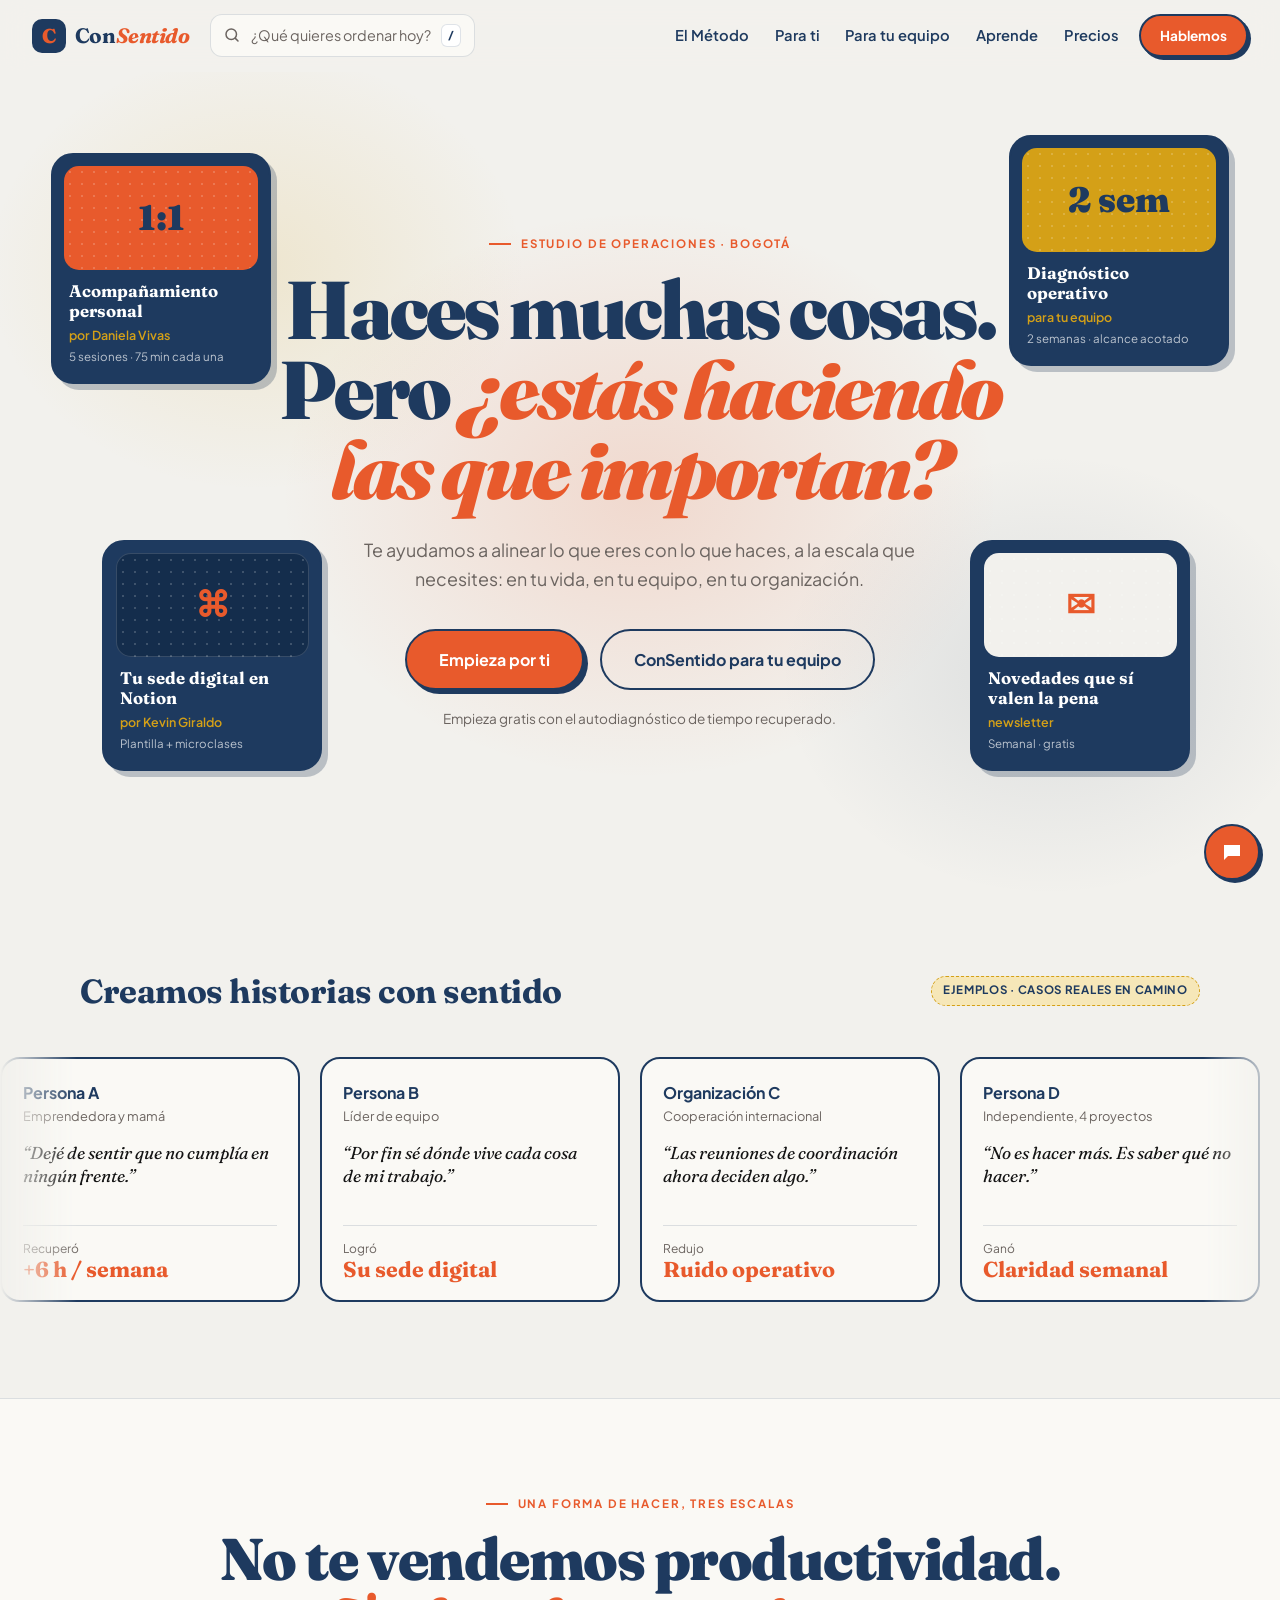
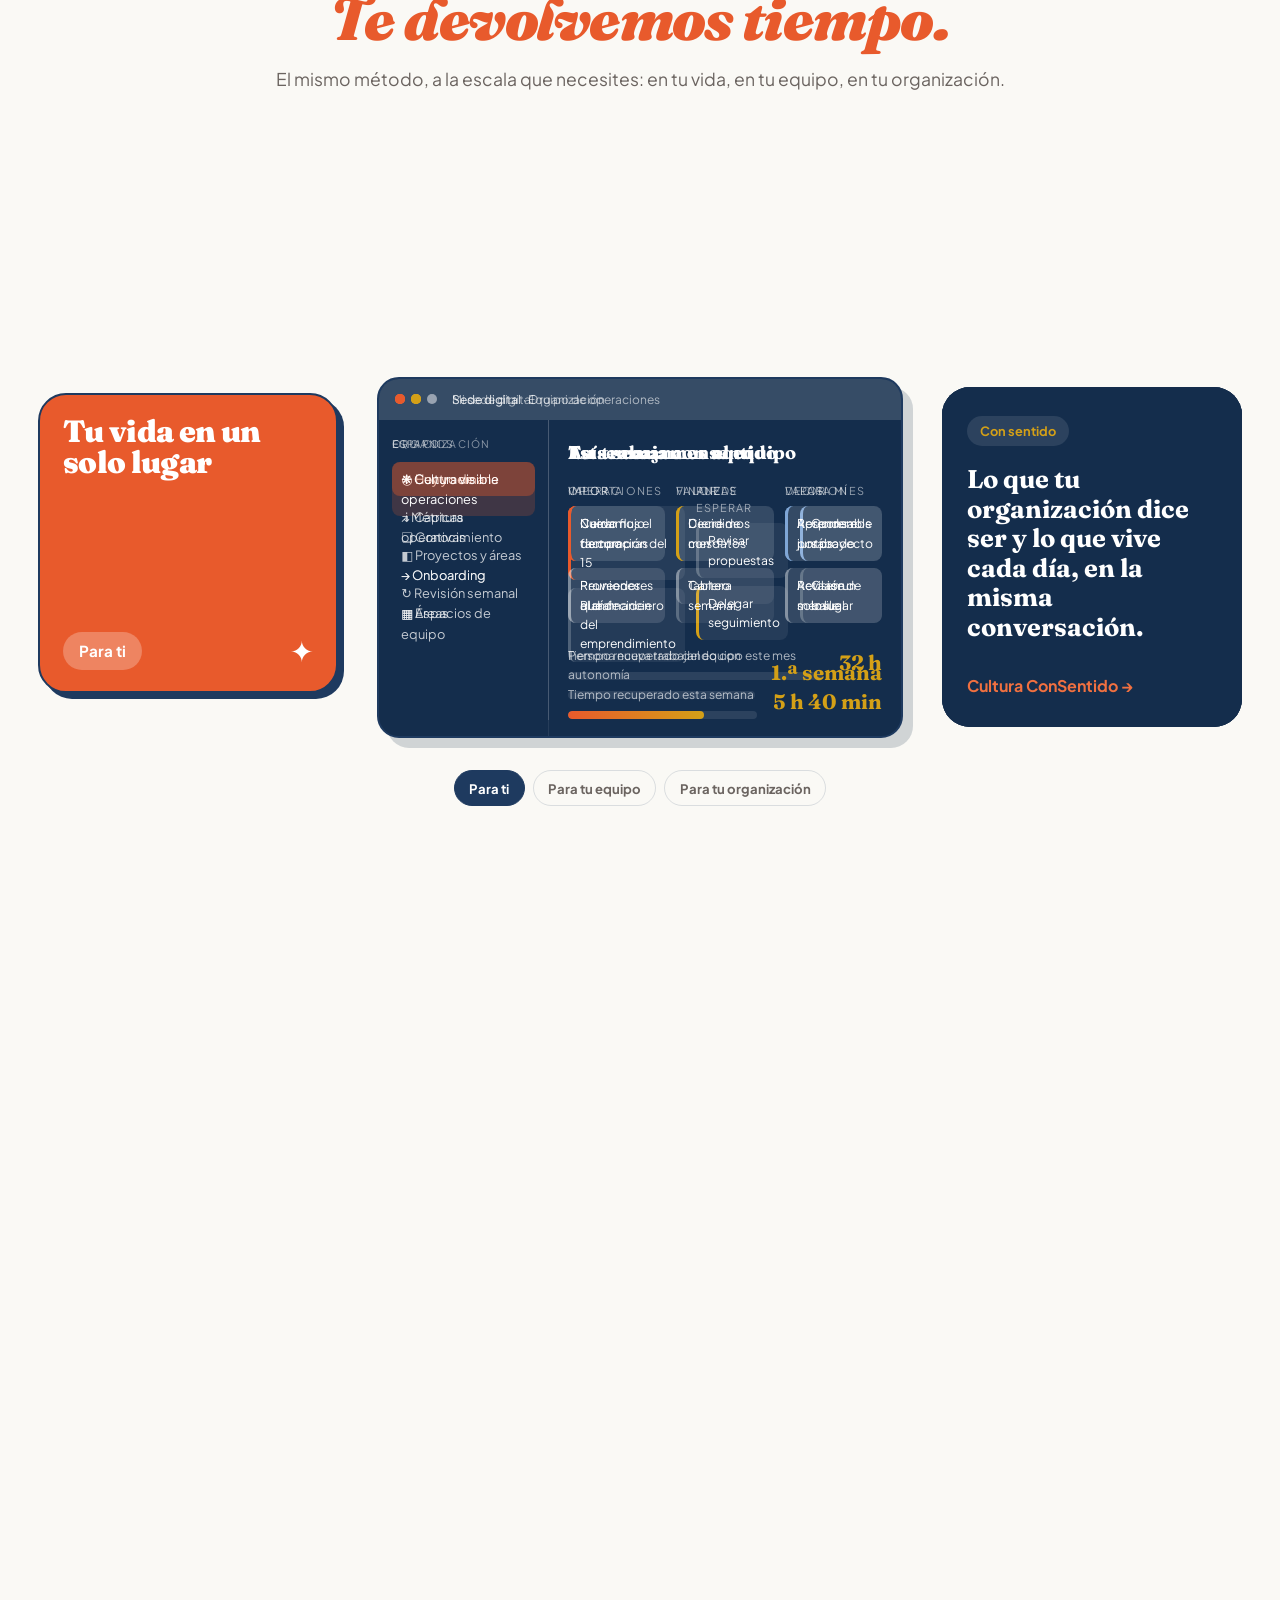
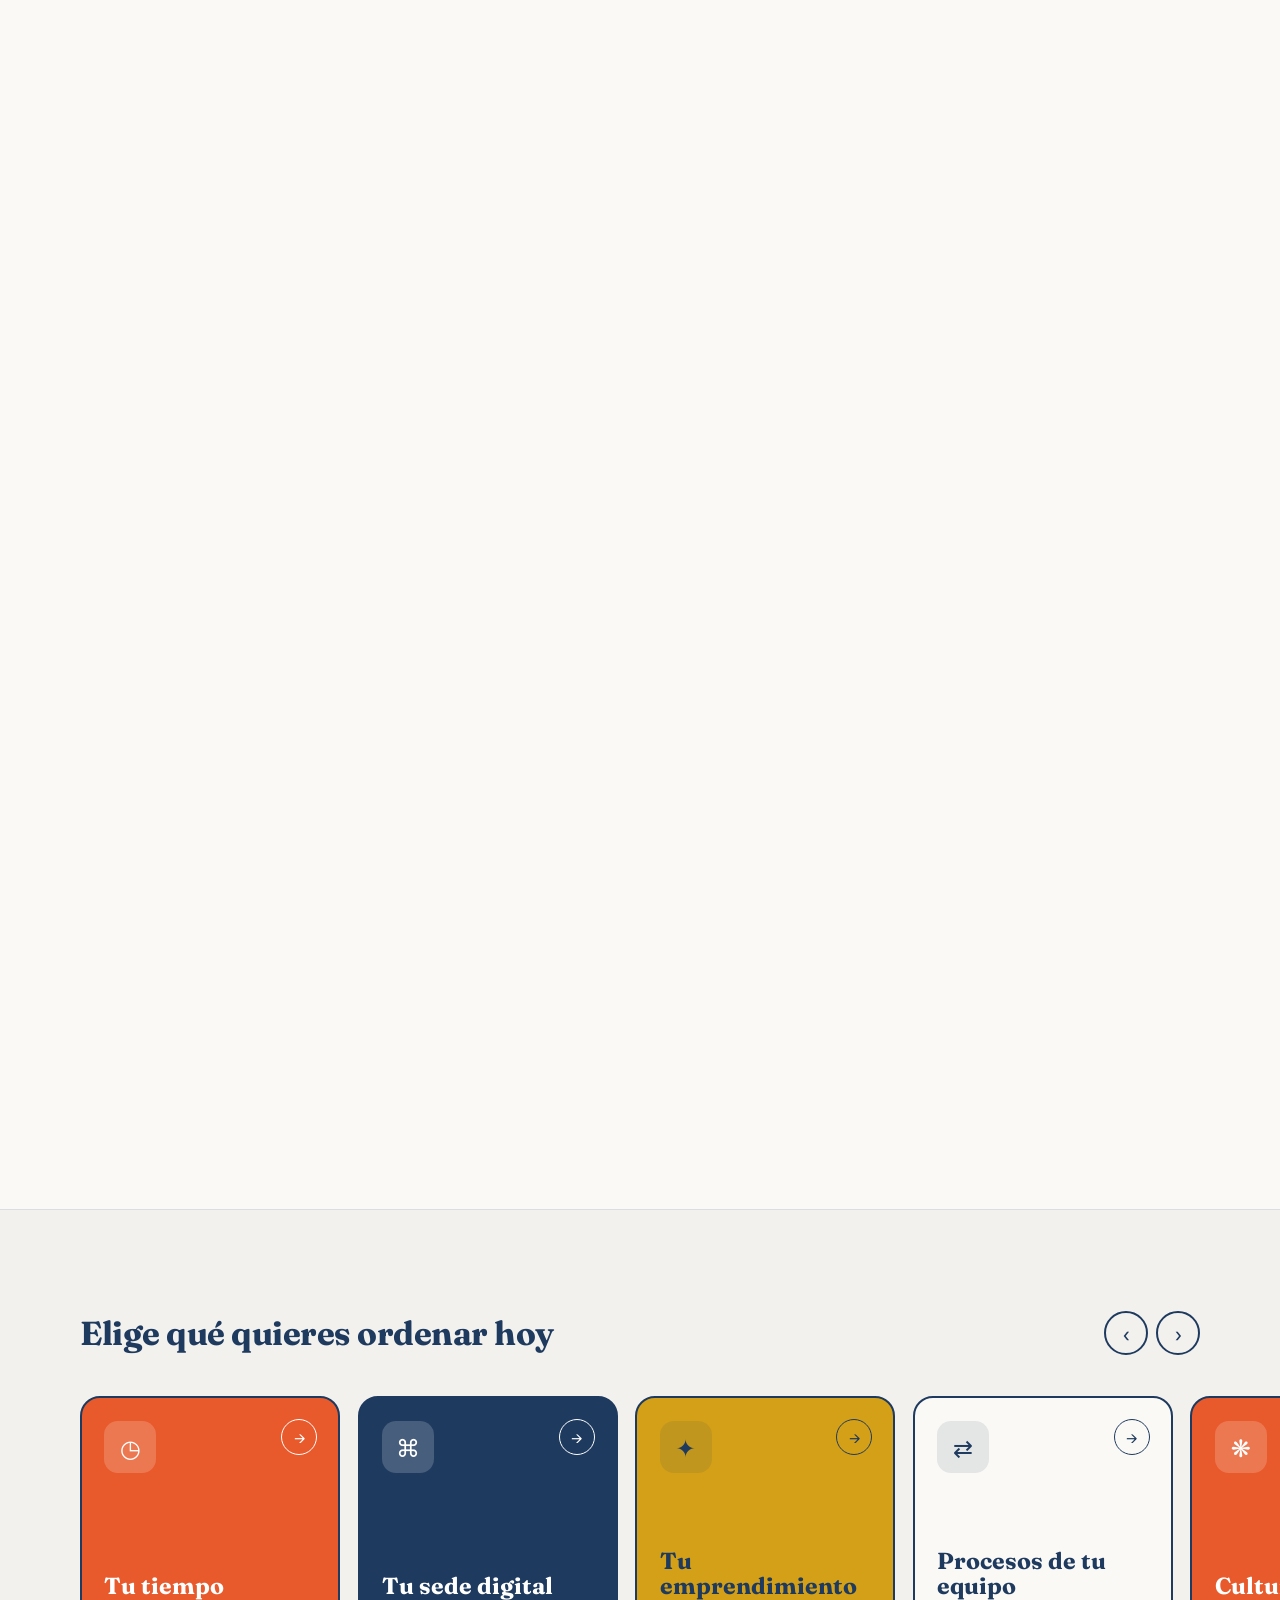
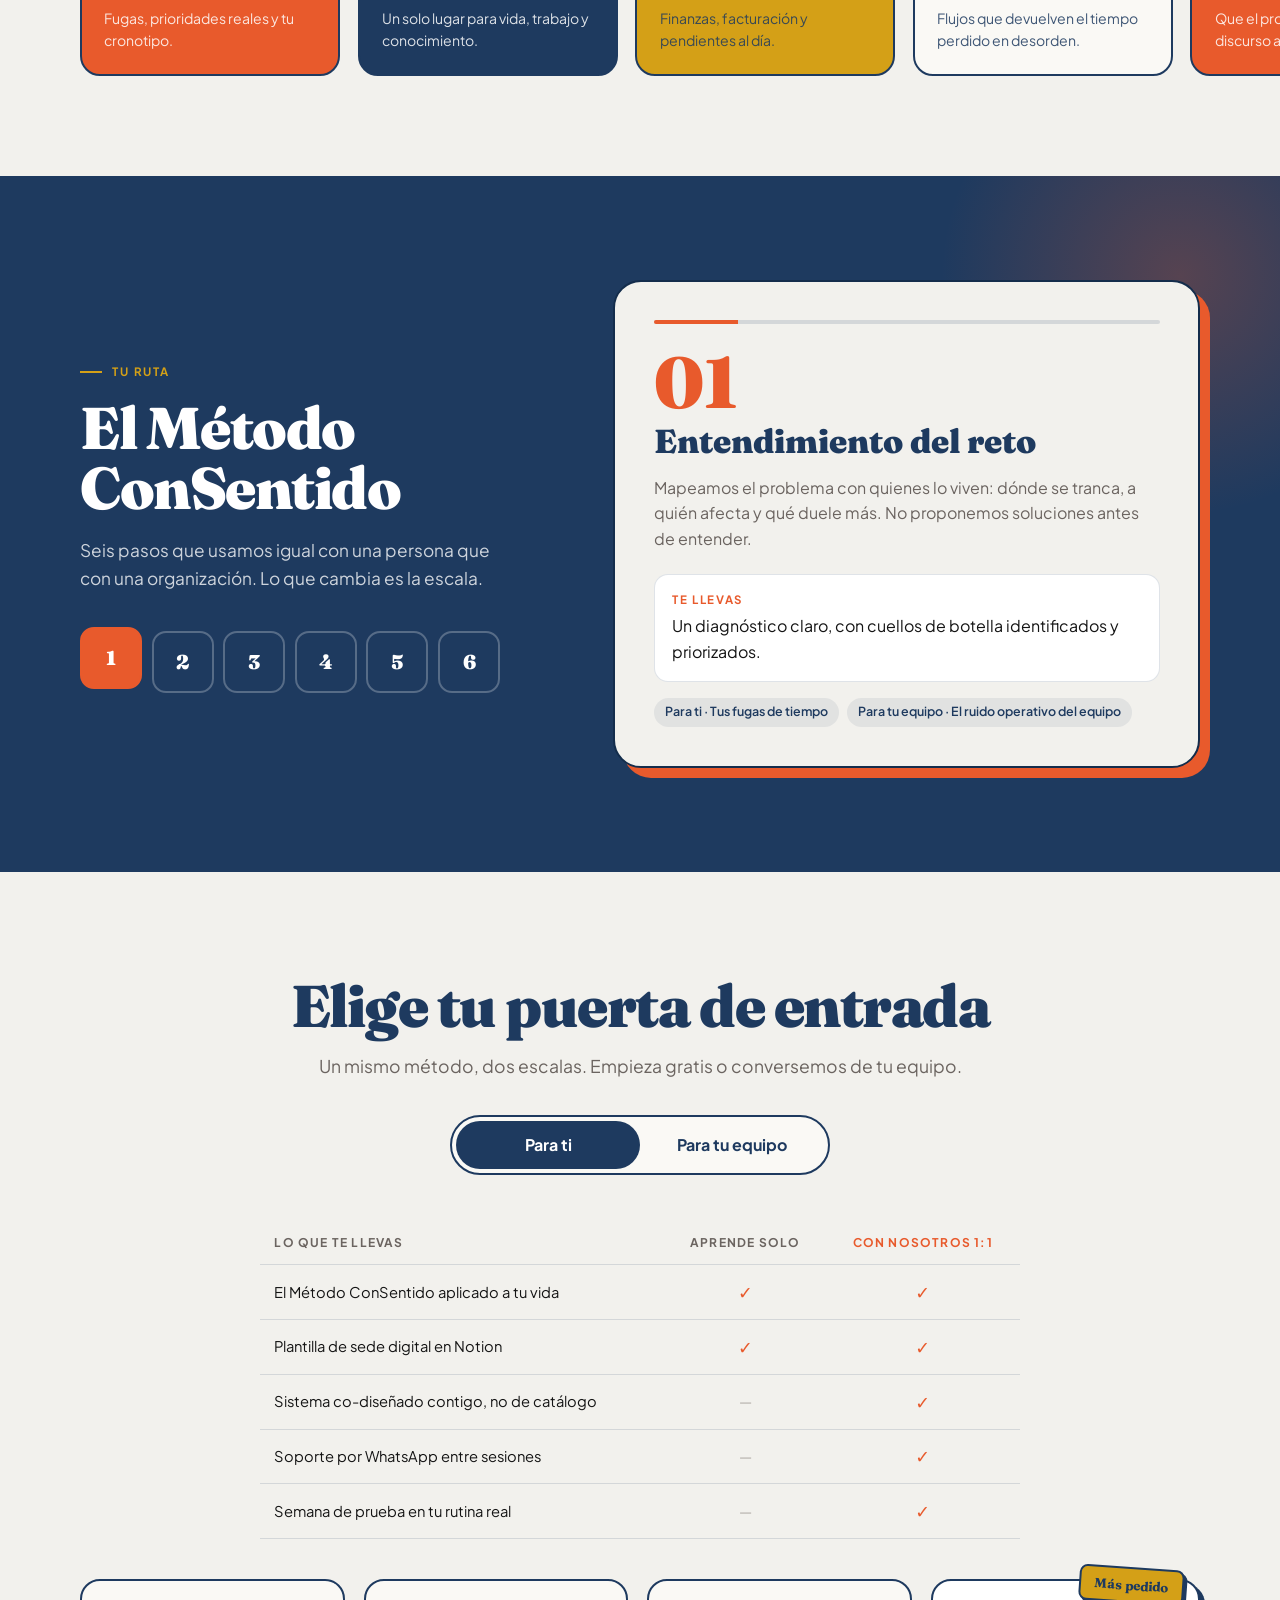
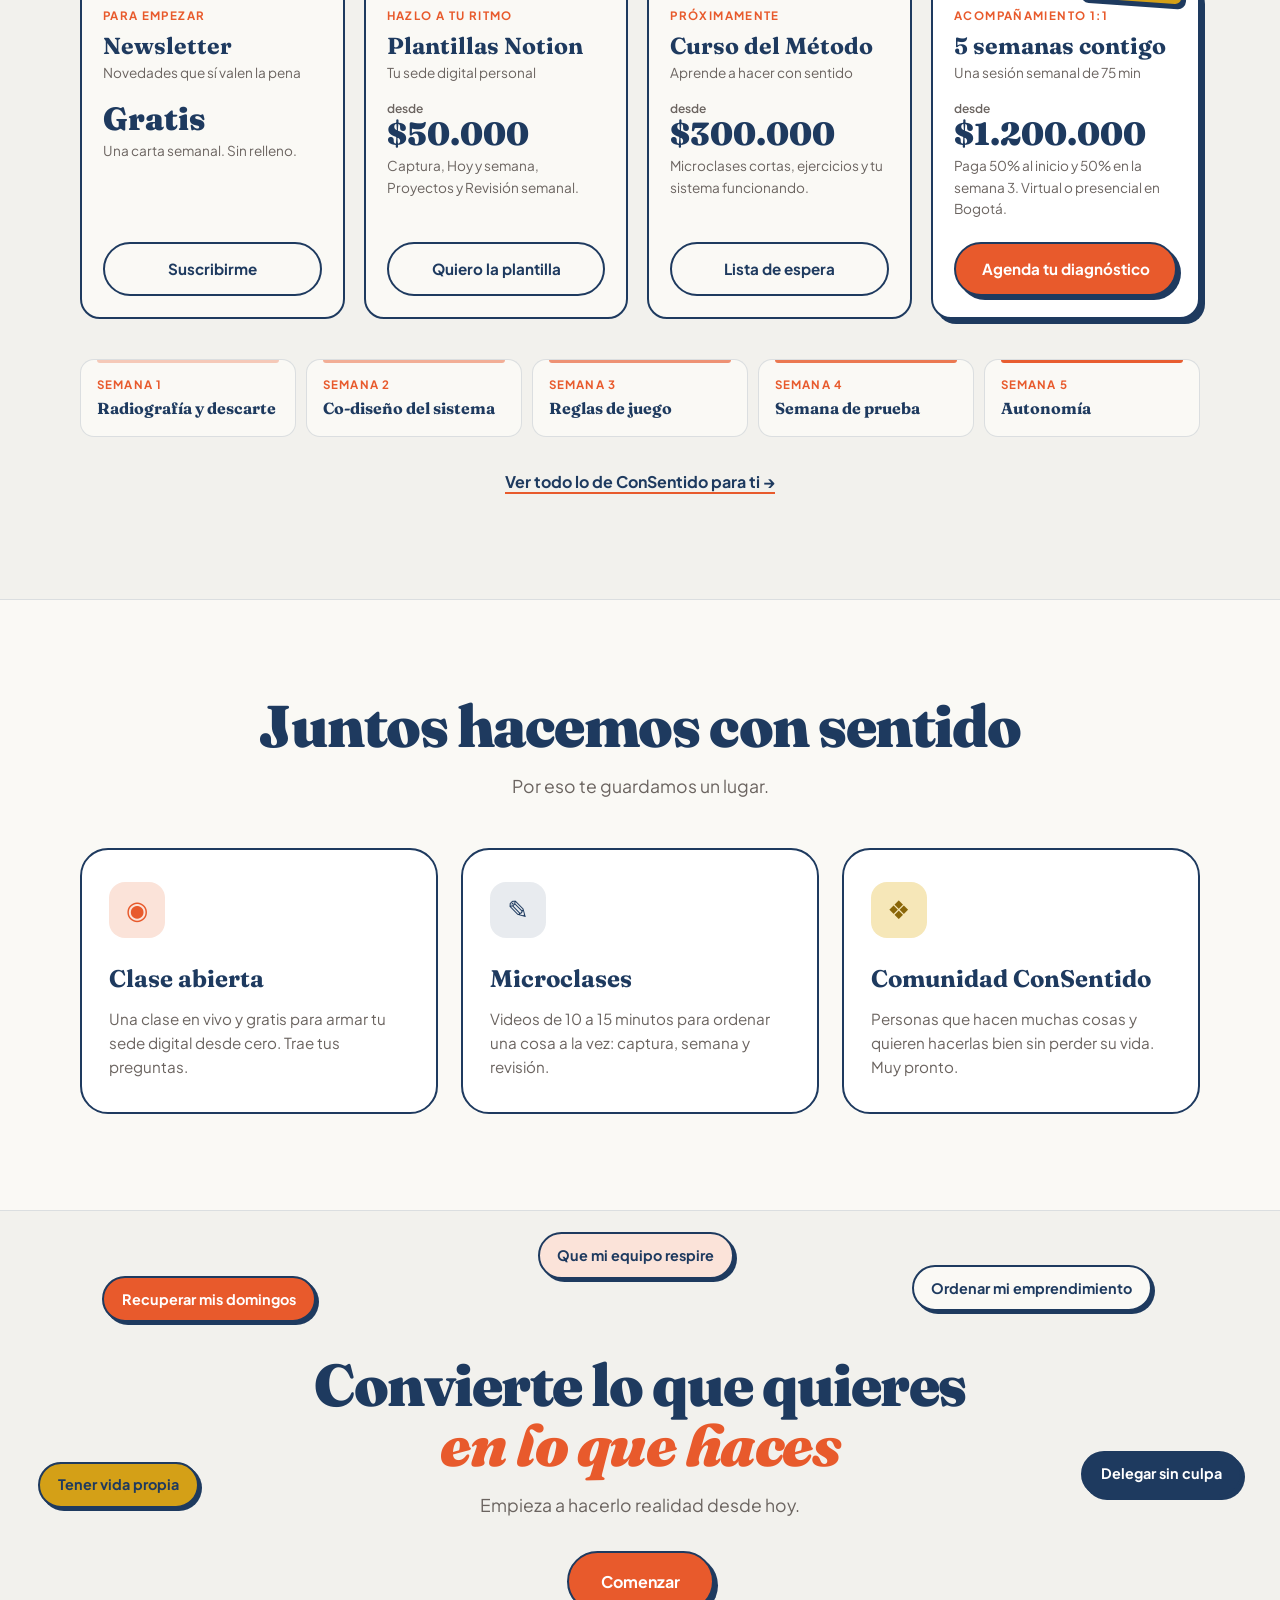
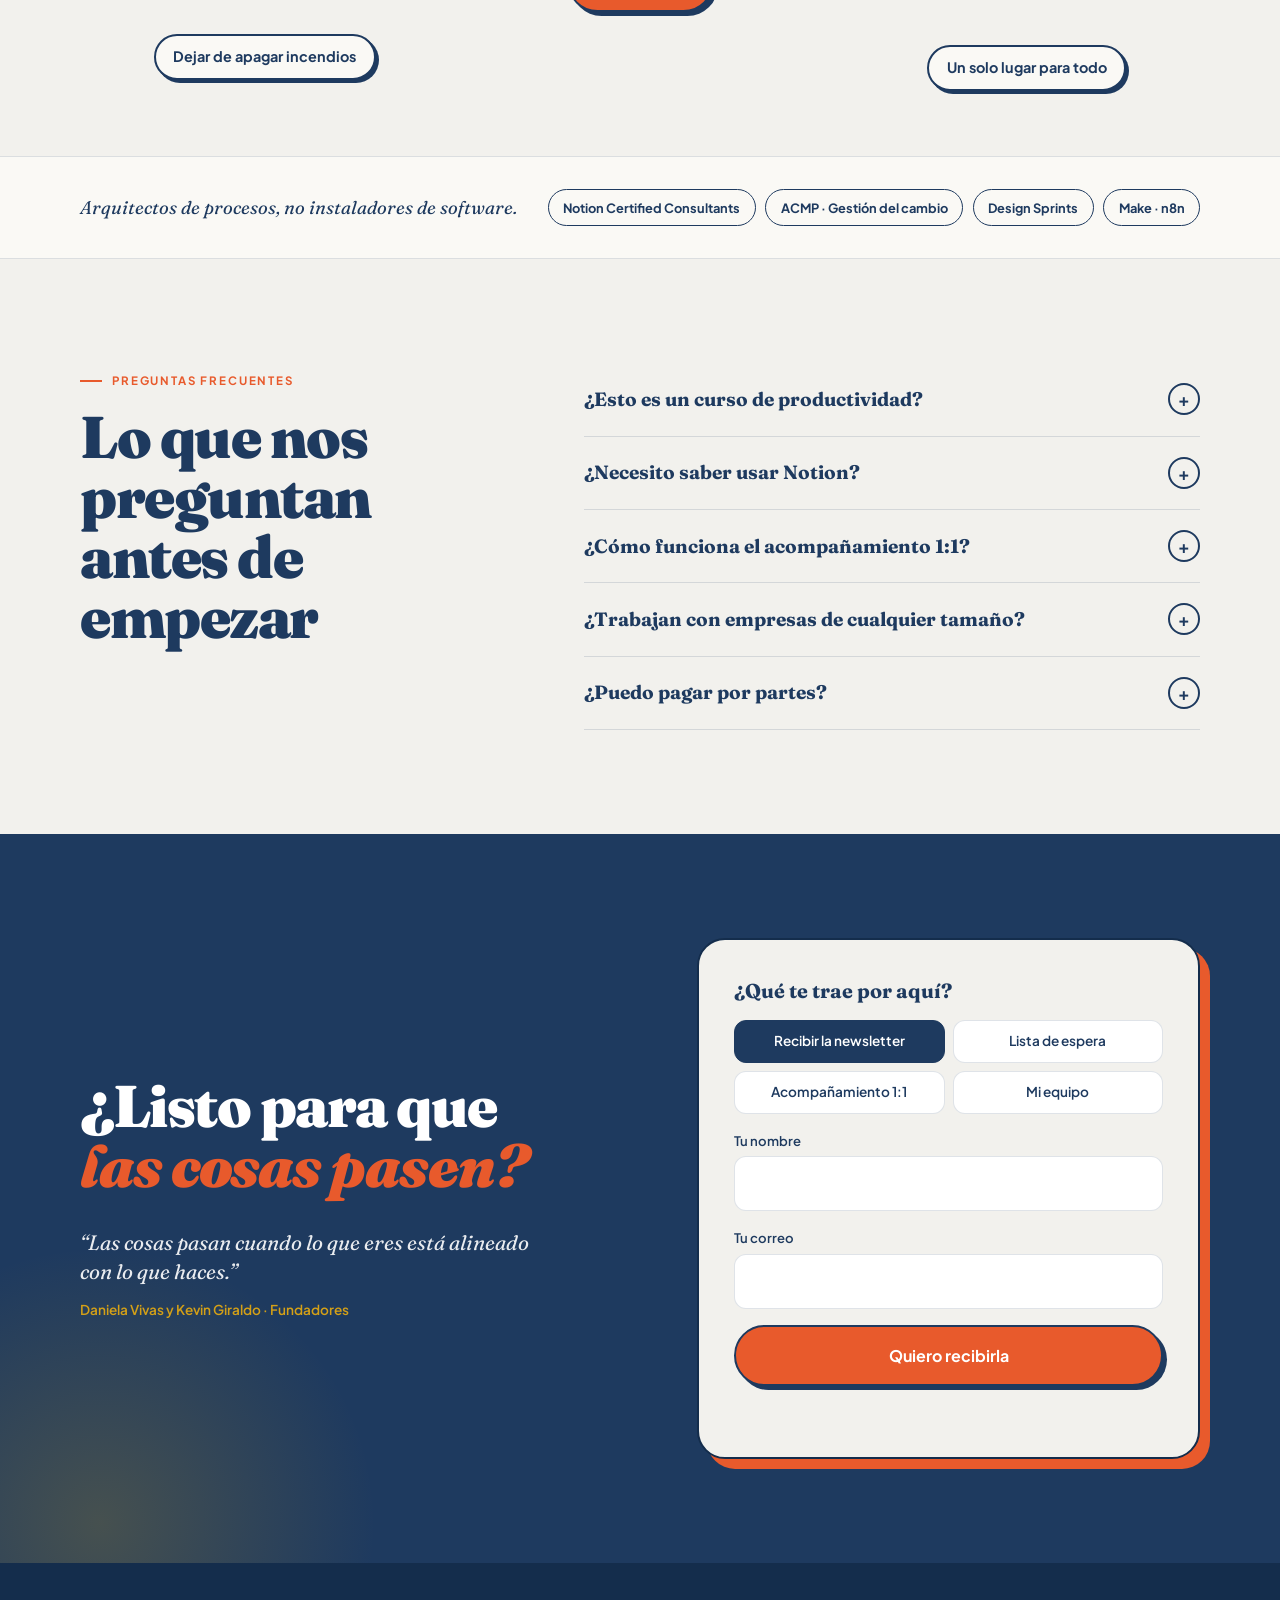
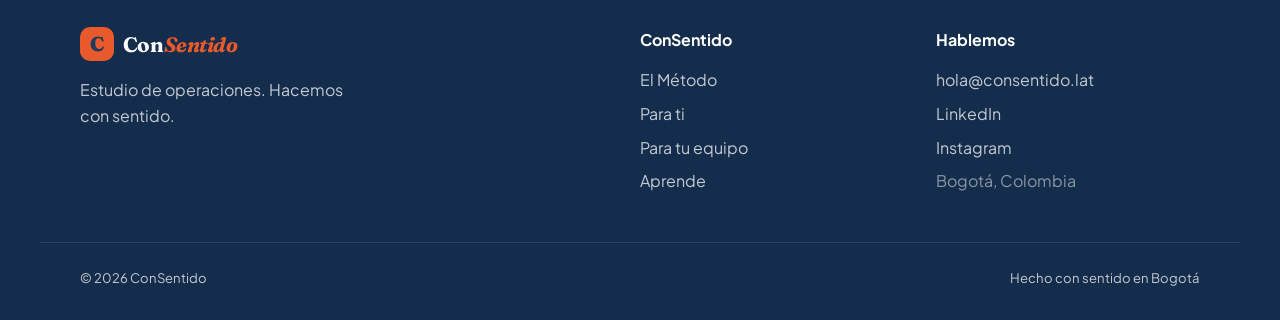
==== index.html @ 368f3dcd "Web de ConSentido: home, para ti y para equipos Co-Authored-By: Claude Opus 5.5 <noreply@anthropic.c" ====
<!DOCTYPE html>
<html lang="es">
<head>
  <meta charset="UTF-8" />
  <meta name="viewport" content="width=device-width, initial-scale=1.0" />
  <title>ConSentido · Estudio de operaciones</title>
  <meta name="description" content="Te ayudamos a alinear lo que eres con lo que haces, a la escala que necesites: en tu vida, en tu equipo, en tu organización." />
  <meta name="theme-color" content="#F2F1ED" />
  <link rel="icon" href="data:image/svg+xml,%3Csvg xmlns='http://www.w3.org/2000/svg' viewBox='0 0 64 64'%3E%3Crect width='64' height='64' rx='16' fill='%231E3A5F'/%3E%3Ctext x='50%25' y='56%25' text-anchor='middle' dominant-baseline='middle' font-family='Georgia,serif' font-weight='900' font-size='38' fill='%23E85A2C'%3EC%3C/text%3E%3C/svg%3E" />
  <link rel="preconnect" href="https://fonts.googleapis.com">
  <link rel="preconnect" href="https://fonts.gstatic.com" crossorigin>
  <link href="https://fonts.googleapis.com/css2?family=Fraunces:ital,opsz,wght@0,9..144,300;0,9..144,600;0,9..144,700;0,9..144,900;1,9..144,400;1,9..144,700;1,9..144,900&family=Plus+Jakarta+Sans:wght@400;500;600;700;800&display=swap" rel="stylesheet">
  <link rel="stylesheet" href="styles.css" />
</head>
<body>

<a class="skip" href="#main">Saltar al contenido</a>

<!-- ═════════ NAV ═════════ -->
<header class="nav" id="nav">
  <div class="nav__inner">
    <a href="#top" class="logo" aria-label="ConSentido, inicio">
      <span class="logo__mark" aria-hidden="true">C</span>
      <span class="logo__word">Con<em>Sentido</em></span>
    </a>

    <button class="search-pill" id="openSearch" type="button" aria-haspopup="dialog">
      <svg viewBox="0 0 24 24" aria-hidden="true"><circle cx="11" cy="11" r="7"/><path d="m20 20-3.5-3.5"/></svg>
      <span>¿Qué quieres ordenar hoy?</span>
      <kbd>/</kbd>
    </button>

    <nav class="nav__links" aria-label="Principal">
      <a href="#metodo">El Método</a>
      <a href="para-ti/">Para ti</a>
      <a href="para-equipos/">Para tu equipo</a>
      <a href="para-ti/#aprende">Aprende</a>
      <a href="#planes">Precios</a>
    </nav>

    <a href="#hablemos" class="btn btn--primary btn--sm nav__cta">Hablemos</a>

    <button class="burger" id="burger" type="button" aria-label="Abrir menú" aria-expanded="false" aria-controls="mobileMenu">
      <span></span><span></span>
    </button>
  </div>

  <div class="mobile-menu" id="mobileMenu" hidden>
    <a href="#metodo">El Método</a>
    <a href="para-ti/">Para ti</a>
    <a href="para-equipos/">Para tu equipo</a>
    <a href="para-ti/#aprende">Aprende</a>
    <a href="#planes">Precios</a>
    <a href="#hablemos" class="btn btn--primary">Hablemos</a>
  </div>
</header>

<main id="main">

<!-- ═════════ HERO ═════════ -->
<section class="hero" id="top">
  <div class="hero__glow" aria-hidden="true"></div>

  <!-- Tarjetas flotantes: como las de cursos de Platzi, pero con la oferta de ConSentido -->
  <div class="float-cards" aria-hidden="true">
    <article class="fcard fcard--a">
      <div class="fcard__cover fcard__cover--orange"><span>1:1</span></div>
      <h3>Acompañamiento personal</h3>
      <p class="fcard__by">por Daniela Vivas</p>
      <p class="fcard__meta">5 sesiones · 75 min cada una</p>
    </article>
    <article class="fcard fcard--b">
      <div class="fcard__cover fcard__cover--navy"><span>⌘</span></div>
      <h3>Tu sede digital en Notion</h3>
      <p class="fcard__by">por Kevin Giraldo</p>
      <p class="fcard__meta">Plantilla + microclases</p>
    </article>
    <article class="fcard fcard--c">
      <div class="fcard__cover fcard__cover--mustard"><span>2 sem</span></div>
      <h3>Diagnóstico operativo</h3>
      <p class="fcard__by">para tu equipo</p>
      <p class="fcard__meta">2 semanas · alcance acotado</p>
    </article>
    <article class="fcard fcard--d">
      <div class="fcard__cover fcard__cover--cream"><span>✉</span></div>
      <h3>Novedades que sí valen la pena</h3>
      <p class="fcard__by">newsletter</p>
      <p class="fcard__meta">Semanal · gratis</p>
    </article>
  </div>

  <div class="hero__content">
    <p class="eyebrow">Estudio de operaciones · Bogotá</p>
    <h1 class="hero__title">
      Haces muchas cosas.<br />
      Pero <span class="accent">¿estás haciendo<br class="br-desk" /> las que importan?</span>
    </h1>
    <p class="hero__sub">
      Te ayudamos a alinear lo que eres con lo que haces, a la escala que necesites:
      en tu vida, en tu equipo, en tu organización.
    </p>
    <div class="hero__ctas">
      <a href="para-ti/" class="btn btn--primary btn--lg">Empieza por ti</a>
      <a href="para-equipos/" class="btn btn--ghost btn--lg">ConSentido para tu equipo</a>
    </div>
    <p class="hero__note">Empieza gratis con el autodiagnóstico de tiempo recuperado.</p>
  </div>
</section>

<!-- ═════════ HISTORIAS ═════════ -->
<section class="stories" aria-labelledby="stories-title">
  <div class="wrap stories__head">
    <h2 id="stories-title" class="h-sub">Creamos historias con sentido</h2>
    <span class="placeholder-tag" title="Reemplazar por casos reales con permiso de cada persona">Ejemplos · casos reales en camino</span>
  </div>

  <div class="marquee" data-marquee>
    <div class="marquee__track">
      <!-- PLACEHOLDER: reemplazar por casos reales con permiso -->
      <article class="story">
        <header><strong>Persona A</strong><span>Emprendedora y mamá</span></header>
        <blockquote>“Dejé de sentir que no cumplía en ningún frente.”</blockquote>
        <footer><span>Recuperó</span><b>+6 h / semana</b></footer>
      </article>
      <article class="story">
        <header><strong>Persona B</strong><span>Líder de equipo</span></header>
        <blockquote>“Por fin sé dónde vive cada cosa de mi trabajo.”</blockquote>
        <footer><span>Logró</span><b>Su sede digital</b></footer>
      </article>
      <article class="story">
        <header><strong>Organización C</strong><span>Cooperación internacional</span></header>
        <blockquote>“Las reuniones de coordinación ahora deciden algo.”</blockquote>
        <footer><span>Redujo</span><b>Ruido operativo</b></footer>
      </article>
      <article class="story">
        <header><strong>Persona D</strong><span>Independiente, 4 proyectos</span></header>
        <blockquote>“No es hacer más. Es saber qué no hacer.”</blockquote>
        <footer><span>Ganó</span><b>Claridad semanal</b></footer>
      </article>
      <article class="story">
        <header><strong>Empresa E</strong><span>Empresa familiar en transición</span></header>
        <blockquote>“La información dejó de vivir en cinco lugares.”</blockquote>
        <footer><span>Unificó</span><b>Sus islas de información</b></footer>
      </article>
      <article class="story">
        <header><strong>Directora F</strong><span>Directora financiera</span></header>
        <blockquote>“Mi trabajo ya no invade mis fines de semana.”</blockquote>
        <footer><span>Recuperó</span><b>Sus domingos</b></footer>
      </article>
    </div>
  </div>
</section>

<!-- ═════════ TRES ESCALAS (scroll fijo, como el showcase de Platzi) ═════════ -->
<section class="scales" id="escalas" aria-labelledby="scales-title">
  <div class="wrap scales__intro">
    <p class="eyebrow center">Una forma de hacer, tres escalas</p>
    <h2 id="scales-title" class="h-display center">No te vendemos productividad.<br /><span class="accent">Te devolvemos tiempo.</span></h2>
    <p class="center lead">El mismo método, a la escala que necesites: en tu vida, en tu equipo, en tu organización.</p>
  </div>

  <div class="scales__track" data-scales>
    <div class="scales__sticky">
      <div class="scales__grid">

        <!-- Izquierda: tarjetas de color que se apilan -->
        <div class="scales__stack">
          <article class="vcard vcard--orange" data-step="0">
            <h3 class="vcard__title">Tu vida en un solo lugar</h3>
            <div class="vcard__foot"><span class="vcard__chip">Para ti</span><span class="vcard__ico" aria-hidden="true">✦</span></div>
          </article>
          <article class="vcard vcard--mustard" data-step="1">
            <h3 class="vcard__title">Tu equipo deja de apagar incendios</h3>
            <div class="vcard__foot"><span class="vcard__chip">Para tu equipo</span><span class="vcard__ico" aria-hidden="true">⇄</span></div>
          </article>
          <article class="vcard vcard--navy" data-step="2">
            <h3 class="vcard__title">Tu cultura vive en cómo se trabaja</h3>
            <div class="vcard__foot"><span class="vcard__chip">Para tu organización</span><span class="vcard__ico" aria-hidden="true">❋</span></div>
          </article>
        </div>

        <!-- Centro: la sede digital cambia de escala -->
        <div class="scales__stage">
          <div class="mock" role="img" aria-label="Ejemplo de sede digital que cambia de escala: personal, de equipo y de organización">
            <div class="screen" data-screen="0">
              <div class="mock__bar"><i></i><i></i><i></i><span>Mi sede digital</span></div>
              <div class="mock__body">
                <aside class="mock__side">
                  <p class="mock__label">Espacios</p>
                  <span class="is-on">☀︎ Hoy y semana</span><span>⇣ Captura</span><span>◧ Proyectos y áreas</span><span>↻ Revisión semanal</span>
                </aside>
                <div class="mock__main">
                  <p class="mock__h">Tu semana con sentido</p>
                  <div class="mock__cols">
                    <div class="mock__col"><p>Importa</p><div class="task task--o">Cerrar facturación del 15</div><div class="task">Plan financiero del emprendimiento</div></div>
                    <div class="mock__col"><p>Puede esperar</p><div class="task">Revisar propuestas</div><div class="task task--m">Delegar seguimiento</div></div>
                    <div class="mock__col"><p>Para mí</p><div class="task task--n">Correr el sábado</div><div class="task">Clase de baile</div></div>
                  </div>
                  <div class="mock__meter"><span>Tiempo recuperado esta semana</span><div class="meter"><i style="--w:72%"></i></div><b>5 h 40 min</b></div>
                </div>
              </div>
            </div>
            <div class="screen" data-screen="1">
              <div class="mock__bar"><i></i><i></i><i></i><span>Sede digital · Equipo de operaciones</span></div>
              <div class="mock__body">
                <aside class="mock__side">
                  <p class="mock__label">Equipo</p>
                  <span class="is-on">◎ Centro de operaciones</span><span>❏ Conocimiento</span><span>→ Onboarding</span><span>▦ Espacios de equipo</span>
                </aside>
                <div class="mock__main">
                  <p class="mock__h">Esta semana en el equipo</p>
                  <div class="mock__cols">
                    <div class="mock__col"><p>Operaciones</p><div class="task task--o">Nuevo flujo de compras</div><div class="task">Proveedores al día</div></div>
                    <div class="mock__col"><p>Finanzas</p><div class="task task--m">Cierre de mes</div><div class="task">Cartera</div></div>
                    <div class="mock__col"><p>Decisiones</p><div class="task task--n">Responsable por proyecto</div><div class="task">Acta en un solo lugar</div></div>
                  </div>
                  <div class="mock__meter"><span>Tiempo recuperado del equipo este mes</span><div class="meter"><i style="--w:64%"></i></div><b>32 h</b></div>
                </div>
              </div>
            </div>
            <div class="screen" data-screen="2">
              <div class="mock__bar"><i></i><i></i><i></i><span>Sede digital · Organización</span></div>
              <div class="mock__body">
                <aside class="mock__side">
                  <p class="mock__label">Organización</p>
                  <span class="is-on">❋ Cultura visible</span><span>↗ Métricas operativas</span><span>→ Onboarding</span><span>▦ Áreas</span>
                </aside>
                <div class="mock__main">
                  <p class="mock__h">Así trabajamos aquí</p>
                  <div class="mock__cols">
                    <div class="mock__col"><p>Valor</p><div class="task task--o">Cuidamos el tiempo</div><div class="task">Reuniones que deciden</div></div>
                    <div class="mock__col"><p>Valor</p><div class="task task--m">Decidimos con datos</div><div class="task">Tablero semanal</div></div>
                    <div class="mock__col"><p>Valor</p><div class="task task--n">Aprendemos juntos</div><div class="task">Revisión mensual</div></div>
                  </div>
                  <div class="mock__meter"><span>Persona nueva trabajando con autonomía</span><div class="meter"><i style="--w:86%"></i></div><b>1.ª semana</b></div>
                </div>
              </div>
            </div>
          </div>
        </div>

        <!-- Derecha: la historia de cada escala -->
        <div class="scales__stories">
          <article class="story-card" data-step="0">
            <span class="story-card__chip">Adaptable</span>
            <p class="story-card__text">Un sistema que se adapta a tu ritmo, no una receta única.</p>
            <a href="para-ti/" class="story-card__link">ConSentido para ti →</a>
          </article>
          <article class="story-card" data-step="1">
            <span class="story-card__chip">Co-creado</span>
            <p class="story-card__text">Diseñamos contigo, no para ti. Por eso el cambio se queda cuando nos vamos.</p>
            <a href="para-equipos/#procesos" class="story-card__link">Procesos ConSentido →</a>
          </article>
          <article class="story-card" data-step="2">
            <span class="story-card__chip">Con sentido</span>
            <p class="story-card__text">Lo que tu organización dice ser y lo que vive cada día, en la misma conversación.</p>
            <a href="para-equipos/#cultura" class="story-card__link">Cultura ConSentido →</a>
          </article>
        </div>
      </div>

      <ol class="scales__progress" aria-label="Escalas">
        <li data-step="0">Para ti</li>
        <li data-step="1">Para tu equipo</li>
        <li data-step="2">Para tu organización</li>
      </ol>
    </div>
  </div>
</section>

<!-- ═════════ ELIGE QUÉ ORDENAR (carrusel de categorías) ═════════ -->
<section class="cats" id="aprende" aria-labelledby="cats-title">
  <div class="wrap cats__head">
    <h2 id="cats-title" class="h-sub">Elige qué quieres ordenar hoy</h2>
    <div class="carousel-ctrl">
      <button type="button" class="round-btn" data-scroll="-1" aria-label="Anterior" aria-controls="catsTrack">‹</button>
      <button type="button" class="round-btn" data-scroll="1" aria-label="Siguiente" aria-controls="catsTrack">›</button>
    </div>
  </div>
  <div class="cats__track" id="catsTrack" tabindex="0">
    <a class="cat cat--orange" href="para-ti/"><span class="cat__ico">◷</span><h3>Tu tiempo</h3><p>Fugas, prioridades reales y tu cronotipo.</p><span class="cat__go">→</span></a>
    <a class="cat cat--navy" href="para-ti/#sede"><span class="cat__ico">⌘</span><h3>Tu sede digital</h3><p>Un solo lugar para vida, trabajo y conocimiento.</p><span class="cat__go">→</span></a>
    <a class="cat cat--mustard" href="para-ti/#sede"><span class="cat__ico">✦</span><h3>Tu emprendimiento</h3><p>Finanzas, facturación y pendientes al día.</p><span class="cat__go">→</span></a>
    <a class="cat cat--cream" href="para-equipos/#procesos"><span class="cat__ico">⇄</span><h3>Procesos de tu equipo</h3><p>Flujos que devuelven el tiempo perdido en desorden.</p><span class="cat__go">→</span></a>
    <a class="cat cat--orange" href="para-equipos/#cultura"><span class="cat__ico">❋</span><h3>Cultura</h3><p>Que el propósito pase del discurso al día a día.</p><span class="cat__go">→</span></a>
    <a class="cat cat--navy" href="para-equipos/#sede"><span class="cat__ico">⚡</span><h3>Automatización e IA</h3><p>Make, n8n y Notion al servicio de las personas.</p><span class="cat__go">→</span></a>
    <a class="cat cat--mustard" href="para-equipos/#cultura"><span class="cat__ico">↗</span><h3>Gestión del cambio</h3><p>Metodología ACMP para que el cambio se quede.</p><span class="cat__go">→</span></a>
  </div>
</section>

<!-- ═════════ EL MÉTODO ═════════ -->
<section class="method" id="metodo" aria-labelledby="method-title">
  <div class="wrap method__grid">
    <div class="method__intro">
      <p class="eyebrow light">Tu ruta</p>
      <h2 id="method-title" class="h-display light"><strong>El Método ConSentido</strong></h2>
      <p class="method__lead">Seis pasos que usamos igual con una persona que con una organización. Lo que cambia es la escala.</p>
      <div class="method__dots" role="tablist" aria-label="Pasos del Método">
        <!-- generados por app.js -->
      </div>
    </div>

    <div class="method__panel" id="methodPanel" role="tabpanel" aria-live="polite">
      <!-- generado por app.js -->
    </div>
  </div>
</section>

<!-- ═════════ PLANES (Para ti / Para tu equipo) ═════════ -->
<section class="plans" id="planes" aria-labelledby="plans-title">
  <div class="wrap">
    <h2 id="plans-title" class="h-display center">Elige tu puerta de entrada</h2>
    <p class="center lead">Un mismo método, dos escalas. Empieza gratis o conversemos de tu equipo.</p>

    <div class="toggle" role="tablist" aria-label="Escala">
      <button role="tab" id="tab-ti" aria-controls="panel-ti" aria-selected="true" data-tab="ti">Para ti</button>
      <button role="tab" id="tab-equipo" aria-controls="panel-equipo" aria-selected="false" data-tab="equipo">Para tu equipo</button>
      <span class="toggle__pill" aria-hidden="true"></span>
    </div>

    <!-- PARA TI -->
    <div class="plan-panel" id="panel-ti" role="tabpanel" aria-labelledby="tab-ti">
      <div class="compare">
        <table>
          <thead><tr><th>Lo que te llevas</th><th>Aprende solo</th><th>Con nosotros 1:1</th></tr></thead>
          <tbody>
            <tr><td>El Método ConSentido aplicado a tu vida</td><td class="y">✓</td><td class="y">✓</td></tr>
            <tr><td>Plantilla de sede digital en Notion</td><td class="y">✓</td><td class="y">✓</td></tr>
            <tr><td>Sistema co-diseñado contigo, no de catálogo</td><td class="n">—</td><td class="y">✓</td></tr>
            <tr><td>Soporte por WhatsApp entre sesiones</td><td class="n">—</td><td class="y">✓</td></tr>
            <tr><td>Semana de prueba en tu rutina real</td><td class="n">—</td><td class="y">✓</td></tr>
          </tbody>
        </table>
      </div>

      <div class="plan-grid">
        <article class="plan">
          <p class="plan__tag">Para empezar</p>
          <h3>Newsletter</h3>
          <p class="plan__who">Novedades que sí valen la pena</p>
          <p class="plan__price">Gratis</p>
          <p class="plan__note">Una carta semanal. Sin relleno.</p>
          <a href="#hablemos" class="btn btn--ghost btn--block" data-intent="newsletter">Suscribirme</a>
        </article>
        <article class="plan">
          <p class="plan__tag">Hazlo a tu ritmo</p>
          <h3>Plantillas Notion</h3>
          <p class="plan__who">Tu sede digital personal</p>
          <p class="plan__price"><small>desde</small> $50.000</p>
          <p class="plan__note">Captura, Hoy y semana, Proyectos y Revisión semanal.</p>
          <a href="#hablemos" class="btn btn--ghost btn--block" data-intent="lista">Quiero la plantilla</a>
        </article>
        <article class="plan">
          <p class="plan__tag">Próximamente</p>
          <h3>Curso del Método</h3>
          <p class="plan__who">Aprende a hacer con sentido</p>
          <p class="plan__price"><small>desde</small> $300.000</p>
          <p class="plan__note">Microclases cortas, ejercicios y tu sistema funcionando.</p>
          <a href="#hablemos" class="btn btn--ghost btn--block" data-intent="lista">Lista de espera</a>
        </article>
        <article class="plan plan--star">
          <span class="sticker plan__sticker">Más pedido</span>
          <p class="plan__tag">Acompañamiento 1:1</p>
          <h3>5 semanas contigo</h3>
          <p class="plan__who">Una sesión semanal de 75 min</p>
          <p class="plan__price"><small>desde</small> $1.200.000</p>
          <p class="plan__note">Paga 50% al inicio y 50% en la semana 3. Virtual o presencial en Bogotá.</p>
          <a href="#hablemos" class="btn btn--primary btn--block" data-intent="1a1">Agenda tu diagnóstico</a>
        </article>
      </div>

      <ol class="weeks" aria-label="Las 5 semanas del acompañamiento">
        <li><b>Semana 1</b><span>Radiografía y descarte</span></li>
        <li><b>Semana 2</b><span>Co-diseño del sistema</span></li>
        <li><b>Semana 3</b><span>Reglas de juego</span></li>
        <li><b>Semana 4</b><span>Semana de prueba</span></li>
        <li><b>Semana 5</b><span>Autonomía</span></li>
      </ol>
      <p class="panel-more"><a href="para-ti/">Ver todo lo de ConSentido para ti →</a></p>
    </div>

    <!-- PARA TU EQUIPO -->
    <div class="plan-panel" id="panel-equipo" role="tabpanel" aria-labelledby="tab-equipo" hidden>
      <div class="compare">
        <table>
          <thead><tr><th>Lo que tu organización recibe</th><th>Diagnóstico</th><th>Proyecto completo</th></tr></thead>
          <tbody>
            <tr><td>Mapa honesto del ruido operativo</td><td class="y">✓</td><td class="y">✓</td></tr>
            <tr><td>Reto priorizado con métrica de éxito</td><td class="y">✓</td><td class="y">✓</td></tr>
            <tr><td>Sede digital del equipo implementada</td><td class="n">—</td><td class="y">✓</td></tr>
            <tr><td>Equipo formado y documentación viva</td><td class="n">—</td><td class="y">✓</td></tr>
            <tr><td>Independencia para sostener el cambio</td><td class="n">—</td><td class="y">✓</td></tr>
          </tbody>
        </table>
      </div>

      <div class="plan-grid">
        <article class="plan">
          <p class="plan__tag">Sin compromiso</p>
          <h3>Conversación</h3>
          <p class="plan__who">30 minutos sobre tu operación</p>
          <p class="plan__price">Gratis</p>
          <p class="plan__note">Te decimos con honestidad por dónde empezar.</p>
          <a href="#hablemos" class="btn btn--ghost btn--block" data-intent="equipo">Hablemos</a>
        </article>
        <article class="plan plan--star">
          <span class="sticker plan__sticker">Puerta de entrada</span>
          <p class="plan__tag">2 semanas</p>
          <h3>Diagnóstico operativo</h3>
          <p class="plan__who">Alcance acotado, resultado claro</p>
          <p class="plan__price plan__price--sm">Precio cerrado</p>
          <p class="plan__note">Sales con el mapa del problema y el primer paso definido.</p>
          <a href="#hablemos" class="btn btn--primary btn--block" data-intent="equipo">Pide tu diagnóstico</a>
        </article>
        <article class="plan">
          <p class="plan__tag">Metodología propia</p>
          <h3>Procesos ConSentido</h3>
          <p class="plan__who">Cuando la operación ahoga al equipo</p>
          <p class="plan__price plan__price--sm">Según alcance</p>
          <p class="plan__note">Los 6 pasos del Método y tu sede digital funcionando.</p>
          <a href="#hablemos" class="btn btn--ghost btn--block" data-intent="equipo">Cotizar</a>
        </article>
        <article class="plan">
          <p class="plan__tag">Metodología propia</p>
          <h3>Cultura ConSentido</h3>
          <p class="plan__who">Cuando el discurso y el día a día no coinciden</p>
          <p class="plan__price plan__price--sm">Según alcance</p>
          <p class="plan__note">Cuatro fases para que el propósito llegue a la operación.</p>
          <a href="#hablemos" class="btn btn--ghost btn--block" data-intent="equipo">Cotizar</a>
        </article>
      </div>
      <p class="center small muted">También formación in-company y acompañamiento de gestión del cambio. Proyectos de 2 a 6 meses.</p>
      <p class="panel-more"><a href="para-equipos/">Ver Procesos, Cultura y la sede digital de tu equipo →</a></p>
    </div>
  </div>
</section>

<!-- ═════════ COMUNIDAD ═════════ -->
<section class="community" aria-labelledby="comm-title">
  <div class="wrap">
    <h2 id="comm-title" class="h-display center">Juntos hacemos con sentido</h2>
    <p class="center lead">Por eso te guardamos un lugar.</p>
    <div class="comm-grid">
      <article class="comm reveal">
        <span class="comm__ico comm__ico--o">◉</span>
        <h3>Clase abierta</h3>
        <p>Una clase en vivo y gratis para armar tu sede digital desde cero. Trae tus preguntas.</p>
      </article>
      <article class="comm reveal">
        <span class="comm__ico comm__ico--n">✎</span>
        <h3>Microclases</h3>
        <p>Videos de 10 a 15 minutos para ordenar una cosa a la vez: captura, semana y revisión.</p>
      </article>
      <article class="comm reveal">
        <span class="comm__ico comm__ico--m">❖</span>
        <h3>Comunidad ConSentido</h3>
        <p>Personas que hacen muchas cosas y quieren hacerlas bien sin perder su vida. Muy pronto.</p>
      </article>
    </div>
  </div>
</section>

<!-- ═════════ METAS ═════════ -->
<section class="goals" aria-labelledby="goals-title">
  <div class="goals__cloud" aria-hidden="true">
    <span class="g g--1">Recuperar mis domingos</span>
    <span class="g g--2">Ordenar mi emprendimiento</span>
    <span class="g g--3">Tener vida propia</span>
    <span class="g g--4">Dejar de apagar incendios</span>
    <span class="g g--5">Delegar sin culpa</span>
    <span class="g g--6">Un solo lugar para todo</span>
    <span class="g g--7">Que mi equipo respire</span>
  </div>
  <div class="goals__content">
    <h2 id="goals-title" class="h-display">Convierte lo que quieres<br /><span class="accent">en lo que haces</span></h2>
    <p class="lead">Empieza a hacerlo realidad desde hoy.</p>
    <a href="#planes" class="btn btn--primary btn--lg">Comenzar</a>
  </div>
</section>

<!-- ═════════ CREDENCIALES ═════════ -->
<section class="creds" aria-label="Credenciales">
  <div class="wrap creds__row">
    <p>Arquitectos de procesos, no instaladores de software.</p>
    <div class="creds__seals">
      <span class="seal">Notion Certified Consultants</span>
      <span class="seal">ACMP · Gestión del cambio</span>
      <span class="seal">Design Sprints</span>
      <span class="seal">Make · n8n</span>
    </div>
  </div>
</section>

<!-- ═════════ FAQ ═════════ -->
<section class="faq" aria-labelledby="faq-title">
  <div class="wrap faq__grid">
    <div>
      <p class="eyebrow">Preguntas frecuentes</p>
      <h2 id="faq-title" class="h-display">Lo que nos preguntan antes de empezar</h2>
    </div>
    <div class="faq__list">
      <details>
        <summary>¿Esto es un curso de productividad?</summary>
        <p>No. La productividad te pide hacer más. Nosotros medimos el tiempo recuperado: horas que vuelven a ti o a tu equipo porque el desorden dejó de cobrarlas.</p>
      </details>
      <details>
        <summary>¿Necesito saber usar Notion?</summary>
        <p>No. Te enseñamos lo justo con microclases cortas. Y si tu equipo usa otra herramienta, trabajamos con ella: lo importante es el proceso que vive dentro.</p>
      </details>
      <details>
        <summary>¿Cómo funciona el acompañamiento 1:1?</summary>
        <p>Son 5 semanas, una sesión semanal de 75 minutos y soporte por WhatsApp. Puede ser virtual o presencial en Bogotá. Al final tienes un sistema que funciona sin nosotros.</p>
      </details>
      <details>
        <summary>¿Trabajan con empresas de cualquier tamaño?</summary>
        <p>Nuestro punto fuerte son organizaciones de 20 a 200 personas que crecieron rápido: cooperación internacional, gobierno, empresas familiares, servicios y organizaciones de impacto.</p>
      </details>
      <details>
        <summary>¿Puedo pagar por partes?</summary>
        <p>Sí. En el 1:1 pagas 50% al inicio y 50% en la semana 3. Para empresas acordamos los pagos según el alcance del proyecto.</p>
      </details>
    </div>
  </div>
</section>

<!-- ═════════ CTA FINAL / CONTACTO ═════════ -->
<section class="final" id="hablemos" aria-labelledby="final-title">
  <div class="wrap final__grid">
    <div>
      <h2 id="final-title" class="h-display light">¿Listo para que<br /><span class="accent">las cosas pasen?</span></h2>
      <p class="final__quote">“Las cosas pasan cuando lo que eres está alineado con lo que haces.”</p>
      <p class="final__sign">Daniela Vivas y Kevin Giraldo · Fundadores</p>
    </div>

    <form class="form" id="contactForm" novalidate>
      <fieldset class="form__intents">
        <legend>¿Qué te trae por aquí?</legend>
        <label><input type="radio" name="intent" value="newsletter" data-btn="Quiero recibirla" checked /> <span>Recibir la newsletter</span></label>
        <label><input type="radio" name="intent" value="lista" data-btn="Anótame en la lista" /> <span>Lista de espera</span></label>
        <label><input type="radio" name="intent" value="1a1" data-btn="Agendar mi diagnóstico" /> <span>Acompañamiento 1:1</span></label>
        <label><input type="radio" name="intent" value="equipo" data-btn="Hablemos de mi equipo" data-org /> <span>Mi equipo</span></label>
      </fieldset>
      <label class="field">
        <span>Tu nombre</span>
        <input type="text" name="nombre" autocomplete="name" required />
      </label>
      <label class="field">
        <span>Tu correo</span>
        <input type="email" name="email" autocomplete="email" required />
      </label>
      <label class="field field--org" hidden>
        <span>Organización y cargo</span>
        <input type="text" name="org" autocomplete="organization" />
      </label>
      <button type="submit" class="btn btn--primary btn--block btn--lg" id="formBtn">Quiero recibirla</button>
      <p class="form__msg" id="formMsg" role="status"></p>
    </form>
  </div>
</section>

</main>

<!-- ═════════ FOOTER ═════════ -->
<footer class="footer">
  <div class="wrap footer__grid">
    <div>
      <a href="#top" class="logo logo--light"><span class="logo__mark" aria-hidden="true">C</span><span class="logo__word">Con<em>Sentido</em></span></a>
      <p class="footer__claim">Estudio de operaciones. Hacemos con sentido.</p>
    </div>
    <nav aria-label="ConSentido">
      <p class="footer__h">ConSentido</p>
      <a href="#metodo">El Método</a>
      <a href="para-ti/">Para ti</a>
      <a href="para-equipos/">Para tu equipo</a>
      <a href="para-ti/#aprende">Aprende</a>
    </nav>
    <nav aria-label="Contacto">
      <p class="footer__h">Hablemos</p>
      <!-- PLACEHOLDER: confirmar correo, LinkedIn e Instagram reales -->
      <a href="mailto:hola@consentido.lat">hola@consentido.lat</a>
      <a href="#">LinkedIn</a>
      <a href="#">Instagram</a>
      <span class="muted">Bogotá, Colombia</span>
    </nav>
  </div>
  <div class="wrap footer__bottom">
    <span>© 2026 ConSentido</span>
    <span>Hecho con sentido en Bogotá</span>
  </div>
</footer>

<!-- Botón flotante (en Platzi es WhatsApp). PLACEHOLDER: poner el número real en href="https://wa.me/57XXXXXXXXXX" -->
<a class="fab" href="#hablemos" aria-label="Escríbenos">
  <svg viewBox="0 0 24 24" aria-hidden="true"><path d="M4 5h16v11H8l-4 4z"/></svg>
</a>

<!-- ═════════ BUSCADOR (paleta tipo Platzi) ═════════ -->
<div class="search" id="search" role="dialog" aria-modal="true" aria-labelledby="searchLabel" hidden>
  <div class="search__backdrop" data-close></div>
  <div class="search__box">
    <label id="searchLabel" class="search__field">
      <svg viewBox="0 0 24 24" aria-hidden="true"><circle cx="11" cy="11" r="7"/><path d="m20 20-3.5-3.5"/></svg>
      <input type="search" id="searchInput" placeholder="Ej: tiempo, Notion, mi equipo, cultura…" autocomplete="off" />
      <kbd>Esc</kbd>
    </label>
    <ul class="search__results" id="searchResults" role="listbox"></ul>
  </div>
</div>

<script src="app.js"></script>
</body>
</html>
---- styles.css ----
/* ══════════════════════════════════════════════
   CONSENTIDO · WEB
   Estructura UX inspirada en Platzi, identidad ConSentido
══════════════════════════════════════════════ */

:root {
  --orange:       #E85A2C;
  --orange-light: #F07040;
  --orange-soft:  #FBE3D9;
  --navy:         #1E3A5F;
  --navy-deep:    #142D4C;
  --mustard:      #D4A017;
  --mustard-soft: #F6E7B8;
  --cream:        #F2F1ED;
  --warm:         #FAF9F5;
  --ink:          #141414;
  --muted:        #6B6460;
  --line:         rgba(30,58,95,.14);

  --serif: 'Fraunces', Georgia, serif;
  --sans:  'Plus Jakarta Sans', system-ui, sans-serif;

  --ease: cubic-bezier(.22,1,.36,1);
  --spring: cubic-bezier(.34,1.56,.64,1);
  --r-lg: 28px;
  --r-md: 20px;
  --shadow: 5px 5px 0 var(--navy);
  --shadow-hover: 8px 8px 0 var(--navy);
  --nav-h: 72px;
}

*, *::before, *::after { box-sizing: border-box; margin: 0; padding: 0; }
[hidden] { display: none !important; }
html { scroll-behavior: smooth; scroll-padding-top: calc(var(--nav-h) + 12px); }
body {
  background: var(--cream);
  color: var(--ink);
  font-family: var(--sans);
  font-size: 16px;
  line-height: 1.6;
  overflow-x: hidden;
  -webkit-font-smoothing: antialiased;
}
img, svg { display: block; max-width: 100%; }
a { color: inherit; }
button { font: inherit; color: inherit; cursor: pointer; background: none; border: 0; }
input { font: inherit; }
:focus-visible { outline: 3px solid var(--orange); outline-offset: 3px; border-radius: 8px; }

.skip { position: absolute; left: -999px; top: 8px; background: var(--navy); color: #fff; padding: .6rem 1rem; border-radius: 8px; z-index: 999; }
.skip:focus { left: 8px; }

.wrap { max-width: 1200px; margin: 0 auto; padding: 0 clamp(16px, 4vw, 40px); }
.center { text-align: center; }
.small { font-size: .875rem; }
.muted { color: var(--muted); }

/* ── Tipografía ── */
.eyebrow {
  font-size: .72rem; font-weight: 700; letter-spacing: .16em; text-transform: uppercase;
  color: var(--orange); margin-bottom: 1rem;
  display: inline-flex; align-items: center; gap: 10px;
}
.eyebrow::before { content: ''; width: 22px; height: 2px; background: currentColor; }
.eyebrow.center { display: flex; justify-content: center; }
.eyebrow.light { color: var(--mustard); }

.h-display {
  font-family: var(--serif); font-weight: 900;
  font-size: clamp(2.2rem, 4.6vw, 3.8rem);
  line-height: 1.02; letter-spacing: -.025em; color: var(--navy);
}
.h-display.light { color: #fff; }
.h-display strong { font-weight: 900; }
.h-sub {
  font-family: var(--serif); font-weight: 700;
  font-size: clamp(1.5rem, 2.6vw, 2.1rem); letter-spacing: -.015em; color: var(--navy);
}
.accent { color: var(--orange); font-style: italic; }
.lead { font-size: 1.1rem; color: var(--muted); margin-top: 1rem; }

/* ── Botones ── */
.btn {
  display: inline-flex; align-items: center; justify-content: center; gap: .5rem;
  font-weight: 700; border-radius: 999px; text-decoration: none; white-space: nowrap;
  padding: .8rem 1.6rem; font-size: .95rem; border: 2px solid var(--navy);
  transition: transform .22s var(--ease), box-shadow .22s var(--ease), background .18s, color .18s;
}
.btn--primary { background: var(--orange); color: #fff; box-shadow: 4px 4px 0 var(--navy); }
.btn--primary:hover { transform: translate(-2px,-2px); box-shadow: 6px 6px 0 var(--navy); }
.btn--primary:active { transform: translate(2px,2px); box-shadow: 1px 1px 0 var(--navy); }
.btn--ghost { background: transparent; color: var(--navy); }
.btn--ghost:hover { background: var(--navy); color: #fff; }
.btn--lg { padding: 1rem 2rem; font-size: 1rem; }
.btn--sm { padding: .55rem 1.2rem; font-size: .85rem; box-shadow: 3px 3px 0 var(--navy); }
.btn--block { width: 100%; }

.sticker {
  display: inline-block; background: var(--mustard); color: var(--navy);
  font-family: var(--serif); font-weight: 700; font-size: .82rem;
  padding: .35rem .85rem; border-radius: 8px; border: 2px solid var(--navy);
  box-shadow: 3px 3px 0 var(--navy); white-space: nowrap;
}

/* ══════════ NAV ══════════ */
.nav {
  position: fixed; inset: 0 0 auto 0; z-index: 50; height: var(--nav-h);
  background: rgba(242,241,237,.78);
  backdrop-filter: blur(14px) saturate(1.4); -webkit-backdrop-filter: blur(14px) saturate(1.4);
  border-bottom: 1px solid transparent;
  transition: border-color .25s, background .25s;
}
.nav.is-scrolled { border-color: var(--line); background: rgba(242,241,237,.92); }
.nav__inner {
  height: 100%; max-width: 1320px; margin: 0 auto; padding: 0 clamp(16px, 3vw, 32px);
  display: flex; align-items: center; gap: 1.25rem;
}
.logo { display: inline-flex; align-items: center; gap: .55rem; text-decoration: none; flex-shrink: 0; }
.logo__mark {
  width: 34px; height: 34px; border-radius: 10px; background: var(--navy); color: var(--orange);
  display: grid; place-items: center; font-family: var(--serif); font-weight: 900; font-size: 1.25rem;
}
.logo__word { font-family: var(--serif); font-weight: 700; font-size: 1.3rem; color: var(--navy); letter-spacing: -.02em; }
.logo__word em { color: var(--orange); }
.logo--light .logo__word { color: #fff; }
.logo--light .logo__mark { background: var(--orange); color: var(--navy); }

.search-pill {
  display: flex; align-items: center; gap: .6rem;
  background: var(--warm); border: 1.5px solid var(--line); border-radius: 12px;
  padding: .55rem .8rem; min-width: 260px; color: var(--muted); font-size: .9rem;
  transition: border-color .2s, box-shadow .2s;
}
.search-pill:hover { border-color: var(--navy); box-shadow: 3px 3px 0 var(--navy); }
.search-pill svg, .search__field svg { width: 18px; height: 18px; fill: none; stroke: currentColor; stroke-width: 2; stroke-linecap: round; }
.search-pill span { flex: 1; text-align: left; }
kbd {
  font-family: var(--sans); font-size: .72rem; font-weight: 700; color: var(--navy);
  border: 1.5px solid var(--line); border-radius: 6px; padding: .05rem .4rem; background: #fff;
}
.nav__links { display: flex; gap: 1.6rem; margin-left: auto; }
.nav__links a { text-decoration: none; font-weight: 600; font-size: .92rem; color: var(--navy); position: relative; }
.nav__links a::after {
  content: ''; position: absolute; left: 0; right: 0; bottom: -4px; height: 2px; background: var(--orange);
  transform: scaleX(0); transform-origin: left; transition: transform .25s var(--ease);
}
.nav__links a:hover::after { transform: scaleX(1); }
.burger { display: none; width: 42px; height: 42px; border-radius: 12px; border: 1.5px solid var(--navy); margin-left: auto; position: relative; }
.burger span { position: absolute; left: 10px; right: 10px; height: 2px; background: var(--navy); transition: transform .25s var(--ease); }
.burger span:first-child { top: 15px; } .burger span:last-child { bottom: 15px; }
.burger[aria-expanded="true"] span:first-child { transform: translateY(4px) rotate(45deg); }
.burger[aria-expanded="true"] span:last-child { transform: translateY(-4px) rotate(-45deg); }
.mobile-menu {
  position: absolute; top: var(--nav-h); left: 0; right: 0; background: var(--cream);
  border-bottom: 1px solid var(--line); padding: 1rem 16px 1.5rem; display: grid; gap: .25rem;
}
.mobile-menu a:not(.btn) { padding: .8rem 0; text-decoration: none; font-weight: 600; color: var(--navy); border-bottom: 1px solid var(--line); }
.mobile-menu .btn { margin-top: 1rem; }

/* ══════════ HERO ══════════ */
.hero {
  position: relative; min-height: 100vh; min-height: 100svh;
  display: grid; place-items: center; text-align: center;
  padding: calc(var(--nav-h) + 4rem) clamp(16px, 4vw, 40px) 5rem; overflow: hidden;
}
.hero__glow {
  position: absolute; inset: 0; pointer-events: none;
  background:
    radial-gradient(40% 45% at 50% 55%, rgba(232,90,44,.16), transparent 70%),
    radial-gradient(30% 35% at 20% 30%, rgba(212,160,23,.14), transparent 70%),
    radial-gradient(30% 35% at 82% 75%, rgba(30,58,95,.10), transparent 70%);
}
.hero__content { position: relative; z-index: 2; max-width: 820px; }
.hero__title {
  font-family: var(--serif); font-weight: 900; color: var(--navy);
  font-size: clamp(2.6rem, 6.4vw, 5.6rem); line-height: .98; letter-spacing: -.035em;
}
.hero__title .accent { font-weight: 900; }
.hero__sub { max-width: 600px; margin: 1.6rem auto 0; font-size: clamp(1rem, 1.4vw, 1.15rem); color: var(--muted); }
.hero__ctas { display: flex; gap: 1rem; justify-content: center; flex-wrap: wrap; margin-top: 2.2rem; }
.hero__note { margin-top: 1.1rem; font-size: .85rem; color: var(--muted); }

.float-cards { position: absolute; inset: 0; pointer-events: none; z-index: 1; }
.fcard {
  position: absolute; width: 220px; padding: .7rem .7rem 1rem; border-radius: 22px;
  background: var(--navy); color: #fff; text-align: left;
  border: 2px solid var(--navy); box-shadow: 6px 6px 0 rgba(20,45,76,.25);
  animation: drift 9s ease-in-out infinite;
}
.fcard h3 { font-family: var(--serif); font-size: 1.05rem; line-height: 1.15; margin: .75rem .3rem .3rem; }
.fcard__by { font-size: .78rem; font-weight: 600; color: var(--mustard); margin: 0 .3rem; }
.fcard__meta { font-size: .72rem; opacity: .7; margin: .15rem .3rem 0; }
.fcard__cover {
  height: 104px; border-radius: 15px; display: grid; place-items: center;
  font-family: var(--serif); font-weight: 900; font-size: 2.2rem;
  background-image: radial-gradient(rgba(255,255,255,.18) 1px, transparent 1.5px); background-size: 12px 12px;
}
.fcard__cover--orange  { background-color: var(--orange); color: var(--navy); }
.fcard__cover--navy    { background-color: var(--navy-deep); color: var(--orange); border: 1px solid rgba(255,255,255,.15); }
.fcard__cover--mustard { background-color: var(--mustard); color: var(--navy); }
.fcard__cover--cream   { background-color: var(--cream); color: var(--orange); }
.fcard--a { top: 17%; left: 4%;  --rot: -8deg; }
.fcard--b { top: 60%; left: 8%;  --rot: 5deg;  animation-delay: -3s; }
.fcard--c { top: 15%; right: 4%; --rot: 7deg;  animation-delay: -5s; }
.fcard--d { top: 60%; right: 7%; --rot: -5deg; animation-delay: -2s; }
@keyframes drift {
  0%, 100% { transform: rotate(var(--rot)) translateY(0); }
  50%      { transform: rotate(calc(var(--rot) * .6)) translateY(-14px); }
}

/* ══════════ HISTORIAS ══════════ */
.stories { padding: 4rem 0 5rem; }
.stories__head { display: flex; align-items: center; justify-content: space-between; gap: 1rem; flex-wrap: wrap; margin-bottom: 2rem; }
.placeholder-tag {
  font-size: .72rem; font-weight: 700; letter-spacing: .06em; text-transform: uppercase;
  color: var(--navy); background: var(--mustard-soft); border: 1.5px dashed var(--mustard);
  padding: .3rem .7rem; border-radius: 999px;
}
.marquee { overflow: hidden; mask-image: linear-gradient(90deg, transparent, #000 6%, #000 94%, transparent); }
.marquee__track { display: flex; gap: 1.25rem; width: max-content; animation: marquee 48s linear infinite; padding: .5rem 0 1rem; }
.marquee:hover .marquee__track { animation-play-state: paused; }
@keyframes marquee { to { transform: translateX(-50%); } }
.story {
  width: 300px; flex-shrink: 0; background: var(--warm); border: 2px solid var(--navy);
  border-radius: var(--r-md); padding: 1.3rem 1.3rem 1.1rem; display: flex; flex-direction: column; gap: .9rem;
  transition: transform .25s var(--ease), box-shadow .25s var(--ease);
}
.story:hover { transform: translate(-3px,-3px); box-shadow: var(--shadow); }
.story header { display: flex; flex-direction: column; }
.story header strong { color: var(--navy); }
.story header span { font-size: .8rem; color: var(--muted); }
.story blockquote { font-family: var(--serif); font-style: italic; font-size: 1.08rem; line-height: 1.35; color: var(--ink); flex: 1; }
.story footer { border-top: 1px solid var(--line); padding-top: .8rem; display: flex; flex-direction: column; }
.story footer span { font-size: .75rem; color: var(--muted); }
.story footer b { font-family: var(--serif); font-size: 1.35rem; color: var(--orange); line-height: 1.1; }

/* ══════════ POR QUÉ ══════════ */
.mock { background: var(--navy-deep); border-radius: 22px; border: 2px solid var(--navy); box-shadow: 10px 10px 0 rgba(20,45,76,.18); overflow: hidden; color: #fff; }
.mock__bar { display: flex; align-items: center; gap: 6px; padding: .7rem 1rem; background: rgba(255,255,255,.05); font-size: .75rem; }
.mock__bar i { width: 10px; height: 10px; border-radius: 50%; background: rgba(255,255,255,.2); }
.mock__bar i:first-child { background: var(--orange); } .mock__bar i:nth-child(2) { background: var(--mustard); }
.mock__bar span { margin-left: .6rem; opacity: .6; }
.mock__body { display: grid; grid-template-columns: 170px 1fr; min-height: 300px; }
.mock__side { border-right: 1px solid rgba(255,255,255,.08); padding: 1rem .8rem; display: flex; flex-direction: column; gap: .3rem; font-size: .8rem; }
.mock__label { font-size: .65rem; text-transform: uppercase; letter-spacing: .12em; opacity: .5; margin-bottom: .3rem; }
.mock__side span { padding: .4rem .6rem; border-radius: 8px; opacity: .75; }
.mock__side .is-on { background: rgba(232,90,44,.2); color: #fff; opacity: 1; }
.mock__main { padding: 1.1rem 1.2rem; }
.mock__h { font-family: var(--serif); font-size: 1.15rem; font-weight: 700; margin-bottom: .9rem; }
.mock__cols { display: grid; grid-template-columns: repeat(3, 1fr); gap: .7rem; }
.mock__col p { font-size: .68rem; text-transform: uppercase; letter-spacing: .1em; opacity: .55; margin-bottom: .45rem; }
.task { font-size: .76rem; background: rgba(255,255,255,.07); border-radius: 8px; padding: .5rem .55rem; margin-bottom: .45rem; border-left: 3px solid rgba(255,255,255,.2); }
.task--o { border-left-color: var(--orange); } .task--m { border-left-color: var(--mustard); } .task--n { border-left-color: #7FA6D6; }
.mock__meter { margin-top: 1rem; display: grid; grid-template-columns: 1fr auto; gap: .4rem 1rem; align-items: center; font-size: .75rem; }
.mock__meter span { opacity: .65; }
.mock__meter b { grid-row: 1 / span 2; grid-column: 2; font-family: var(--serif); font-size: 1.3rem; color: var(--mustard); }
.meter { height: 8px; border-radius: 99px; background: rgba(255,255,255,.1); overflow: hidden; }
.meter i { display: block; height: 100%; width: 0; background: linear-gradient(90deg, var(--orange), var(--mustard)); border-radius: inherit; transition: width 1.4s var(--ease) .3s; }
.screen.is-on .meter i { width: var(--w); }

/* ══════════ CATEGORÍAS ══════════ */
.cats { padding: 6rem 0 5rem; }
.cats__head { display: flex; align-items: center; justify-content: space-between; margin-bottom: 1.8rem; }
.carousel-ctrl { display: flex; gap: .5rem; }
.round-btn {
  width: 44px; height: 44px; border-radius: 50%; border: 2px solid var(--navy); font-size: 1.4rem; line-height: 1; color: var(--navy);
  display: grid; place-items: center; transition: background .2s, color .2s;
}
.round-btn:hover { background: var(--navy); color: #fff; }
.cats__track {
  display: grid; grid-auto-flow: column; grid-auto-columns: 260px; gap: 1.1rem;
  overflow-x: auto; scroll-snap-type: x mandatory; scrollbar-width: none;
  padding: .5rem max(clamp(16px, 4vw, 40px), calc((100vw - 1200px) / 2 + 40px)) 1.2rem;
  scroll-padding-inline: max(clamp(16px, 4vw, 40px), calc((100vw - 1200px) / 2 + 40px));
}
.cats__track::-webkit-scrollbar { display: none; }
.cat {
  scroll-snap-align: start; position: relative; min-height: 280px; border-radius: var(--r-md); border: 2px solid var(--navy);
  padding: 1.4rem; text-decoration: none; display: flex; flex-direction: column; gap: .5rem;
  transition: transform .25s var(--ease), box-shadow .25s var(--ease);
}
.cat:hover { transform: translate(-3px,-3px); box-shadow: var(--shadow); }
.cat h3 { font-family: var(--serif); font-size: 1.45rem; line-height: 1.1; margin-top: auto; }
.cat p { font-size: .88rem; opacity: .85; }
.cat__ico { width: 52px; height: 52px; border-radius: 14px; display: grid; place-items: center; font-size: 1.5rem; background: rgba(255,255,255,.18); }
.cat__go { position: absolute; top: 1.3rem; right: 1.3rem; width: 36px; height: 36px; border-radius: 50%; display: grid; place-items: center; border: 1.5px solid currentColor; transition: transform .25s var(--ease); }
.cat:hover .cat__go { transform: rotate(-45deg); }
.cat--orange  { background: var(--orange); color: #fff; }
.cat--navy    { background: var(--navy); color: #fff; }
.cat--mustard { background: var(--mustard); color: var(--navy); }
.cat--cream   { background: var(--warm); color: var(--navy); }
.cat--cream .cat__ico, .cat--mustard .cat__ico { background: rgba(30,58,95,.1); }

/* ══════════ MÉTODO ══════════ */
.method { background: var(--navy); color: #fff; padding: 6.5rem 0; position: relative; overflow: hidden; }
.method::before {
  content: ''; position: absolute; width: 520px; height: 520px; right: -160px; top: -160px; border-radius: 50%;
  background: radial-gradient(circle, rgba(232,90,44,.28), transparent 65%);
}
.method__grid { display: grid; grid-template-columns: 1fr 1.25fr; gap: 4rem; align-items: center; position: relative; }
.method__lead { margin-top: 1.2rem; opacity: .78; font-size: 1.08rem; max-width: 420px; }
.method__dots { display: grid; grid-template-columns: repeat(6, 1fr); gap: .6rem; margin-top: 2.4rem; max-width: 420px; }
.mdot {
  aspect-ratio: 1; border-radius: 14px; border: 2px solid rgba(255,255,255,.25); font-family: var(--serif); font-weight: 900; font-size: 1.25rem; color: #fff;
  transition: background .2s, border-color .2s, transform .2s var(--spring), color .2s;
}
.mdot:hover { border-color: #fff; }
.mdot[aria-selected="true"] { background: var(--orange); border-color: var(--orange); transform: translateY(-4px); }
.mdot.is-done { border-color: var(--mustard); color: var(--mustard); }
.method__panel {
  background: var(--cream); color: var(--ink); border-radius: var(--r-lg); padding: clamp(1.6rem, 3vw, 2.6rem);
  border: 2px solid var(--navy-deep); box-shadow: 10px 10px 0 var(--orange); min-height: 360px;
}
.mp__num { font-family: var(--serif); font-weight: 900; font-size: 4.5rem; line-height: .9; color: var(--orange); }
.mp__title { font-family: var(--serif); font-weight: 900; font-size: clamp(1.6rem, 2.6vw, 2.2rem); color: var(--navy); line-height: 1.05; margin: .6rem 0 1rem; }
.mp__text { color: var(--muted); }
.mp__take { margin-top: 1.4rem; background: #fff; border: 1.5px solid var(--line); border-radius: 14px; padding: 1rem 1.1rem; }
.mp__take b { display: block; font-size: .72rem; letter-spacing: .14em; text-transform: uppercase; color: var(--orange); margin-bottom: .25rem; }
.mp__scale { display: flex; gap: .5rem; margin-top: 1rem; flex-wrap: wrap; }
.mp__scale span { font-size: .78rem; font-weight: 600; padding: .3rem .7rem; border-radius: 999px; background: rgba(30,58,95,.08); color: var(--navy); }
.mp__progress { height: 4px; background: var(--line); border-radius: 99px; margin-bottom: 1.6rem; overflow: hidden; }
.mp__progress i { display: block; height: 100%; background: var(--orange); transition: width .5s var(--ease); }
.mp-anim { animation: mpIn .45s var(--ease); }
@keyframes mpIn { from { opacity: 0; transform: translateY(10px); } }

/* ══════════ PLANES ══════════ */
.plans { padding: 6.5rem 0; }
.toggle {
  position: relative; display: grid; grid-template-columns: 1fr 1fr; width: min(380px, 100%); margin: 2.2rem auto 2.8rem;
  background: var(--warm); border: 2px solid var(--navy); border-radius: 999px; padding: 4px;
}
.toggle button { position: relative; z-index: 1; padding: .7rem 1rem; font-weight: 700; border-radius: 999px; color: var(--navy); transition: color .25s; }
.toggle button[aria-selected="true"] { color: #fff; }
.toggle__pill { position: absolute; top: 4px; bottom: 4px; left: 4px; width: calc(50% - 4px); border-radius: 999px; background: var(--navy); transition: transform .35s var(--ease); }
.toggle[data-active="equipo"] .toggle__pill { transform: translateX(100%); }

.compare { max-width: 760px; margin: 0 auto 2.5rem; overflow-x: auto; }
.compare table { width: 100%; border-collapse: collapse; font-size: .92rem; }
.compare th, .compare td { padding: .8rem .9rem; text-align: center; border-bottom: 1px solid var(--line); }
.compare th:first-child, .compare td:first-child { text-align: left; }
.compare th { font-size: .75rem; letter-spacing: .1em; text-transform: uppercase; color: var(--muted); font-weight: 700; }
.compare th:last-child { color: var(--orange); }
.compare td.y { color: var(--orange); font-weight: 800; font-size: 1.1rem; }
.compare td.n { color: rgba(107,100,96,.5); }

.plan-grid { display: grid; grid-template-columns: repeat(4, 1fr); gap: 1.2rem; align-items: stretch; }
.plan {
  position: relative; background: var(--warm); border: 2px solid var(--navy); border-radius: var(--r-md);
  padding: 1.6rem 1.3rem 1.3rem; display: flex; flex-direction: column;
  transition: transform .25s var(--ease), box-shadow .25s var(--ease);
}
.plan:hover { transform: translate(-3px,-3px); box-shadow: var(--shadow); }
.plan--star { background: #fff; box-shadow: var(--shadow); }
.plan--star:hover { box-shadow: var(--shadow-hover); }
.plan__sticker { position: absolute; top: -14px; right: 14px; transform: rotate(4deg); }
.plan__tag { font-size: .72rem; font-weight: 700; letter-spacing: .12em; text-transform: uppercase; color: var(--orange); }
.plan h3 { font-family: var(--serif); font-size: 1.45rem; color: var(--navy); line-height: 1.1; margin: .5rem 0 .2rem; }
.plan__who { font-size: .85rem; color: var(--muted); }
.plan__price { font-family: var(--serif); font-weight: 900; font-size: 2rem; color: var(--navy); margin: 1.2rem 0 .3rem; line-height: 1; }
.plan__price small { font-family: var(--sans); font-size: .75rem; font-weight: 600; color: var(--muted); display: block; margin-bottom: .2rem; }
.plan__price--sm { font-size: 1.45rem; }
.plan__note { font-size: .85rem; color: var(--muted); margin-bottom: 1.4rem; flex: 1; }

.weeks { list-style: none; display: grid; grid-template-columns: repeat(5, 1fr); gap: .6rem; margin-top: 2.5rem; counter-reset: w; }
.weeks li { position: relative; padding: 1rem; border-radius: 14px; background: var(--warm); border: 1.5px solid var(--line); }
.weeks li::before { content: ''; position: absolute; left: 1rem; right: 1rem; top: 0; height: 3px; border-radius: 0 0 3px 3px; background: var(--orange); opacity: calc(.3 + var(--i, 0) * .17); }
.weeks b { display: block; font-size: .72rem; letter-spacing: .1em; text-transform: uppercase; color: var(--orange); }
.weeks span { font-family: var(--serif); font-weight: 700; color: var(--navy); font-size: 1rem; line-height: 1.2; }
.plan-panel .small { margin-top: 2rem; }

/* ══════════ COMUNIDAD ══════════ */
.community { padding: 6rem 0; background: var(--warm); border-block: 1px solid var(--line); }
.comm-grid { display: grid; grid-template-columns: repeat(3, 1fr); gap: 1.4rem; margin-top: 3rem; }
.comm { background: #fff; border: 2px solid var(--navy); border-radius: var(--r-lg); padding: 2rem 1.7rem; transition: transform .25s var(--ease), box-shadow .25s var(--ease); }
.comm:hover { transform: translate(-3px,-3px); box-shadow: var(--shadow); }
.comm__ico { width: 56px; height: 56px; border-radius: 16px; display: grid; place-items: center; font-size: 1.6rem; margin-bottom: 1.4rem; }
.comm__ico--o { background: var(--orange-soft); color: var(--orange); }
.comm__ico--n { background: rgba(30,58,95,.1); color: var(--navy); }
.comm__ico--m { background: var(--mustard-soft); color: #8a6608; }
.comm h3 { font-family: var(--serif); font-size: 1.5rem; color: var(--navy); margin-bottom: .5rem; }
.comm p { color: var(--muted); font-size: .95rem; }

/* ══════════ METAS ══════════ */
.goals { position: relative; padding: 9rem clamp(16px, 4vw, 40px); text-align: center; overflow: hidden; }
.goals__content { position: relative; z-index: 2; max-width: 780px; margin: 0 auto; }
.goals__content .btn { margin-top: 2rem; }
.goals__cloud { position: absolute; inset: 0; }
.g {
  position: absolute; font-weight: 700; font-size: .9rem; padding: .6rem 1.1rem; border-radius: 999px;
  border: 2px solid var(--navy); background: var(--warm); color: var(--navy); white-space: nowrap;
  box-shadow: 3px 3px 0 var(--navy); animation: drift 10s ease-in-out infinite;
}
.g--1 { top: 12%; left: 8%;  --rot: -6deg; background: var(--orange); color: #fff; }
.g--2 { top: 10%; right: 10%; --rot: 4deg; animation-delay: -2s; }
.g--3 { top: 46%; left: 3%;  --rot: 3deg; animation-delay: -4s; background: var(--mustard); }
.g--4 { bottom: 14%; left: 12%; --rot: -3deg; animation-delay: -6s; }
.g--5 { top: 44%; right: 3%; --rot: -5deg; animation-delay: -1s; background: var(--navy); color: #fff; }
.g--6 { bottom: 12%; right: 12%; --rot: 5deg; animation-delay: -3s; }
.g--7 { top: 4%; left: 42%; --rot: -2deg; animation-delay: -5s; background: var(--orange-soft); }

/* ══════════ CREDENCIALES ══════════ */
.creds { border-block: 1px solid var(--line); padding: 2rem 0; background: var(--warm); }
.creds__row { display: flex; align-items: center; justify-content: space-between; gap: 1.5rem; flex-wrap: wrap; }
.creds__row > p { font-family: var(--serif); font-style: italic; font-size: 1.15rem; color: var(--navy); }
.creds__seals { display: flex; gap: .6rem; flex-wrap: wrap; }
.seal { font-size: .8rem; font-weight: 700; color: var(--navy); border: 1.5px solid var(--navy); padding: .45rem .9rem; border-radius: 999px; }

/* ══════════ FAQ ══════════ */
.faq { padding: 6.5rem 0; }
.faq__grid { display: grid; grid-template-columns: 1fr 1.4fr; gap: 4rem; align-items: start; }
.faq__list details { border-bottom: 1.5px solid var(--line); }
.faq__list summary {
  list-style: none; cursor: pointer; padding: 1.3rem 2.5rem 1.3rem 0; position: relative;
  font-family: var(--serif); font-weight: 700; font-size: 1.2rem; color: var(--navy);
}
.faq__list summary::-webkit-details-marker { display: none; }
.faq__list summary::after {
  content: '+'; position: absolute; right: 0; top: 50%; transform: translateY(-50%);
  width: 32px; height: 32px; border-radius: 50%; border: 2px solid var(--navy); display: grid; place-items: center;
  font-family: var(--sans); font-size: 1.1rem; transition: transform .3s var(--ease), background .2s, color .2s;
}
.faq__list details[open] summary::after { transform: translateY(-50%) rotate(45deg); background: var(--orange); border-color: var(--orange); color: #fff; }
.faq__list details p { padding: 0 2.5rem 1.4rem 0; color: var(--muted); }

/* ══════════ CTA FINAL ══════════ */
.final { background: var(--navy); color: #fff; padding: 6.5rem 0; position: relative; overflow: hidden; }
.final::after { content: ''; position: absolute; left: -200px; bottom: -260px; width: 600px; height: 600px; border-radius: 50%; background: radial-gradient(circle, rgba(212,160,23,.22), transparent 65%); }
.final__grid { display: grid; grid-template-columns: 1.1fr 1fr; gap: 4rem; align-items: center; position: relative; z-index: 1; }
.final__quote { font-family: var(--serif); font-style: italic; font-size: 1.3rem; line-height: 1.4; margin-top: 2rem; opacity: .9; max-width: 460px; }
.final__sign { margin-top: .8rem; font-size: .85rem; color: var(--mustard); font-weight: 600; }
.form { background: var(--cream); color: var(--ink); border-radius: var(--r-lg); padding: clamp(1.5rem, 3vw, 2.2rem); border: 2px solid var(--navy-deep); box-shadow: 10px 10px 0 var(--orange); display: grid; gap: 1rem; }
.form__intents { border: 0; display: grid; grid-template-columns: 1fr 1fr; gap: .5rem; }
.form__intents legend { font-family: var(--serif); font-weight: 700; font-size: 1.25rem; color: var(--navy); margin-bottom: .8rem; }
.form__intents label { position: relative; }
.form__intents input { position: absolute; opacity: 0; }
.form__intents span {
  display: block; text-align: center; padding: .6rem .5rem; border-radius: 12px; border: 1.5px solid var(--line);
  font-size: .85rem; font-weight: 600; color: var(--navy); background: #fff; cursor: pointer; transition: all .2s;
}
.form__intents input:checked + span { background: var(--navy); color: #fff; border-color: var(--navy); }
.form__intents input:focus-visible + span { outline: 3px solid var(--orange); outline-offset: 2px; }
.field { display: grid; gap: .35rem; }
.field span { font-size: .82rem; font-weight: 600; color: var(--navy); }
.field input { padding: .85rem 1rem; border-radius: 12px; border: 1.5px solid var(--line); background: #fff; transition: border-color .2s, box-shadow .2s; }
.field input:focus { outline: none; border-color: var(--navy); box-shadow: 3px 3px 0 var(--navy); }
.field input[aria-invalid="true"] { border-color: var(--orange); }
.form__msg { font-size: .9rem; min-height: 1.4em; color: var(--navy); font-weight: 600; }

/* ══════════ FOOTER ══════════ */
.footer { background: var(--navy-deep); color: rgba(255,255,255,.75); padding: 4rem 0 2rem; }
.footer__grid { display: grid; grid-template-columns: 2fr 1fr 1fr; gap: 2rem; }
.footer__claim { margin-top: 1rem; max-width: 280px; }
.footer nav { display: flex; flex-direction: column; gap: .5rem; }
.footer nav a { text-decoration: none; } .footer nav a:hover { color: var(--orange); }
.footer__h { color: #fff; font-weight: 700; margin-bottom: .4rem; }
.footer .muted { color: rgba(255,255,255,.5); }
.footer__bottom { display: flex; justify-content: space-between; gap: 1rem; flex-wrap: wrap; margin-top: 3rem; padding-top: 1.5rem; border-top: 1px solid rgba(255,255,255,.1); font-size: .82rem; }

/* ══════════ FAB ══════════ */
.fab {
  position: fixed; right: 20px; bottom: 20px; z-index: 40; width: 56px; height: 56px; border-radius: 50%;
  background: var(--orange); border: 2px solid var(--navy); box-shadow: 3px 3px 0 var(--navy);
  display: grid; place-items: center; transition: transform .25s var(--spring);
}
.fab:hover { transform: scale(1.08); }
.fab svg { width: 24px; height: 24px; fill: #fff; }

/* ══════════ BUSCADOR ══════════ */
.search { position: fixed; inset: 0; z-index: 100; display: grid; justify-items: center; align-items: start; padding: 12vh 16px 0; }
.search[hidden] { display: none; }
.search__backdrop { position: absolute; inset: 0; background: rgba(20,45,76,.45); backdrop-filter: blur(4px); }
.search__box { position: relative; width: min(620px, 100%); background: var(--cream); border: 2px solid var(--navy); border-radius: var(--r-md); box-shadow: 8px 8px 0 var(--navy); overflow: hidden; animation: mpIn .3s var(--ease); }
.search__field { display: flex; align-items: center; gap: .7rem; padding: 1rem 1.2rem; border-bottom: 1.5px solid var(--line); color: var(--muted); }
.search__field input { flex: 1; border: 0; background: transparent; font-size: 1.05rem; color: var(--ink); outline: none; }
.search__results { list-style: none; max-height: 50vh; overflow-y: auto; padding: .5rem; }
.search__results a { display: flex; justify-content: space-between; gap: 1rem; align-items: center; padding: .8rem 1rem; border-radius: 12px; text-decoration: none; }
.search__results a:hover, .search__results a.is-active { background: var(--navy); color: #fff; }
.search__results a b { font-weight: 700; }
.search__results a small { font-size: .75rem; opacity: .7; }
.search__results .empty { padding: 1rem; color: var(--muted); }

/* ══════════ REVEAL ══════════ */
.reveal { opacity: 0; transform: translateY(24px); transition: opacity .7s var(--ease), transform .7s var(--ease); }
.reveal.is-in { opacity: 1; transform: none; }

/* ══════════ RESPONSIVE ══════════ */
@media (max-width: 1180px) {
  .search-pill { min-width: 0; }
  .search-pill span, .search-pill kbd { display: none; }
  .fcard { width: 180px; }
  .fcard__cover { height: 80px; font-size: 1.8rem; }
}
@media (max-width: 1024px) {
  .nav__links, .nav__cta { display: none; }
  .burger { display: block; }
  .search-pill { margin-left: auto; }
  .burger { margin-left: 0; }
  .fcard--b, .fcard--d { display: none; }
  .fcard--a { top: auto; bottom: 4%; left: 3%; }
  .fcard--c { top: auto; bottom: 5%; right: 3%; }
  .hero { padding-bottom: 16rem; }
  .method__grid, .final__grid, .faq__grid { grid-template-columns: 1fr; gap: 2.5rem; }
  .plan-grid { grid-template-columns: repeat(2, 1fr); }
  .plan__sticker { right: 10px; }
}
@media (max-width: 720px) {
  :root { --nav-h: 64px; }
  .br-desk { display: none; }
  .hero { padding-top: calc(var(--nav-h) + 2.5rem); padding-bottom: 14rem; min-height: auto; }
  .fcard { width: 150px; padding: .5rem .5rem .8rem; border-radius: 18px; }
  .fcard__cover { height: 60px; font-size: 1.4rem; border-radius: 12px; }
  .fcard h3 { font-size: .88rem; margin-top: .5rem; }
  .fcard__meta { display: none; }
  .hero__ctas .btn { width: 100%; }
  .mock__body { grid-template-columns: 1fr; }
  .mock__side { flex-direction: row; overflow-x: auto; border-right: 0; border-bottom: 1px solid rgba(255,255,255,.08); }
  .mock__label { display: none; }
  .mock__side span { white-space: nowrap; }
  .mock__cols { grid-template-columns: 1fr 1fr; }
  .mock__col:last-child { display: none; }
  .cats__track { grid-auto-columns: 78%; }
  .carousel-ctrl { display: none; }
  .plan-grid { grid-template-columns: 1fr; gap: 1.6rem; }
  .weeks { grid-template-columns: 1fr; }
  .comm-grid { grid-template-columns: 1fr; }
  .goals { padding: 5rem 16px; }
  .goals__cloud { position: static; display: flex; flex-wrap: wrap; justify-content: center; gap: .6rem; margin-bottom: 2.5rem; }
  .g { position: static; font-size: .8rem; padding: .45rem .85rem; }
  .g:nth-child(n+6) { display: none; }
  .compare { font-size: .85rem; }
  .compare th, .compare td { padding: .65rem .4rem; }
  .form__intents { grid-template-columns: 1fr 1fr; }
  .footer__grid { grid-template-columns: 1fr 1fr; }
  .footer__grid > div:first-child { grid-column: 1 / -1; }
  .method__panel, .form { box-shadow: 6px 6px 0 var(--orange); margin-right: 6px; }
}

@media (prefers-reduced-motion: reduce) {
  *, *::before, *::after { animation: none !important; transition: none !important; scroll-behavior: auto !important; }
  .reveal { opacity: 1; transform: none; }
  .meter i { width: var(--w); }
}

/* ══════════════════════════════════════════════
   PÁGINAS INTERNAS · /para-ti y /para-equipos
══════════════════════════════════════════════ */
.nav__links a[aria-current="page"] { color: var(--orange); }
.nav__links a[aria-current="page"]::after { transform: scaleX(1); }
.mobile-menu a[aria-current="page"] { color: var(--orange); }

.hero--page { min-height: 92vh; min-height: 92svh; }
.hero--page .hero__content { max-width: 680px; }
.hero--page .hero__title { font-size: clamp(2.3rem, 4.6vw, 4.1rem); line-height: 1.02; }
.hero--page .fcard { width: 190px; }
.hero--page .fcard__cover { height: 84px; }
.hero__sticker { position: absolute; z-index: 3; top: 2.2rem; right: -1.5rem; transform: rotate(6deg); }
.crumbs { font-size: .82rem; color: var(--muted); margin-bottom: 1.2rem; }
.crumbs a { color: var(--navy); font-weight: 600; text-decoration: none; }
.crumbs a:hover { color: var(--orange); }

/* Reconocimiento / diagnóstico honesto */
.honest { padding: 6rem 0; }
.honest__grid { display: grid; grid-template-columns: 1.25fr 1fr; gap: 4rem; align-items: center; }
.honest__prose p { font-size: 1.08rem; color: #3c3835; margin-bottom: 1.1rem; }
.honest__prose strong { color: var(--navy); }
.pull {
  position: relative; background: var(--navy); color: #fff; border-radius: var(--r-lg); padding: 3rem 2.2rem 2.2rem;
  border: 2px solid var(--navy); box-shadow: 10px 10px 0 var(--orange);
}
.pull::before { content: '“'; position: absolute; top: -.6rem; left: 1.4rem; font-family: var(--serif); font-weight: 900; font-size: 7rem; line-height: 1; color: var(--orange); }
.pull p { font-family: var(--serif); font-style: italic; font-weight: 600; font-size: clamp(1.35rem, 2.2vw, 1.75rem); line-height: 1.3; }
.pain-chips { display: flex; flex-wrap: wrap; gap: .5rem; margin-top: 1.6rem; }
.pain-chips span { font-size: .8rem; font-weight: 600; padding: .4rem .8rem; border-radius: 999px; background: var(--orange-soft); color: #a8401d; }

/* La pregunta de fondo (mismo tratamiento en ambas páginas) */
.question { background: var(--warm); border-block: 1px solid var(--line); padding: 7rem 0; }
.question__text {
  font-family: var(--serif); font-weight: 700; color: var(--navy); text-align: center;
  font-size: clamp(1.9rem, 4vw, 3.4rem); line-height: 1.12; letter-spacing: -.02em; max-width: 1000px; margin: 0 auto;
}
.question__text em { color: var(--orange); font-weight: 900; }
.question__body { display: grid; grid-template-columns: 1fr 1fr; gap: 2.5rem; max-width: 960px; margin: 3.5rem auto 0; color: #3c3835; }
.question__body strong { color: var(--navy); }

/* Dos caminos */
.paths { padding: 6.5rem 0 3rem; }
.paths__grid { display: grid; grid-template-columns: 1.12fr 1fr; gap: 1.6rem; margin-top: 3rem; align-items: stretch; }
.path { position: relative; border: 2px solid var(--navy); border-radius: var(--r-lg); padding: 2.2rem; display: flex; flex-direction: column; gap: .9rem; background: var(--warm); transition: transform .25s var(--ease), box-shadow .25s var(--ease); }
.path:hover { transform: translate(-3px,-3px); box-shadow: var(--shadow-hover); }
.path--star { background: var(--navy); color: #fff; box-shadow: var(--shadow); }
.path--star:hover { box-shadow: 8px 8px 0 var(--orange); }
.path__sticker { position: absolute; top: -16px; right: 22px; transform: rotate(3deg); }
.path h3 { font-family: var(--serif); font-weight: 900; font-size: 2rem; line-height: 1.05; }
.path h3 { color: var(--navy); } .path--star h3 { color: #fff; }
.path__hook { font-family: var(--serif); font-style: italic; font-size: 1.15rem; color: var(--orange); }
.path--star .path__hook { color: var(--mustard); }
.path p { opacity: .85; }
.path__foot { margin-top: auto; padding-top: 1rem; display: flex; justify-content: space-between; align-items: center; gap: 1rem; flex-wrap: wrap; }
.path__foot small { font-size: .8rem; font-weight: 700; opacity: .75; }
.path--star .btn--ghost { color: #fff; border-color: #fff; }
.path--star .btn--ghost:hover { background: #fff; color: var(--navy); }

/* Metodologías expandibles */
.methods { padding: 1rem 0 6rem; display: grid; gap: 1.4rem; }
.xp { border: 2px solid var(--navy); border-radius: var(--r-lg); background: #fff; overflow: hidden; }
.xp > summary {
  list-style: none; cursor: pointer; display: grid; grid-template-columns: auto 1fr auto; gap: 1.4rem; align-items: center;
  padding: 1.6rem 1.8rem; transition: background .2s;
}
.xp > summary::-webkit-details-marker { display: none; }
.xp > summary:hover { background: var(--warm); }
.xp__badge { width: 64px; height: 64px; border-radius: 18px; display: grid; place-items: center; font-family: var(--serif); font-weight: 900; font-size: 1.6rem; background: var(--orange); color: #fff; }
.xp__badge--n { background: var(--mustard); color: var(--navy); }
.xp__head small { font-size: .72rem; font-weight: 700; letter-spacing: .14em; text-transform: uppercase; color: var(--orange); }
.xp__head h3 { font-family: var(--serif); font-weight: 900; font-size: clamp(1.4rem, 2.4vw, 1.9rem); color: var(--navy); line-height: 1.1; }
.xp__head p { color: var(--muted); font-size: .95rem; margin-top: .2rem; }
.xp__toggle { width: 44px; height: 44px; border-radius: 50%; border: 2px solid var(--navy); display: grid; place-items: center; font-size: 1.4rem; color: var(--navy); transition: transform .3s var(--ease), background .2s, color .2s; }
.xp[open] .xp__toggle { transform: rotate(45deg); background: var(--orange); border-color: var(--orange); color: #fff; }
.xp__body { padding: 0 1.8rem 2.2rem; border-top: 1.5px solid var(--line); animation: mpIn .4s var(--ease); }
.xp__intro { max-width: 760px; color: #3c3835; margin: 1.6rem 0 2rem; font-size: 1.02rem; }

.steps6 { list-style: none; display: grid; grid-template-columns: repeat(3, 1fr); gap: 1rem; }
.steps6 li { background: var(--warm); border: 1.5px solid var(--line); border-radius: var(--r-md); padding: 1.3rem; display: flex; flex-direction: column; gap: .5rem; }
.steps6 .n { font-family: var(--serif); font-weight: 900; font-size: 2.2rem; line-height: 1; color: var(--orange); }
.steps6 h4 { font-family: var(--serif); font-size: 1.2rem; color: var(--navy); line-height: 1.15; }
.steps6 p { font-size: .88rem; color: var(--muted); }
.steps6 .take { margin-top: auto; padding-top: .7rem; border-top: 1px dashed var(--line); font-size: .85rem; color: var(--ink); }
.steps6 .take b { display: block; font-size: .68rem; letter-spacing: .14em; text-transform: uppercase; color: var(--orange); }

.phases4 { display: grid; gap: .8rem; }
.phases4 details { border: 1.5px solid var(--line); border-radius: var(--r-md); background: var(--warm); }
.phases4 summary { list-style: none; cursor: pointer; display: grid; grid-template-columns: auto 1fr auto; gap: 1rem; align-items: center; padding: 1.1rem 1.3rem; }
.phases4 summary::-webkit-details-marker { display: none; }
.phases4 summary .n { font-family: var(--serif); font-weight: 900; font-size: 1.6rem; color: var(--mustard); }
.phases4 summary h4 { font-family: var(--serif); font-size: 1.2rem; color: var(--navy); line-height: 1.15; }
.phases4 summary p { font-size: .88rem; color: var(--muted); font-style: italic; }
.phases4 summary::after { content: '+'; font-size: 1.3rem; font-weight: 700; color: var(--navy); transition: transform .3s var(--ease); }
.phases4 details[open] summary::after { transform: rotate(45deg); }
.phases4 .ph-body { padding: 0 1.3rem 1.3rem 4.1rem; color: #3c3835; font-size: .95rem; }
.phases4 .take { margin-top: .8rem; background: #fff; border-radius: 12px; padding: .8rem 1rem; border: 1px solid var(--line); }
.phases4 .take b { display: block; font-size: .68rem; letter-spacing: .14em; text-transform: uppercase; color: var(--orange); }

.diffs { display: grid; grid-template-columns: repeat(3, 1fr); gap: 1rem; margin-top: 2rem; }
.diffs--2 { grid-template-columns: repeat(3, 1fr); }
.diff { border-left: 3px solid var(--orange); padding: .3rem 0 .3rem 1.1rem; }
.diff h4 { font-family: var(--serif); color: var(--navy); font-size: 1.15rem; margin-bottom: .3rem; }
.diff p { font-size: .9rem; color: var(--muted); }
.xp__label { font-size: .72rem; font-weight: 700; letter-spacing: .14em; text-transform: uppercase; color: var(--navy); margin: 2.4rem 0 .2rem; }

/* Sede digital: 6 componentes */
.sede { background: var(--navy); color: #fff; padding: 6.5rem 0; position: relative; overflow: hidden; }
.sede::before { content: ''; position: absolute; width: 560px; height: 560px; left: -180px; top: -200px; border-radius: 50%; background: radial-gradient(circle, rgba(212,160,23,.22), transparent 65%); }
.sede .wrap { position: relative; }
.sede__head { display: grid; grid-template-columns: 1fr 1fr; gap: 3rem; align-items: end; }
.sede__head p { opacity: .82; font-size: 1.05rem; }
.sede__head p + p { margin-top: 1rem; }
.comps { display: grid; grid-template-columns: repeat(3, 1fr); gap: 1.1rem; margin-top: 3.2rem; }
.comp {
  background: rgba(255,255,255,.06); border: 1.5px solid rgba(255,255,255,.16); border-radius: var(--r-md); padding: 1.5rem;
  transition: background .25s, color .25s, transform .25s var(--ease), border-color .25s;
}
.comp:hover { background: var(--cream); color: var(--ink); border-color: var(--cream); transform: translateY(-4px); }
.comp__ico { width: 46px; height: 46px; border-radius: 14px; display: grid; place-items: center; font-size: 1.3rem; background: var(--orange); color: #fff; margin-bottom: 1.1rem; }
.comp h3 { font-family: var(--serif); font-size: 1.3rem; line-height: 1.15; margin-bottom: .4rem; }
.comp:hover h3 { color: var(--navy); }
.comp p { font-size: .9rem; opacity: .78; }
.callout { margin-top: 2.5rem; display: grid; grid-template-columns: auto 1fr; gap: 1.4rem; align-items: center; background: var(--orange); color: #fff; border-radius: var(--r-lg); padding: 1.6rem 1.8rem; border: 2px solid var(--navy-deep); }
.callout b { font-family: var(--serif); font-weight: 900; font-size: 1.35rem; line-height: 1.1; max-width: 220px; }
.callout p { font-size: .98rem; }

/* Línea de tiempo de fases */
.journey { padding: 6.5rem 0; }
.timeline { list-style: none; display: grid; grid-template-columns: repeat(3, 1fr); gap: 1.4rem; margin-top: 3.4rem; position: relative; }
.timeline::before { content: ''; position: absolute; top: 27px; left: 8%; right: 8%; height: 3px; background: repeating-linear-gradient(90deg, var(--navy) 0 10px, transparent 10px 18px); }
.timeline li { position: relative; display: flex; flex-direction: column; gap: .6rem; }
.timeline .dot { width: 56px; height: 56px; border-radius: 50%; background: var(--orange); color: #fff; border: 2px solid var(--navy); display: grid; place-items: center; font-family: var(--serif); font-weight: 900; font-size: 1.3rem; box-shadow: 3px 3px 0 var(--navy); position: relative; }
.timeline li:nth-child(2) .dot { background: var(--mustard); color: var(--navy); }
.timeline li:nth-child(3) .dot { background: var(--navy); }
.timeline .dur { align-self: flex-start; font-size: .75rem; font-weight: 700; padding: .25rem .7rem; border-radius: 999px; background: var(--orange-soft); color: #a8401d; margin-top: .6rem; }
.timeline h3 { font-family: var(--serif); font-size: 1.45rem; color: var(--navy); line-height: 1.1; }
.timeline p { color: var(--muted); font-size: .94rem; }

/* Credibilidad */
.trust { padding: 0 0 6rem; }
.trust__box { border: 2px dashed var(--navy); border-radius: var(--r-lg); padding: 2.4rem; display: grid; grid-template-columns: 1.3fr 1fr; gap: 2rem; align-items: center; background: var(--warm); }
.trust__box p { color: #3c3835; }
.trust__box .creds__seals { justify-content: flex-end; }

/* Niveles de entrada en el CTA final */
.levels { list-style: none; display: grid; gap: .8rem; margin-top: 2rem; }
.levels li { display: grid; grid-template-columns: auto 1fr; gap: 1rem; align-items: start; padding: 1rem 1.1rem; border-radius: var(--r-md); background: rgba(255,255,255,.07); border: 1.5px solid rgba(255,255,255,.14); }
.levels .lv { width: 40px; height: 40px; border-radius: 12px; background: var(--orange); color: #fff; display: grid; place-items: center; font-family: var(--serif); font-weight: 900; }
.levels li:nth-child(2) .lv { background: var(--mustard); color: var(--navy); }
.levels li:nth-child(3) .lv { background: #fff; color: var(--navy); }
.levels b { display: block; color: #fff; }
.levels span { font-size: .88rem; opacity: .75; }
.levels small { font-size: .68rem; letter-spacing: .14em; text-transform: uppercase; color: var(--mustard); font-weight: 700; }
.final__text { opacity: .82; margin-top: 1.2rem; max-width: 480px; }
.form__intents--3 { grid-template-columns: repeat(3, 1fr); }

/* Formación / recursos */
.learn { padding: 6.5rem 0; }
.learn__grid { display: grid; grid-template-columns: 1.15fr 1fr 1fr 1fr; gap: 1.1rem; margin-top: 3rem; }
.res { position: relative; border: 2px solid var(--navy); border-radius: var(--r-md); padding: 1.5rem 1.3rem; background: var(--warm); display: flex; flex-direction: column; gap: .6rem; transition: transform .25s var(--ease), box-shadow .25s var(--ease); }
.res:hover { transform: translate(-3px,-3px); box-shadow: var(--shadow); }
.res--live { background: var(--orange); color: #fff; }
.res h3 { font-family: var(--serif); font-size: 1.3rem; line-height: 1.12; }
.res:not(.res--live) h3 { color: var(--navy); }
.res p { font-size: .9rem; opacity: .85; flex: 1; }
.res .by { font-size: .78rem; font-weight: 700; opacity: .8; }
.badge { align-self: flex-start; font-size: .7rem; font-weight: 800; letter-spacing: .1em; text-transform: uppercase; padding: .25rem .65rem; border-radius: 999px; }
.badge--live { background: #fff; color: var(--orange); }
.badge--live::before { content: ''; display: inline-block; width: 7px; height: 7px; border-radius: 50%; background: currentColor; margin-right: .4rem; animation: pulse 1.6s ease-in-out infinite; vertical-align: 1px; }
.badge--soon { background: var(--mustard-soft); color: #8a6608; }
@keyframes pulse { 50% { opacity: .3; } }
.res--live .btn { background: var(--navy); border-color: var(--navy); color: #fff; box-shadow: 3px 3px 0 var(--navy-deep); }
.learn__cta { text-align: center; margin-top: 2.2rem; }

/* Filosofía */
.philo { background: var(--navy); color: #fff; padding: 7rem 0; text-align: center; position: relative; overflow: hidden; }
.philo::after { content: ''; position: absolute; right: -200px; bottom: -240px; width: 600px; height: 600px; border-radius: 50%; background: radial-gradient(circle, rgba(232,90,44,.28), transparent 65%); }
.philo .wrap { position: relative; z-index: 1; }
.philo__title { font-family: var(--serif); font-weight: 900; font-size: clamp(2.3rem, 5vw, 4.2rem); line-height: 1.02; letter-spacing: -.025em; max-width: 900px; margin: 0 auto; }
.philo__title em { color: var(--orange); }
.philo__cols { display: grid; grid-template-columns: repeat(3, 1fr); gap: 2rem; text-align: left; margin-top: 3.5rem; }
.philo__cols p { opacity: .82; }
.philo__cols p:first-child::first-line { color: var(--mustard); font-weight: 700; }

/* Para quién sí / no */
.fit { padding: 6.5rem 0; }
.fit__grid { display: grid; grid-template-columns: 1.1fr 1fr; gap: 1.4rem; margin-top: 3rem; }
.fit__col { border: 2px solid var(--navy); border-radius: var(--r-lg); padding: 2rem; background: #fff; }
.fit__col--no { background: transparent; border-style: dashed; }
.fit__col h3 { font-family: var(--serif); font-size: 1.4rem; color: var(--navy); margin-bottom: 1.2rem; }
.fit__col ul { list-style: none; display: grid; gap: .9rem; }
.fit__col li { display: grid; grid-template-columns: 28px 1fr; gap: .7rem; align-items: start; font-size: .96rem; }
.fit__col li::before { content: '✓'; width: 26px; height: 26px; border-radius: 50%; display: grid; place-items: center; font-weight: 800; font-size: .8rem; background: var(--orange); color: #fff; }
.fit__col--no li { color: var(--muted); }
.fit__col--no li::before { content: '✕'; background: rgba(30,58,95,.1); color: var(--navy); }

/* Formas de tenerla (3 planes) */
.plan-grid--3 { grid-template-columns: repeat(3, 1fr); margin-top: 3rem; }
.ways-title { font-family: var(--serif); font-weight: 700; font-size: 1.6rem; color: #fff; margin-top: 4rem; }

/* Enlaces "ver página" en la home */
.panel-more { text-align: center; margin-top: 2rem; }
.panel-more a { font-weight: 700; color: var(--navy); text-decoration-color: var(--orange); text-underline-offset: 4px; text-decoration-thickness: 2px; }

@media (max-width: 1024px) {
  .honest__grid, .sede__head, .trust__box { grid-template-columns: 1fr; gap: 2.5rem; }
  .trust__box .creds__seals { justify-content: flex-start; }
  .paths__grid { grid-template-columns: 1fr; gap: 2rem; }
  .steps6, .comps { grid-template-columns: repeat(2, 1fr); }
  .learn__grid { grid-template-columns: repeat(2, 1fr); }
  .philo__cols { grid-template-columns: 1fr; gap: 1.2rem; }
  .plan-grid--3 { grid-template-columns: 1fr 1fr; }
}
@media (max-width: 720px) {
  .hero--page { min-height: auto; padding-bottom: 15rem; }
  .hero__sticker { display: none; }
  .question { padding: 4.5rem 0; }
  .question__body { grid-template-columns: 1fr; gap: 1rem; margin-top: 2.2rem; }
  .path { padding: 1.6rem; }
  .path h3 { font-size: 1.6rem; }
  .xp > summary { grid-template-columns: 1fr auto; padding: 1.3rem; gap: 1rem; }
  .xp__badge { display: none; }
  .xp__body { padding: 0 1.2rem 1.6rem; }
  .steps6, .comps, .diffs, .timeline, .learn__grid, .fit__grid, .plan-grid--3 { grid-template-columns: 1fr; }
  .phases4 .ph-body { padding-left: 1.3rem; }
  .timeline::before { top: 0; bottom: 0; left: 27px; right: auto; width: 3px; height: auto; background: repeating-linear-gradient(180deg, var(--navy) 0 10px, transparent 10px 18px); }
  .timeline li { padding-left: 76px; }
  .timeline .dot { position: absolute; left: 0; top: 0; }
  .timeline .dur { margin-top: .9rem; }
  .callout { grid-template-columns: 1fr; gap: .6rem; }
  .pull { box-shadow: 6px 6px 0 var(--orange); margin-right: 6px; }
  .form__intents--3 { grid-template-columns: 1fr; }
  .fit__col { padding: 1.5rem; }
}

/* ══════════════════════════════════════════════
   TRES ESCALAS · escenario fijo con scroll (patrón del showcase de Platzi)
   La pista mide 3 pantallas; el escenario queda fijo y cada tercio activa una escala.
══════════════════════════════════════════════ */
.scales { background: var(--warm); border-block: 1px solid var(--line); padding-top: 6rem; }
.scales__intro { margin-bottom: 1rem; }
.scales__track { height: 300vh; position: relative; }
.scales__sticky { position: sticky; top: 0; height: 100vh; height: 100svh; display: flex; flex-direction: column; justify-content: center; padding: calc(var(--nav-h) + 1rem) clamp(16px, 3vw, 48px) 1.5rem; }
.scales__grid { display: grid; grid-template-columns: minmax(0, 300px) minmax(0, 1fr) minmax(0, 300px); gap: clamp(1.2rem, 3vw, 3rem); align-items: center; max-width: 1360px; width: 100%; margin: 0 auto; }

.scales__stack { display: flex; flex-direction: column; gap: .9rem; }
.vcard {
  --ease-card: cubic-bezier(.16,1,.3,1);
  border: 2px solid var(--navy); border-radius: var(--r-lg); padding: 1.3rem 1.4rem;
  display: flex; flex-direction: column; justify-content: space-between; overflow: hidden;
  min-height: 0; max-height: 96px;
  transition: max-height .6s var(--ease-card), min-height .6s var(--ease-card), opacity .4s var(--ease-card), transform .8s var(--ease-card), box-shadow .3s;
}
.vcard--orange  { background: var(--orange); color: #fff; }
.vcard--mustard { background: var(--mustard); color: var(--navy); }
.vcard--navy    { background: var(--navy); color: #fff; }
.vcard__title {
  font-family: var(--serif); font-weight: 900; font-size: clamp(1.7rem, 2.4vw, 2.3rem); line-height: 1.02; letter-spacing: -.02em;
  max-height: 0; opacity: 0; transition: max-height .6s cubic-bezier(.16,1,.3,1), opacity .3s;
}
.vcard__foot { display: flex; align-items: center; justify-content: space-between; gap: .8rem; }
.vcard__chip { font-weight: 700; font-size: .95rem; padding: .45rem 1rem; border-radius: 999px; background: rgba(255,255,255,.25); white-space: nowrap; }
.vcard--mustard .vcard__chip { background: rgba(255,255,255,.4); }
.vcard__ico { font-size: 1.8rem; line-height: 1; }
.vcard.is-future { opacity: 0; transform: translateY(24px); max-height: 0; padding-block: 0; border-width: 0; }
.vcard.is-active { min-height: 300px; max-height: 340px; box-shadow: 6px 6px 0 var(--navy); }
.vcard.is-active .vcard__title { max-height: 200px; opacity: 1; transition-delay: .1s; }

.scales__stage { position: relative; }
.scales__stage .mock { position: relative; display: grid; }
.screen { grid-area: 1 / 1; opacity: 0; transform: scale(.97); transition: opacity .5s cubic-bezier(.16,1,.3,1), transform .8s cubic-bezier(.16,1,.3,1); pointer-events: none; }
.screen.is-on { opacity: 1; transform: none; pointer-events: auto; }

.scales__stories { display: grid; }
.story-card {
  grid-area: 1 / 1; background: var(--navy-deep); color: #fff; border-radius: var(--r-lg); padding: 1.8rem 1.6rem;
  min-height: 340px; display: flex; flex-direction: column; gap: 1.2rem;
  opacity: 0; transform: translateY(24px); pointer-events: none;
  transition: opacity .4s cubic-bezier(.16,1,.3,1), transform .8s cubic-bezier(.16,1,.3,1);
}
.story-card.is-on { opacity: 1; transform: none; pointer-events: auto; transition-delay: .25s; }
.story-card__chip { align-self: flex-start; font-size: .8rem; font-weight: 700; padding: .3rem .8rem; border-radius: 999px; background: rgba(255,255,255,.1); color: var(--mustard); }
.story-card__text { font-family: var(--serif); font-weight: 700; font-size: clamp(1.45rem, 2vw, 1.9rem); line-height: 1.15; flex: 1; }
.story-card__link { font-weight: 700; color: var(--orange-light); text-decoration: none; }
.story-card__link:hover { text-decoration: underline; text-underline-offset: 4px; }

.scales__progress { list-style: none; display: flex; justify-content: center; gap: .5rem; margin-top: 2rem; }
.scales__progress li { font-size: .82rem; font-weight: 700; color: var(--muted); padding: .4rem .9rem; border-radius: 999px; border: 1.5px solid var(--line); transition: all .3s; }
.scales__progress li.is-on { background: var(--navy); color: #fff; border-color: var(--navy); }
.scales__progress li.is-done { color: var(--navy); border-color: var(--navy); }

/* Pantallas bajas o angostas: sin escenario fijo, cada escala en su bloque */
@media (max-width: 1024px), (max-height: 640px) {
  .scales { padding-bottom: 4rem; }
  .scales__track { height: auto; }
  .scales__sticky { position: static; height: auto; padding: 2rem clamp(16px, 4vw, 40px) 0; }
  .scales__grid { grid-template-columns: 1fr; max-width: 680px; }
  .scales__stack, .scales__stories { display: contents; }
  .scales__stage { order: -1; position: sticky; top: calc(var(--nav-h) + .5rem); z-index: 2; }
  .vcard, .vcard.is-future, .vcard.is-active { opacity: 1; transform: none; min-height: 0; max-height: none; padding: 1.4rem; border-width: 2px; box-shadow: none; margin-top: 2rem; }
  .vcard .vcard__title { max-height: none; opacity: 1; margin-bottom: 1rem; font-size: 1.7rem; }
  .story-card, .story-card.is-on { grid-area: auto; opacity: 1; transform: none; min-height: 0; pointer-events: auto; padding: 1.4rem; }
  .vcard[data-step="0"] { order: 1; } .story-card[data-step="0"] { order: 2; }
  .vcard[data-step="1"] { order: 3; } .story-card[data-step="1"] { order: 4; }
  .vcard[data-step="2"] { order: 5; } .story-card[data-step="2"] { order: 6; }
  .scales__progress { display: none; }
}
@media (max-width: 720px) {
  .scales__stage .mock__body { min-height: 0; }
  .scales__stage .mock__main { padding: .8rem; }
  .scales__stage .mock__meter { display: none; }
  .scales__stage .mock__side { display: none; }
}

/* ══════════════════════════════════════════════
   /para-equipos · estructura de Platzi Business, tono sobrio en azul marino
══════════════════════════════════════════════ */
.field, .form > * { min-width: 0; }
.field select {
  width: 100%; min-width: 0; padding: .85rem 2.4rem .85rem 1rem; text-overflow: ellipsis; border-radius: 12px; border: 1.5px solid var(--line); background: #fff; font: inherit; color: var(--ink);
  appearance: none; background-image: linear-gradient(45deg, transparent 50%, var(--navy) 50%), linear-gradient(135deg, var(--navy) 50%, transparent 50%);
  background-position: calc(100% - 18px) 52%, calc(100% - 13px) 52%; background-size: 5px 5px; background-repeat: no-repeat;
}
.field select:focus { outline: none; border-color: var(--navy); box-shadow: 3px 3px 0 var(--navy); }
.field select[aria-invalid="true"] { border-color: var(--orange); }
.btn--light { background: transparent; color: #fff; border-color: rgba(255,255,255,.6); }
.btn--light:hover { background: #fff; color: var(--navy); border-color: #fff; }
.crumbs--light { color: rgba(255,255,255,.55); }
.crumbs--light a { color: #fff; }

.page-biz .nav { background: rgba(20,45,76,.88); }
.page-biz .nav.is-scrolled { background: rgba(20,45,76,.96); border-color: rgba(255,255,255,.08); }
.page-biz .logo__word, .page-biz .nav__links a { color: #fff; }
.page-biz .nav__links a[aria-current="page"] { color: var(--orange-light); }
.page-biz .search-pill { background: rgba(255,255,255,.08); border-color: rgba(255,255,255,.14); color: rgba(255,255,255,.7); }
.page-biz .search-pill kbd { background: transparent; color: #fff; border-color: rgba(255,255,255,.25); }
.page-biz .burger { border-color: #fff; } .page-biz .burger span { background: #fff; }
.page-biz .nav__cta { box-shadow: none; border-color: var(--orange); }

/* Hero + formulario */
.biz-hero { background: var(--navy-deep); color: #fff; padding: calc(var(--nav-h) + 4rem) 0 5rem; position: relative; overflow: hidden; }
.biz-hero::before { content: ''; position: absolute; width: 700px; height: 700px; left: -260px; bottom: -380px; border-radius: 50%; background: radial-gradient(circle, rgba(232,90,44,.25), transparent 65%); }
.biz-hero__grid > *, .why-biz__grid > *, .forms4__show > *, .mirror__grid > * { min-width: 0; }
.biz-hero__grid { position: relative; display: grid; grid-template-columns: 1.15fr .85fr; gap: clamp(2rem, 5vw, 5rem); align-items: center; }
.biz-hero__title { font-family: var(--serif); font-weight: 900; font-size: clamp(2.6rem, 5.4vw, 4.8rem); line-height: .98; letter-spacing: -.03em; }
.biz-hero__sub { font-size: clamp(1.05rem, 1.5vw, 1.25rem); opacity: .82; margin-top: 1.6rem; max-width: 460px; }
.biz-hero__ctas { margin-top: 2rem; }
.biz-hero__proof { list-style: none; margin-top: 2.4rem; display: grid; gap: .5rem; font-size: .9rem; opacity: .75; }
.biz-hero__proof li::before { content: '✓'; color: var(--orange-light); font-weight: 800; margin-right: .6rem; }
.biz-form { box-shadow: 10px 10px 0 var(--orange); }
.biz-form__title { font-family: var(--serif); font-weight: 900; font-size: 1.5rem; color: var(--navy); }
.biz-form__row { display: grid; grid-template-columns: 1fr 1fr; gap: .8rem; }
.biz-form__note { font-size: .8rem; color: var(--muted); text-align: center; }

/* Confianza */
.biz-trust { padding: 4.5rem 0 5rem; }
.biz-trust__head { display: flex; justify-content: space-between; align-items: end; gap: 1rem; flex-wrap: wrap; margin-bottom: 2rem; }
.sector-row { display: grid; grid-template-columns: repeat(5, 1fr); gap: 1rem; }
.sector { border: 2px solid var(--navy); border-radius: var(--r-md); padding: 1.3rem; background: var(--warm); transition: transform .25s var(--ease), box-shadow .25s var(--ease); }
.sector:hover { transform: translate(-3px,-3px); box-shadow: var(--shadow); }
.sector__ico { width: 42px; height: 42px; border-radius: 12px; display: grid; place-items: center; background: var(--navy); color: var(--orange-light); font-size: 1.2rem; margin-bottom: 1rem; }
.sector h3 { font-family: var(--serif); font-size: 1.12rem; color: var(--navy); line-height: 1.15; margin-bottom: .3rem; }
.sector p { font-size: .84rem; color: var(--muted); }
.facts { display: grid; grid-template-columns: repeat(5, 1fr); margin-top: 3rem; border-block: 1.5px solid var(--line); }
.facts div { padding: 1.5rem 1.2rem; border-left: 1.5px solid var(--line); }
.facts div:first-child { border-left: 0; }
.facts dt { font-family: var(--serif); font-weight: 900; font-size: 1.7rem; color: var(--navy); line-height: 1.05; }
.facts dd { font-size: .85rem; color: var(--muted); margin-top: .3rem; }

/* Frases espejo */
.mirror { padding: 6rem 0; background: var(--warm); border-block: 1px solid var(--line); }
.mirror__grid { display: grid; grid-template-columns: 1fr 1fr; gap: 1.4rem; margin-top: 2.6rem; }
.mirror__list { list-style: none; display: grid; gap: .5rem; }
.mirror__list button {
  width: 100%; text-align: left; padding: 1rem 1.2rem; border-radius: 14px; border: 1.5px solid transparent;
  font-family: var(--serif); font-weight: 600; font-size: clamp(1.05rem, 1.5vw, 1.25rem); color: var(--muted);
  transition: background .2s, color .2s, border-color .2s, transform .25s var(--ease);
}
.mirror__list button:hover { color: var(--navy); }
.mirror__list button[aria-selected="true"] { background: #fff; color: var(--navy); border-color: var(--navy); transform: translateX(6px); box-shadow: 4px 4px 0 var(--navy); }
.mirror__answer { position: relative; display: grid; align-content: center; background: var(--navy); color: #fff; border-radius: var(--r-lg); padding: 2.4rem; min-height: 360px; overflow: hidden; }
.mirror__label { position: absolute; top: 2rem; left: 2.4rem; font-size: .72rem; font-weight: 700; letter-spacing: .16em; text-transform: uppercase; color: var(--mustard); }
.mirror__text { grid-area: 1 / 1; font-family: var(--serif); font-weight: 700; font-size: clamp(1.4rem, 2.2vw, 1.9rem); line-height: 1.22; opacity: 0; transform: translateY(14px); transition: opacity .35s var(--ease), transform .6s var(--ease); }
.mirror__text.is-on { opacity: 1; transform: none; }
.mirror__mark { position: absolute; right: 1.8rem; bottom: 1.2rem; font-size: 4rem; color: var(--orange); opacity: .8; }
.cta-bar { margin-top: 2.4rem; display: flex; justify-content: space-between; align-items: center; gap: 1.2rem; flex-wrap: wrap; background: var(--cream); border: 2px solid var(--navy); border-radius: var(--r-md); padding: 1.3rem 1.6rem; }
.cta-bar b { display: block; font-family: var(--serif); font-size: 1.3rem; color: var(--navy); }
.cta-bar span { color: var(--muted); font-size: .92rem; }

/* Por qué no se sostienen */
.why-biz { background: var(--navy); color: #fff; padding: 6.5rem 0; }
.why-biz__grid { display: grid; grid-template-columns: 1.2fr .8fr; gap: 4rem; align-items: center; }
.why-biz__lead { margin-top: 1.8rem; opacity: .8; }
.why-biz__list { list-style: none; margin-top: 1rem; display: grid; gap: .7rem; }
.why-biz__list li { padding-left: 1.6rem; position: relative; opacity: .9; }
.why-biz__list li::before { content: ''; position: absolute; left: 0; top: .6em; width: 10px; height: 10px; border-radius: 3px; background: var(--orange); }
.why-biz__list b { color: var(--mustard); }
.bignum__main, .bignum__alt { font-family: var(--serif); font-weight: 900; line-height: .85; display: flex; align-items: baseline; gap: .6rem; }
.bignum__main span { font-size: clamp(7rem, 14vw, 11rem); color: var(--orange); }
.bignum__main small { font-size: 2rem; opacity: .8; }
.bignum__alt { margin-top: 2.2rem; }
.bignum__alt span { font-size: clamp(3.5rem, 6vw, 5rem); color: var(--mustard); }
.bignum__alt small { font-size: 1.3rem; opacity: .7; }
.bignum__cap { opacity: .75; margin-top: .6rem; max-width: 320px; }

/* Un método, cuatro formas */
.forms4 { padding: 6.5rem 0 3rem; }
.forms4__show { display: grid; grid-template-columns: .8fr 1.2fr; gap: 3rem; align-items: center; margin-top: 3rem; }
.forms4__lead { font-size: 1.15rem; color: #3c3835; }
.forms4__lead b { color: var(--navy); }
.forms4__bullets { list-style: none; margin-top: 1.4rem; display: grid; gap: .7rem; }
.forms4__bullets li { padding-left: 1.6rem; position: relative; color: var(--muted); font-size: .95rem; }
.forms4__bullets li::before { content: '✓'; position: absolute; left: 0; color: var(--orange); font-weight: 800; }
.forms4__show .mock { box-shadow: 10px 10px 0 rgba(20,45,76,.18); }
.forms4__show .screen { opacity: 1; transform: none; }
.forms4__grid { display: grid; grid-template-columns: repeat(4, 1fr); gap: 1.1rem; margin-top: 3rem; }
.fway { position: relative; border: 2px solid var(--navy); border-radius: var(--r-md); padding: 1.5rem 1.3rem; background: var(--warm); display: flex; flex-direction: column; gap: .5rem; transition: transform .25s var(--ease), box-shadow .25s var(--ease); }
.fway:hover { transform: translate(-3px,-3px); box-shadow: var(--shadow); }
.fway--star { background: var(--navy); color: #fff; }
.fway__sticker { position: absolute; top: -14px; right: 12px; transform: rotate(3deg); }
.fway__tag { font-size: .72rem; font-weight: 700; letter-spacing: .1em; text-transform: uppercase; color: var(--orange); }
.fway--star .fway__tag { color: var(--mustard); }
.fway h3 { font-family: var(--serif); font-size: 1.35rem; line-height: 1.12; color: var(--navy); }
.fway--star h3 { color: #fff; }
.fway p:not(.fway__tag) { font-size: .9rem; opacity: .8; flex: 1; }
.fway__link { font-weight: 700; color: var(--orange); text-decoration: none; margin-top: .4rem; }
.fway--star .fway__link { color: var(--orange-light); }
.fway__link:hover { text-decoration: underline; text-underline-offset: 4px; }
.page-biz .methods { padding-top: 2rem; }

/* Resultados */
.results { background: var(--navy-deep); color: #fff; padding: 6.5rem 0; }
.results .placeholder-tag { background: rgba(212,160,23,.15); color: var(--mustard); }
.results__quotes { display: grid; grid-template-columns: 1fr 1fr; gap: 2.4rem; margin-top: 2.2rem; }
.rquote blockquote { font-family: var(--serif); font-weight: 700; font-size: clamp(1.3rem, 2vw, 1.7rem); line-height: 1.25; }
.rquote blockquote::before { content: '❋'; display: block; color: var(--orange); font-size: 1.6rem; margin-bottom: 1rem; }
.rquote figcaption { margin-top: 1.2rem; display: grid; font-size: .88rem; }
.rquote figcaption span { opacity: .6; }
.results__metrics { display: grid; grid-template-columns: repeat(3, 1fr); gap: 1rem; margin-top: 3rem; }
.rmetric { background: rgba(255,255,255,.05); border: 1.5px solid rgba(255,255,255,.12); border-radius: var(--r-md); padding: 1.6rem; }
.rmetric b { display: block; font-family: var(--serif); font-weight: 900; font-size: 2.6rem; color: var(--orange-light); line-height: 1; }
.rmetric span { font-size: .88rem; opacity: .7; }

/* CTA final */
.biz-final { padding: 7rem 0 6rem; text-align: center; }
.biz-final__title { font-family: var(--serif); font-weight: 900; color: var(--navy); font-size: clamp(2.2rem, 4.6vw, 3.8rem); line-height: 1.03; letter-spacing: -.025em; max-width: 900px; margin: 0 auto; }
.biz-final__sub { color: var(--muted); max-width: 620px; margin: 1.4rem auto 2.2rem; font-size: 1.05rem; }

@media (max-width: 1024px) {
  .biz-hero__grid, .why-biz__grid, .forms4__show { grid-template-columns: 1fr; gap: 3rem; }
  .sector-row { grid-template-columns: repeat(3, 1fr); }
  .facts { grid-template-columns: repeat(3, 1fr); }
  .facts div:nth-child(4) { border-left: 0; }
  .facts div:nth-child(n+4) { border-top: 1.5px solid var(--line); }
  .forms4__grid { grid-template-columns: 1fr 1fr; }
  .page-biz .mobile-menu { background: var(--navy-deep); border-color: rgba(255,255,255,.1); }
  .page-biz .mobile-menu a:not(.btn) { color: #fff; border-color: rgba(255,255,255,.1); }
}
@media (max-width: 720px) {
  .biz-hero { padding-top: calc(var(--nav-h) + 2rem); }
  .biz-hero__title { font-size: 2.3rem; }
  .mirror__mark { display: none; }
  .biz-form { box-shadow: 6px 6px 0 var(--orange); margin-right: 6px; }
  .biz-form__row { grid-template-columns: 1fr; }
  .sector-row { grid-template-columns: 1fr 1fr; }
  .sector-row .sector:last-child { grid-column: 1 / -1; }
  .facts { grid-template-columns: 1fr 1fr; }
  .facts div { border-left: 0; border-top: 1.5px solid var(--line); }
  .facts div:nth-child(-n+2) { border-top: 0; }
  .facts div:nth-child(even) { border-left: 1.5px solid var(--line); }
  .mirror__grid { grid-template-columns: 1fr; }
  .mirror__answer { order: -1; min-height: 240px; padding: 3.4rem 1.6rem 2rem; position: sticky; top: calc(var(--nav-h) + .5rem); z-index: 2; }
  .mirror__label { left: 1.6rem; top: 1.4rem; }
  .mirror__list button[aria-selected="true"] { transform: none; }
  .forms4__grid, .results__quotes, .results__metrics { grid-template-columns: 1fr; }
  .bignum__main span { font-size: 7rem; }
}
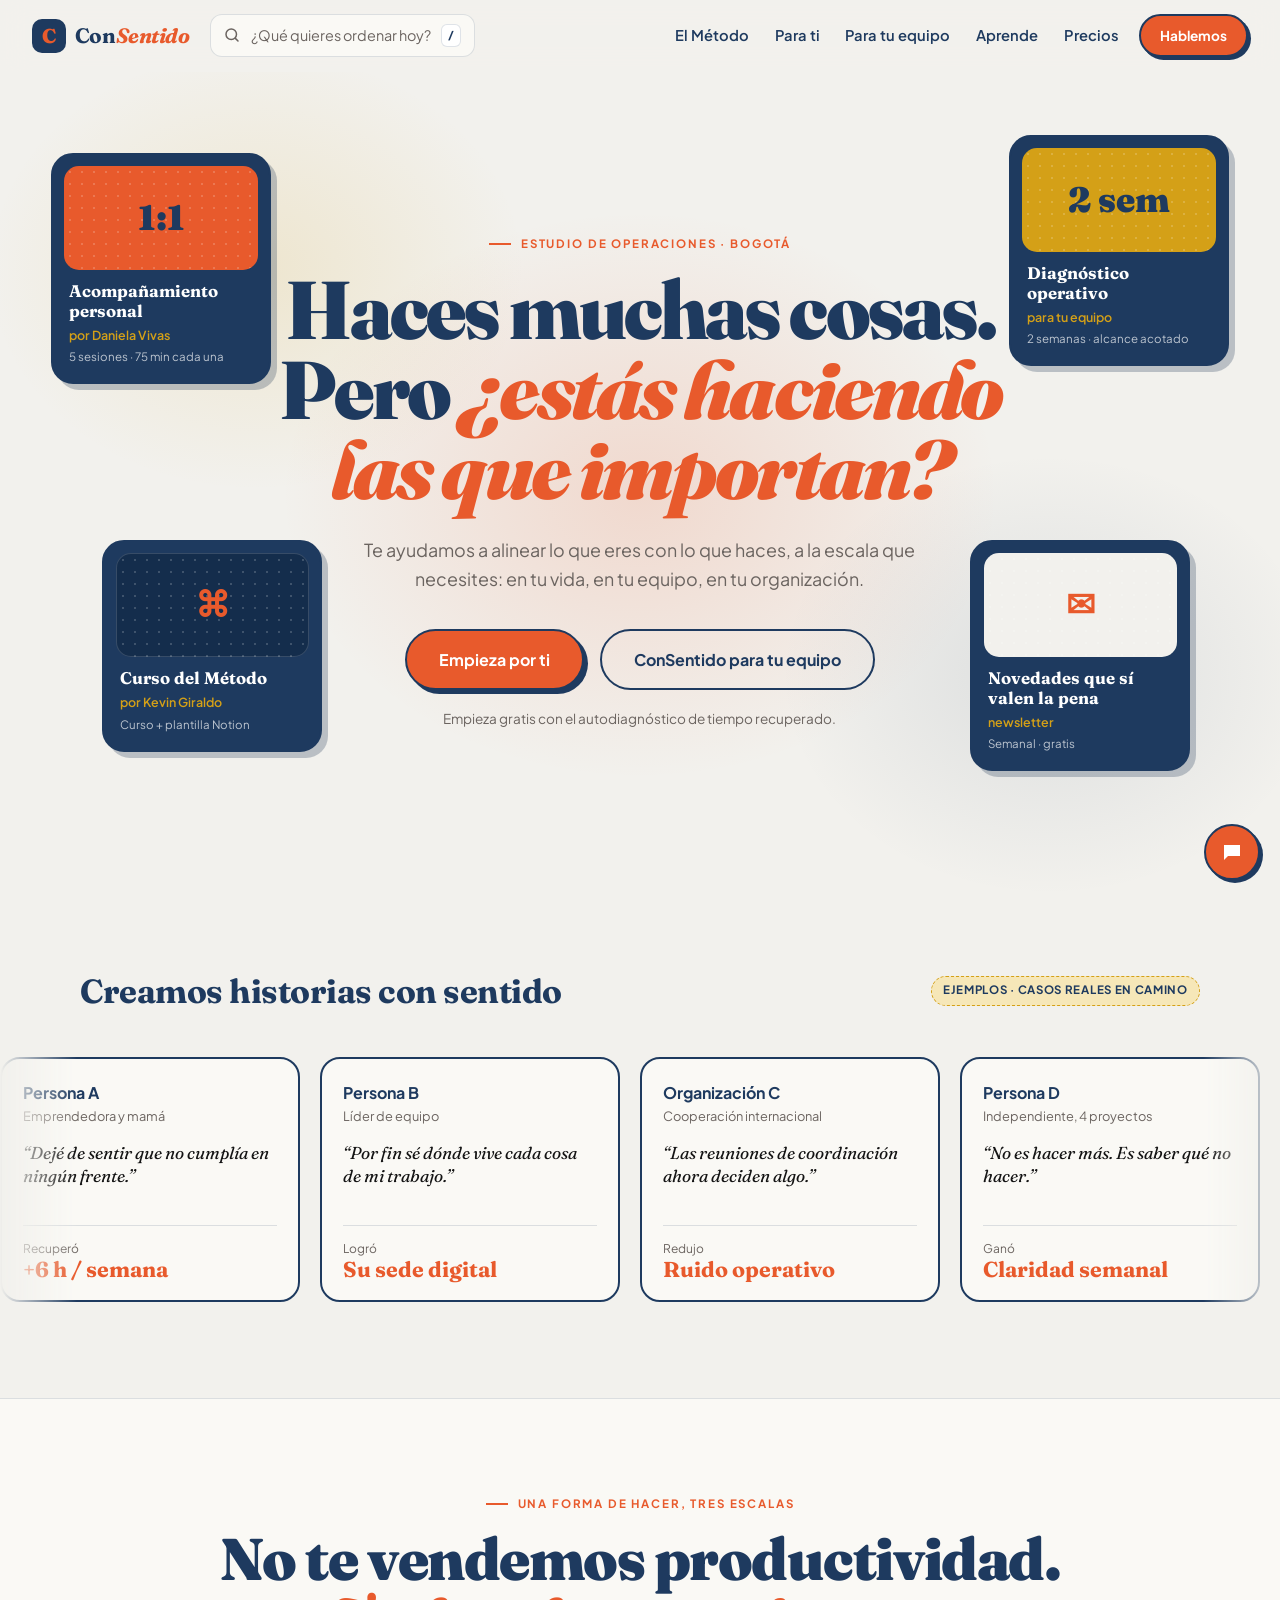
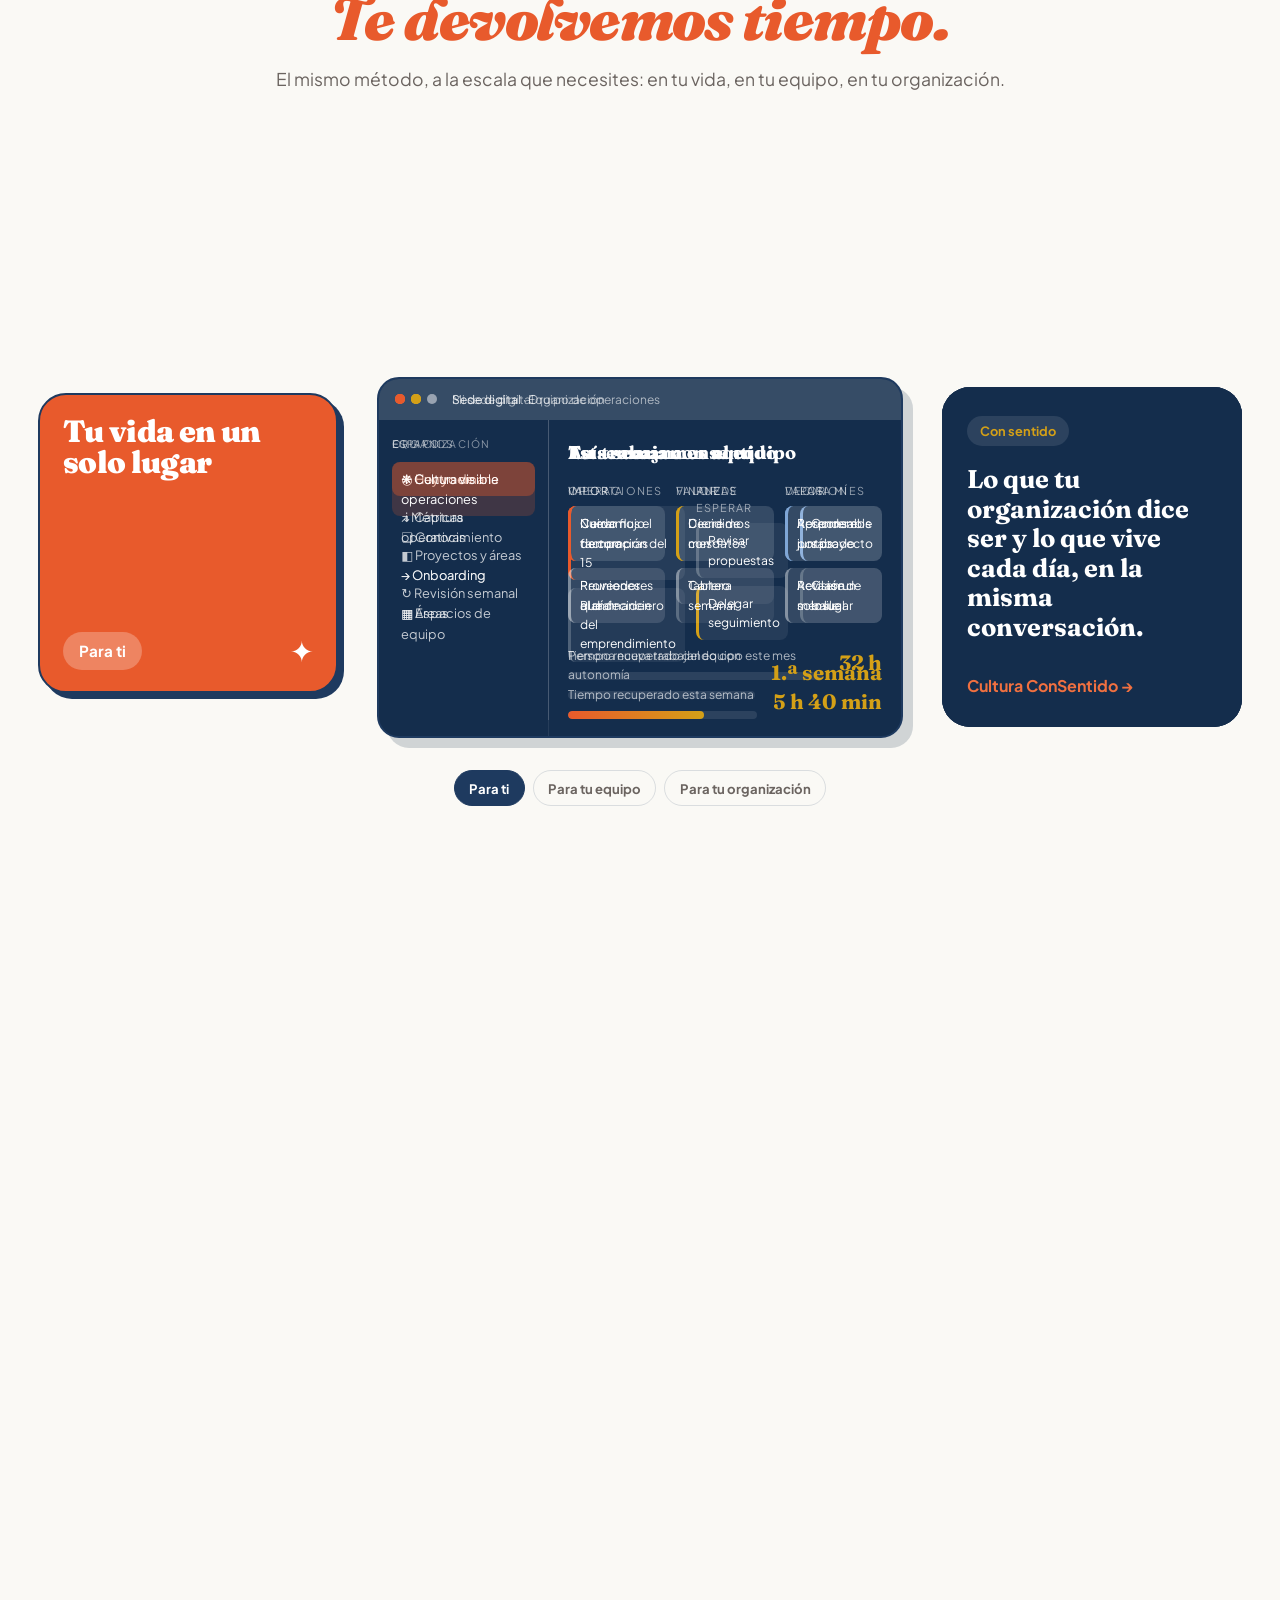
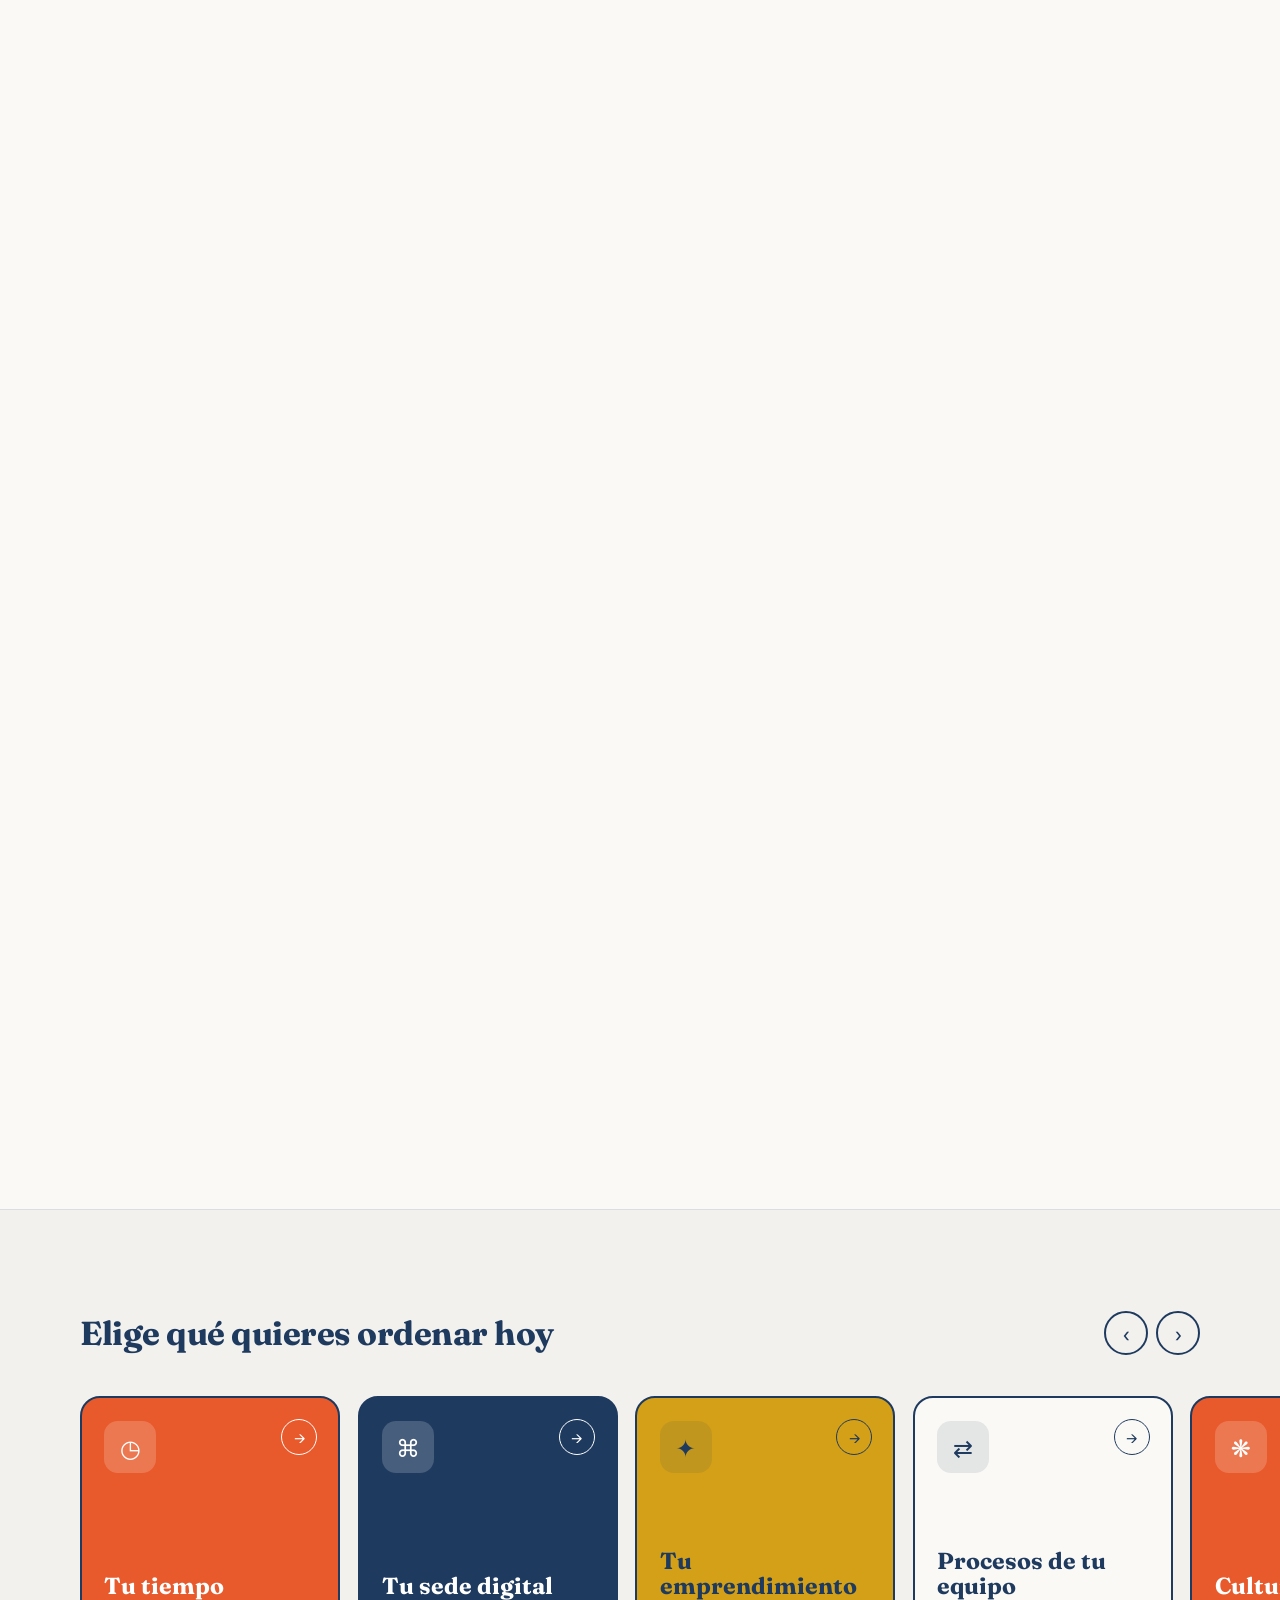
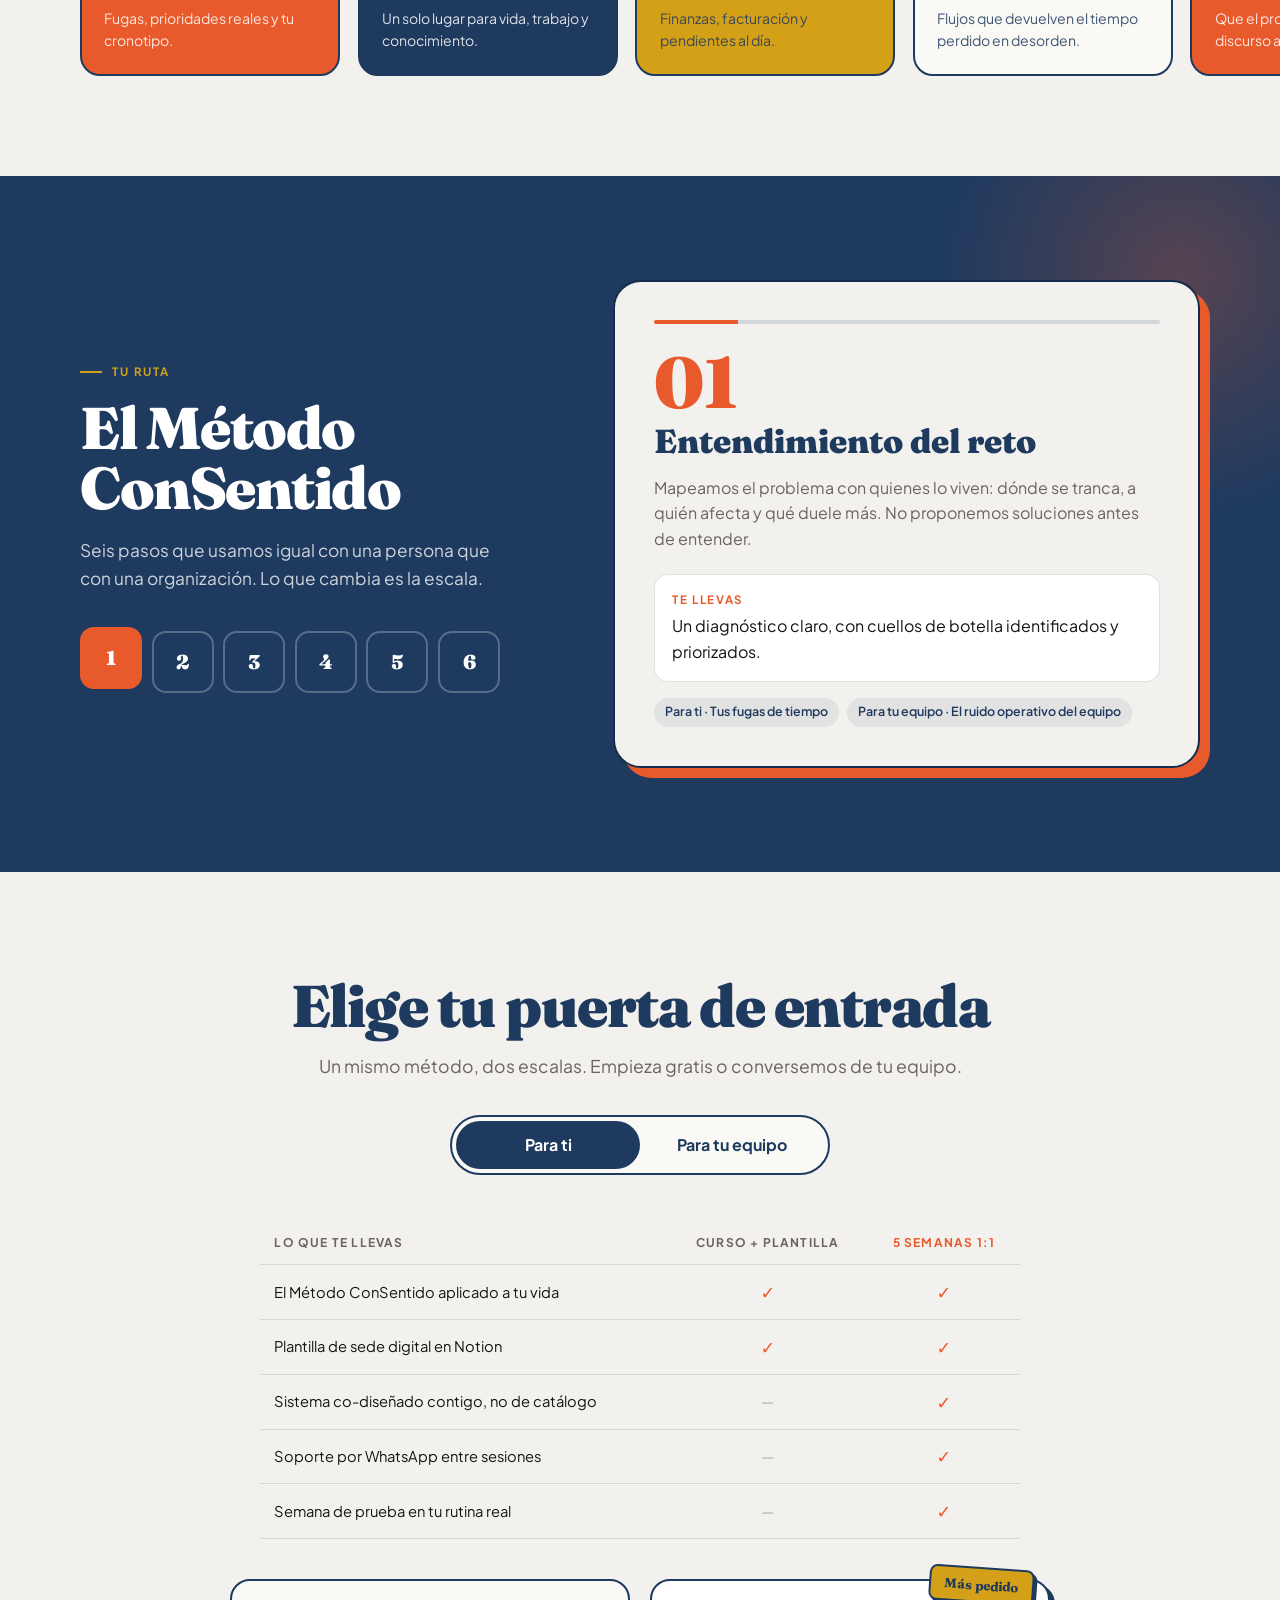
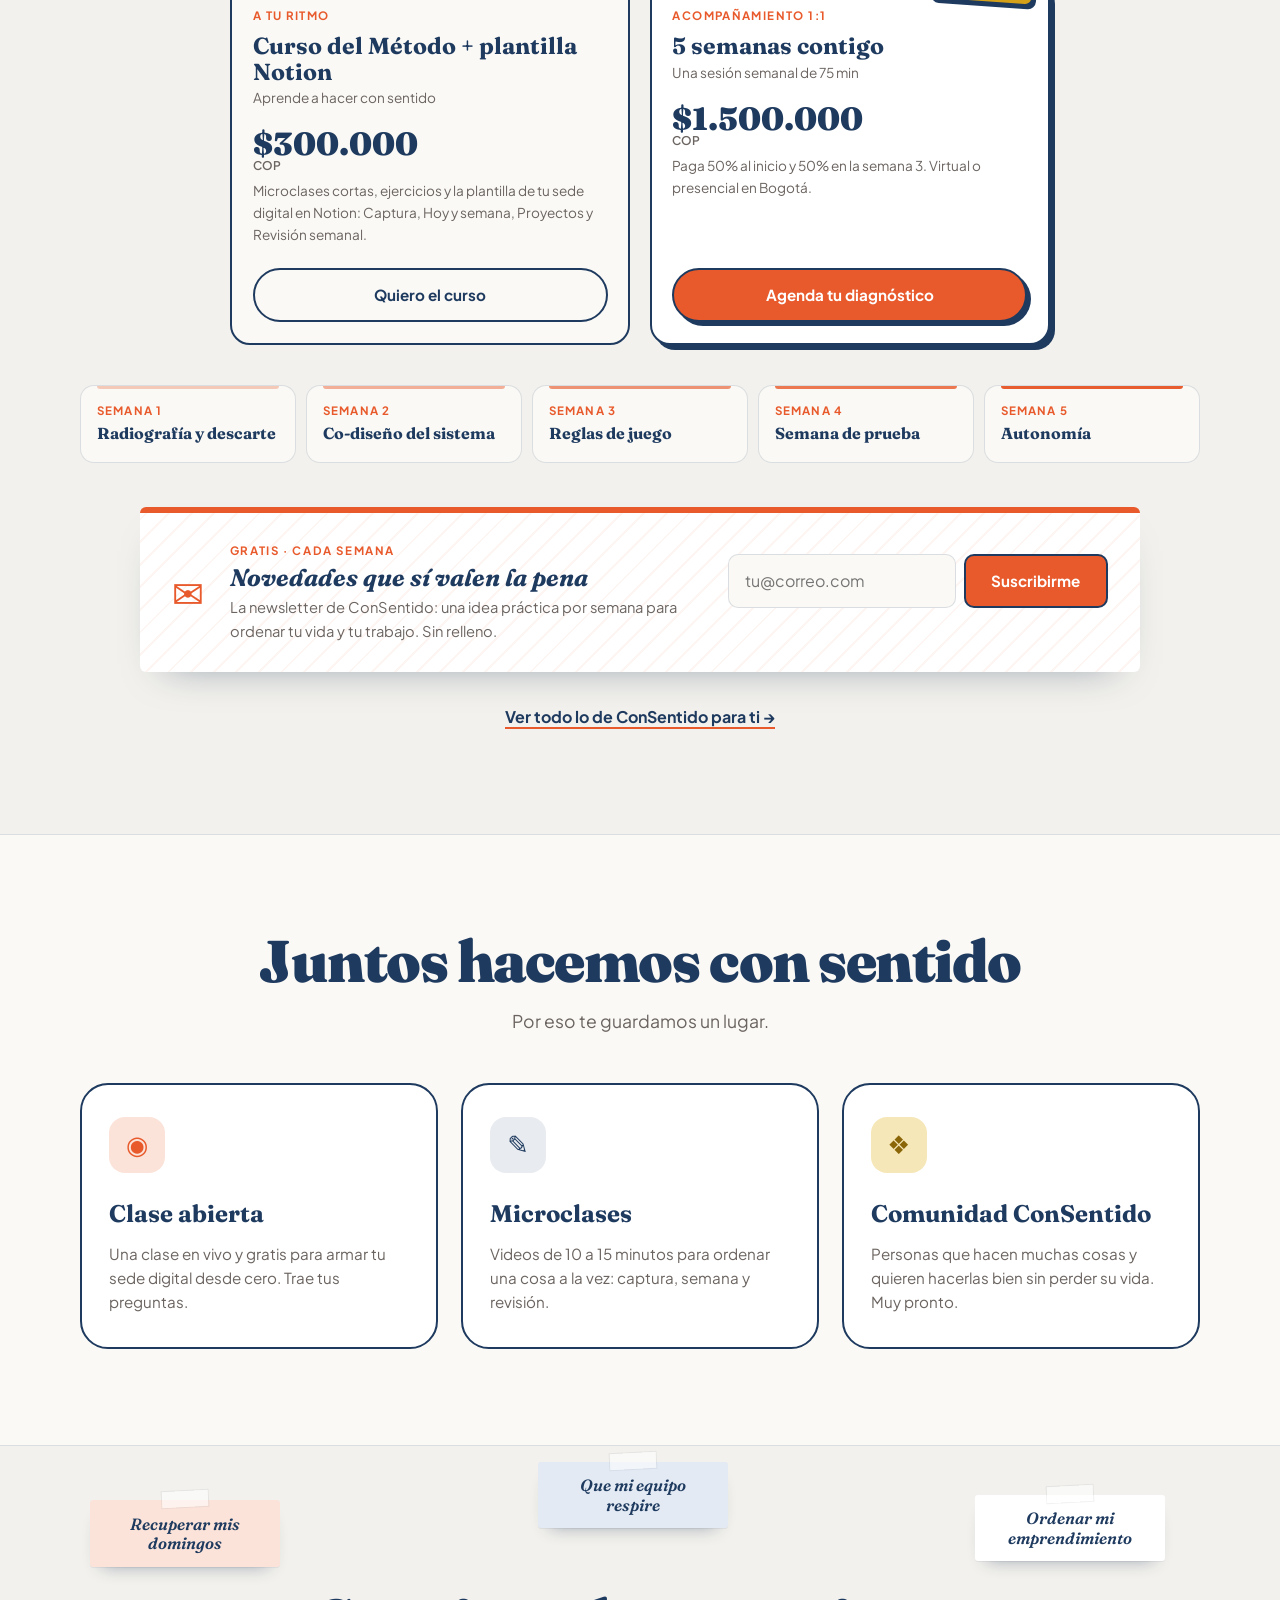
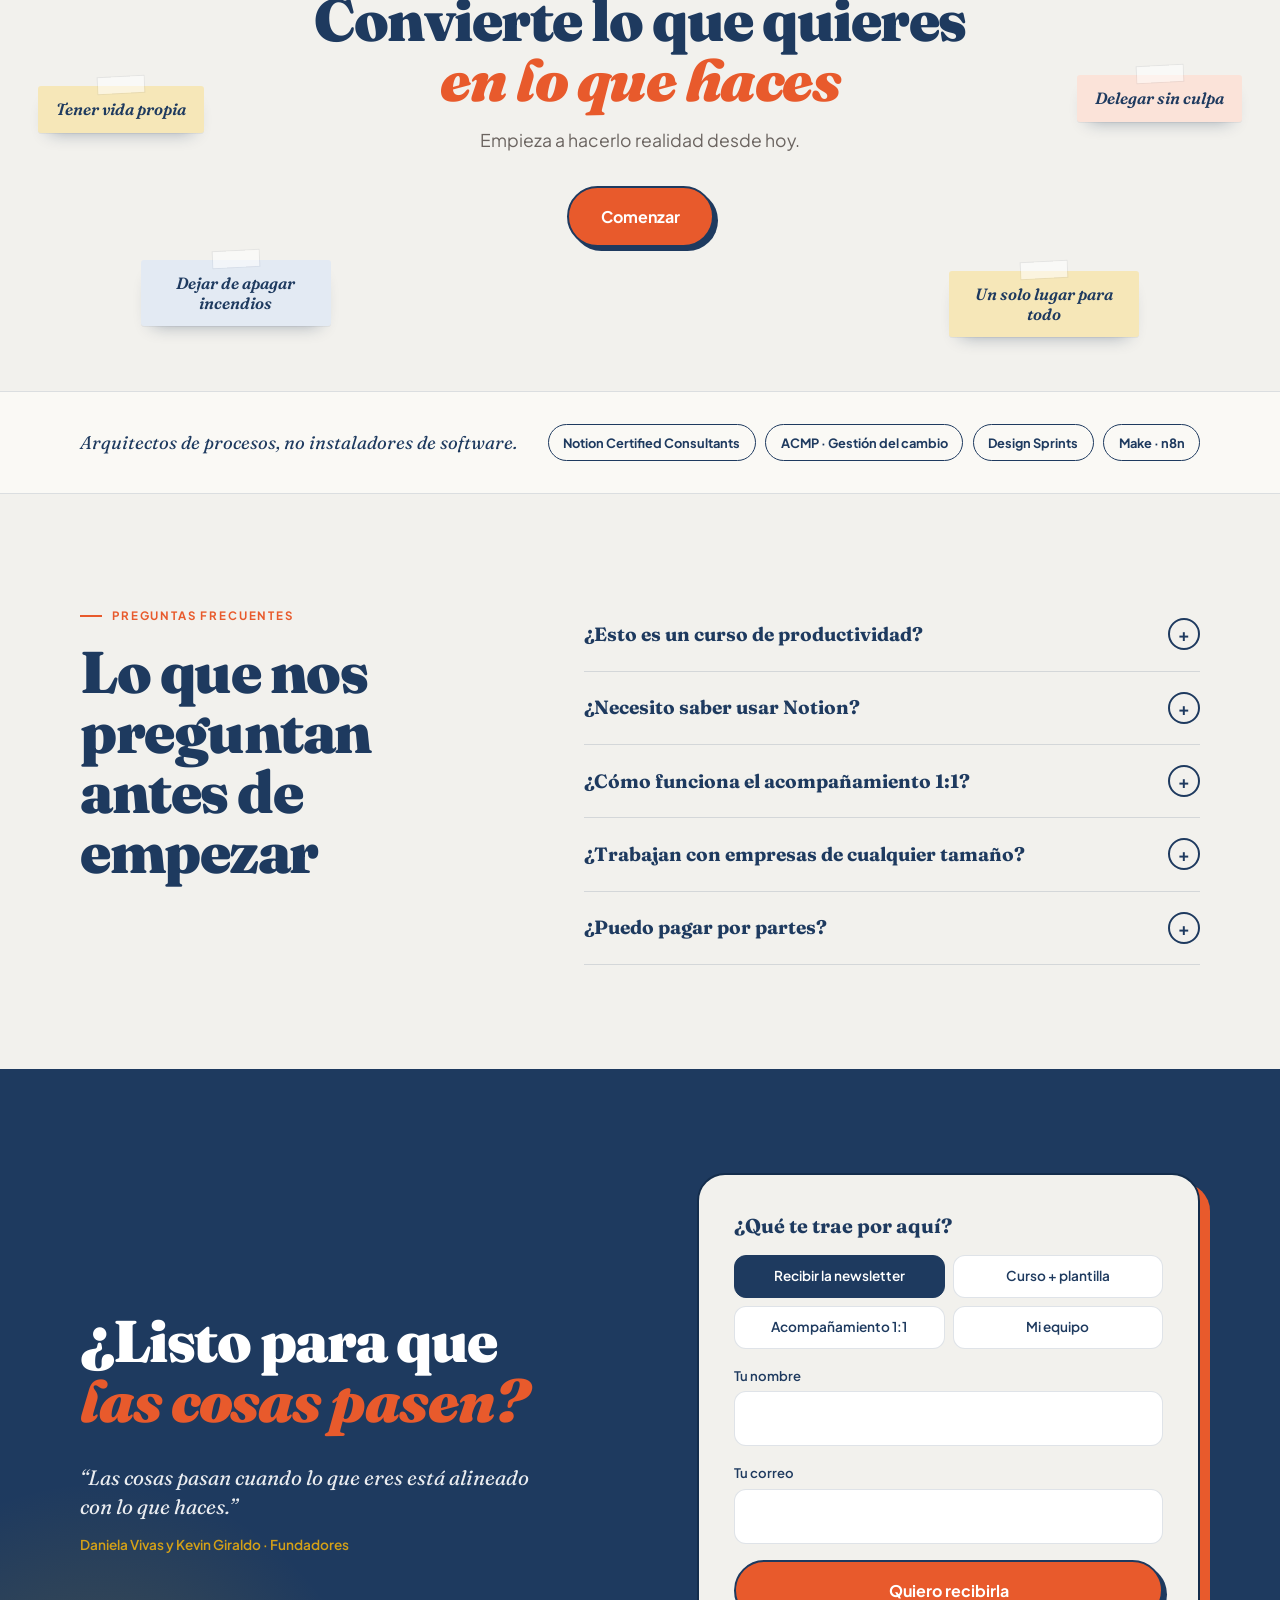
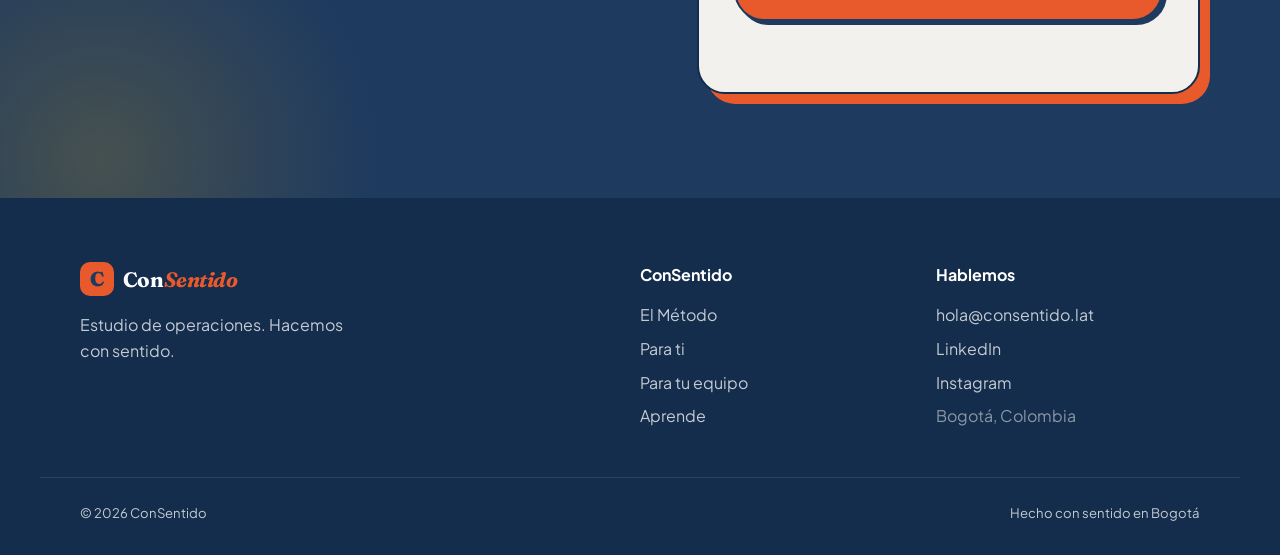
==== commit 7139b002: "Dos opciones para ti, newsletter aparte y metas como notas - Curso del Método + plantilla Notion: $3" ====
--- a/index.html
+++ b/index.html
@@ -71,9 +71,9 @@
     </article>
     <article class="fcard fcard--b">
       <div class="fcard__cover fcard__cover--navy"><span>⌘</span></div>
-      <h3>Tu sede digital en Notion</h3>
+      <h3>Curso del Método</h3>
       <p class="fcard__by">por Kevin Giraldo</p>
-      <p class="fcard__meta">Plantilla + microclases</p>
+      <p class="fcard__meta">Curso + plantilla Notion</p>
     </article>
     <article class="fcard fcard--c">
       <div class="fcard__cover fcard__cover--mustard"><span>2 sem</span></div>
@@ -322,7 +322,7 @@
     <div class="plan-panel" id="panel-ti" role="tabpanel" aria-labelledby="tab-ti">
       <div class="compare">
         <table>
-          <thead><tr><th>Lo que te llevas</th><th>Aprende solo</th><th>Con nosotros 1:1</th></tr></thead>
+          <thead><tr><th>Lo que te llevas</th><th>Curso + plantilla</th><th>5 semanas 1:1</th></tr></thead>
           <tbody>
             <tr><td>El Método ConSentido aplicado a tu vida</td><td class="y">✓</td><td class="y">✓</td></tr>
             <tr><td>Plantilla de sede digital en Notion</td><td class="y">✓</td><td class="y">✓</td></tr>
@@ -333,37 +333,21 @@
         </table>
       </div>
 
-      <div class="plan-grid">
+      <div class="plan-grid plan-grid--2">
         <article class="plan">
-          <p class="plan__tag">Para empezar</p>
-          <h3>Newsletter</h3>
-          <p class="plan__who">Novedades que sí valen la pena</p>
-          <p class="plan__price">Gratis</p>
-          <p class="plan__note">Una carta semanal. Sin relleno.</p>
-          <a href="#hablemos" class="btn btn--ghost btn--block" data-intent="newsletter">Suscribirme</a>
-        </article>
-        <article class="plan">
-          <p class="plan__tag">Hazlo a tu ritmo</p>
-          <h3>Plantillas Notion</h3>
-          <p class="plan__who">Tu sede digital personal</p>
-          <p class="plan__price"><small>desde</small> $50.000</p>
-          <p class="plan__note">Captura, Hoy y semana, Proyectos y Revisión semanal.</p>
-          <a href="#hablemos" class="btn btn--ghost btn--block" data-intent="lista">Quiero la plantilla</a>
-        </article>
-        <article class="plan">
-          <p class="plan__tag">Próximamente</p>
-          <h3>Curso del Método</h3>
+          <p class="plan__tag">A tu ritmo</p>
+          <h3>Curso del Método + plantilla Notion</h3>
           <p class="plan__who">Aprende a hacer con sentido</p>
-          <p class="plan__price"><small>desde</small> $300.000</p>
-          <p class="plan__note">Microclases cortas, ejercicios y tu sistema funcionando.</p>
-          <a href="#hablemos" class="btn btn--ghost btn--block" data-intent="lista">Lista de espera</a>
+          <p class="plan__price">$300.000 <small class="plan__cur">COP</small></p>
+          <p class="plan__note">Microclases cortas, ejercicios y la plantilla de tu sede digital en Notion: Captura, Hoy y semana, Proyectos y Revisión semanal.</p>
+          <a href="#hablemos" class="btn btn--ghost btn--block" data-intent="lista">Quiero el curso</a>
         </article>
         <article class="plan plan--star">
           <span class="sticker plan__sticker">Más pedido</span>
           <p class="plan__tag">Acompañamiento 1:1</p>
           <h3>5 semanas contigo</h3>
           <p class="plan__who">Una sesión semanal de 75 min</p>
-          <p class="plan__price"><small>desde</small> $1.200.000</p>
+          <p class="plan__price">$1.500.000 <small class="plan__cur">COP</small></p>
           <p class="plan__note">Paga 50% al inicio y 50% en la semana 3. Virtual o presencial en Bogotá.</p>
           <a href="#hablemos" class="btn btn--primary btn--block" data-intent="1a1">Agenda tu diagnóstico</a>
         </article>
@@ -376,6 +360,20 @@
         <li><b>Semana 4</b><span>Semana de prueba</span></li>
         <li><b>Semana 5</b><span>Autonomía</span></li>
       </ol>
+      <div class="news-strip reveal">
+        <span class="news-strip__ico" aria-hidden="true">✉</span>
+        <div class="news-strip__copy">
+          <p class="news-strip__tag">Gratis · cada semana</p>
+          <h3>Novedades que sí valen la pena</h3>
+          <p>La newsletter de ConSentido: una idea práctica por semana para ordenar tu vida y tu trabajo. Sin relleno.</p>
+        </div>
+        <form class="news-form" data-news novalidate>
+          <label class="sr-only" for="newsHome">Tu correo</label>
+          <input type="email" id="newsHome" name="email" placeholder="tu@correo.com" autocomplete="email" required />
+          <button type="submit" class="btn btn--primary">Suscribirme</button>
+          <p class="news-form__msg" role="status"></p>
+        </form>
+      </div>
       <p class="panel-more"><a href="para-ti/">Ver todo lo de ConSentido para ti →</a></p>
     </div>
 
@@ -536,7 +534,7 @@
       <fieldset class="form__intents">
         <legend>¿Qué te trae por aquí?</legend>
         <label><input type="radio" name="intent" value="newsletter" data-btn="Quiero recibirla" checked /> <span>Recibir la newsletter</span></label>
-        <label><input type="radio" name="intent" value="lista" data-btn="Anótame en la lista" /> <span>Lista de espera</span></label>
+        <label><input type="radio" name="intent" value="lista" data-btn="Quiero el curso" /> <span>Curso + plantilla</span></label>
         <label><input type="radio" name="intent" value="1a1" data-btn="Agendar mi diagnóstico" /> <span>Acompañamiento 1:1</span></label>
         <label><input type="radio" name="intent" value="equipo" data-btn="Hablemos de mi equipo" data-org /> <span>Mi equipo</span></label>
       </fieldset>
--- a/styles.css
+++ b/styles.css
@@ -385,18 +385,25 @@
 .goals__content { position: relative; z-index: 2; max-width: 780px; margin: 0 auto; }
 .goals__content .btn { margin-top: 2rem; }
 .goals__cloud { position: absolute; inset: 0; }
+/* Metas como notas adhesivas de papel: nada de píldoras, bordes ni sombras desplazadas, para no confundirlas con botones */
 .g {
-  position: absolute; font-weight: 700; font-size: .9rem; padding: .6rem 1.1rem; border-radius: 999px;
-  border: 2px solid var(--navy); background: var(--warm); color: var(--navy); white-space: nowrap;
-  box-shadow: 3px 3px 0 var(--navy); animation: drift 10s ease-in-out infinite;
-}
-.g--1 { top: 12%; left: 8%;  --rot: -6deg; background: var(--orange); color: #fff; }
-.g--2 { top: 10%; right: 10%; --rot: 4deg; animation-delay: -2s; }
-.g--3 { top: 46%; left: 3%;  --rot: 3deg; animation-delay: -4s; background: var(--mustard); }
-.g--4 { bottom: 14%; left: 12%; --rot: -3deg; animation-delay: -6s; }
-.g--5 { top: 44%; right: 3%; --rot: -5deg; animation-delay: -1s; background: var(--navy); color: #fff; }
-.g--6 { bottom: 12%; right: 12%; --rot: 5deg; animation-delay: -3s; }
-.g--7 { top: 4%; left: 42%; --rot: -2deg; animation-delay: -5s; background: var(--orange-soft); }
+  position: absolute; font-family: var(--serif); font-style: italic; font-weight: 600; font-size: 1.02rem;
+  padding: .9rem 1.1rem .8rem; border-radius: 3px; max-width: 190px; white-space: normal; line-height: 1.2;
+  background: var(--mustard-soft); color: var(--navy);
+  box-shadow: 0 10px 18px -12px rgba(20,45,76,.45), 0 1px 0 rgba(20,45,76,.06);
+  animation: drift 10s ease-in-out infinite; pointer-events: none;
+}
+.g::before {
+  content: ''; position: absolute; top: -9px; left: 50%; width: 46px; height: 16px; transform: translateX(-50%) rotate(-3deg);
+  background: rgba(255,255,255,.55); box-shadow: 0 0 0 1px rgba(20,45,76,.06);
+}
+.g--1 { top: 10%; left: 7%;  --rot: -5deg; background: var(--orange-soft); }
+.g--2 { top: 9%; right: 9%; --rot: 4deg; animation-delay: -2s; background: #fff; }
+.g--3 { top: 44%; left: 3%;  --rot: 3deg; animation-delay: -4s; }
+.g--4 { bottom: 12%; left: 11%; --rot: -3deg; animation-delay: -6s; background: #E3EAF3; }
+.g--5 { top: 42%; right: 3%; --rot: -5deg; animation-delay: -1s; background: var(--orange-soft); }
+.g--6 { bottom: 10%; right: 11%; --rot: 5deg; animation-delay: -3s; }
+.g--7 { top: 3%; left: 42%; --rot: -2deg; animation-delay: -5s; background: #E3EAF3; }
 
 /* ══════════ CREDENCIALES ══════════ */
 .creds { border-block: 1px solid var(--line); padding: 2rem 0; background: var(--warm); }
@@ -525,7 +532,8 @@
   .comm-grid { grid-template-columns: 1fr; }
   .goals { padding: 5rem 16px; }
   .goals__cloud { position: static; display: flex; flex-wrap: wrap; justify-content: center; gap: .6rem; margin-bottom: 2.5rem; }
-  .g { position: static; font-size: .8rem; padding: .45rem .85rem; }
+  .g { position: static; font-size: .9rem; padding: .7rem .85rem .6rem; max-width: 46%; }
+  .goals__cloud { gap: 1rem .7rem; }
   .g:nth-child(n+6) { display: none; }
   .compare { font-size: .85rem; }
   .compare th, .compare td { padding: .65rem .4rem; }
@@ -1019,3 +1027,37 @@
   .forms4__grid, .results__quotes, .results__metrics { grid-template-columns: 1fr; }
   .bignum__main span { font-size: 7rem; }
 }
+
+/* ══════════ Dos opciones de precio + newsletter aparte ══════════ */
+.plan-grid--2 { grid-template-columns: repeat(2, minmax(0, 1fr)); max-width: 820px; margin-inline: auto; }
+.plan__cur { font-family: var(--sans); font-size: .8rem; font-weight: 700; color: var(--muted); }
+.sr-only { position: absolute; width: 1px; height: 1px; overflow: hidden; clip: rect(0 0 0 0); white-space: nowrap; }
+
+/* La newsletter no es un plan: es una carta, presentada como sobre abierto */
+.news-strip {
+  position: relative; display: grid; grid-template-columns: auto 1fr minmax(0, 380px); gap: 1.6rem; align-items: center;
+  margin: 2.8rem auto 0; max-width: 1000px; padding: 1.8rem 2rem;
+  background: #fff; border-radius: 6px; border-top: 6px solid var(--orange);
+  background-image: repeating-linear-gradient(-45deg, transparent 0 14px, rgba(232,90,44,.06) 14px 16px);
+  box-shadow: 0 18px 40px -26px rgba(20,45,76,.5);
+}
+.news-strip__ico { font-size: 2.4rem; color: var(--orange); line-height: 1; }
+.news-strip__tag { font-size: .72rem; font-weight: 700; letter-spacing: .14em; text-transform: uppercase; color: var(--orange); }
+.news-strip h3 { font-family: var(--serif); font-style: italic; font-weight: 700; font-size: 1.5rem; color: var(--navy); line-height: 1.15; margin: .2rem 0 .3rem; }
+.news-strip__copy p:last-child { font-size: .92rem; color: var(--muted); }
+.news-form { display: grid; grid-template-columns: 1fr auto; gap: .5rem; }
+.news-form input { min-width: 0; padding: .8rem 1rem; border-radius: 10px; border: 1.5px solid var(--line); background: var(--warm); font: inherit; }
+.news-form input:focus { outline: none; border-color: var(--navy); }
+.news-form input[aria-invalid="true"] { border-color: var(--orange); }
+.news-form .btn { border-radius: 10px; box-shadow: none; }
+.news-form__msg { grid-column: 1 / -1; font-size: .85rem; font-weight: 600; color: var(--navy); min-height: 1.2em; }
+#aprende .news-strip { margin-top: 2.4rem; }
+
+@media (max-width: 860px) {
+  .news-strip { grid-template-columns: 1fr; gap: 1rem; padding: 1.5rem 1.3rem; }
+  .news-strip__ico { display: none; }
+}
+@media (max-width: 720px) {
+  .plan-grid--2 { grid-template-columns: 1fr; }
+  .news-form { grid-template-columns: 1fr; }
+}
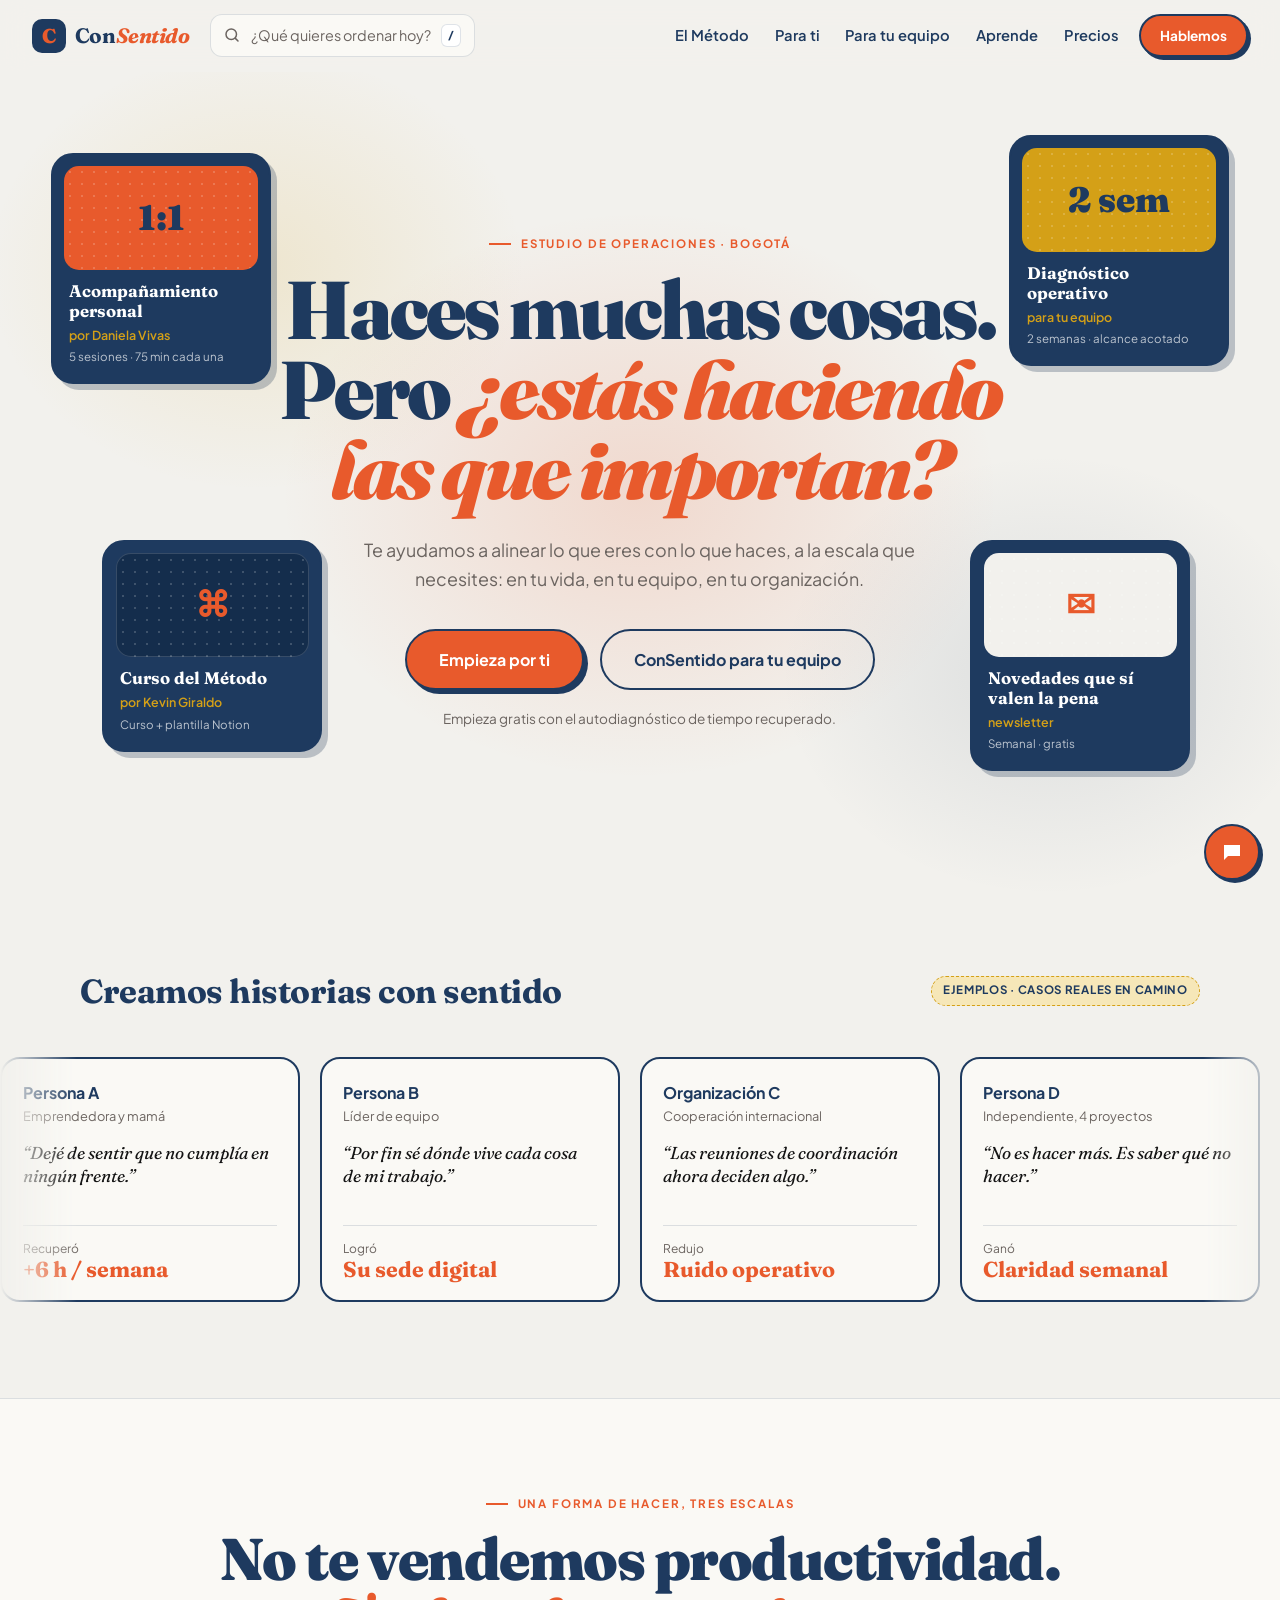
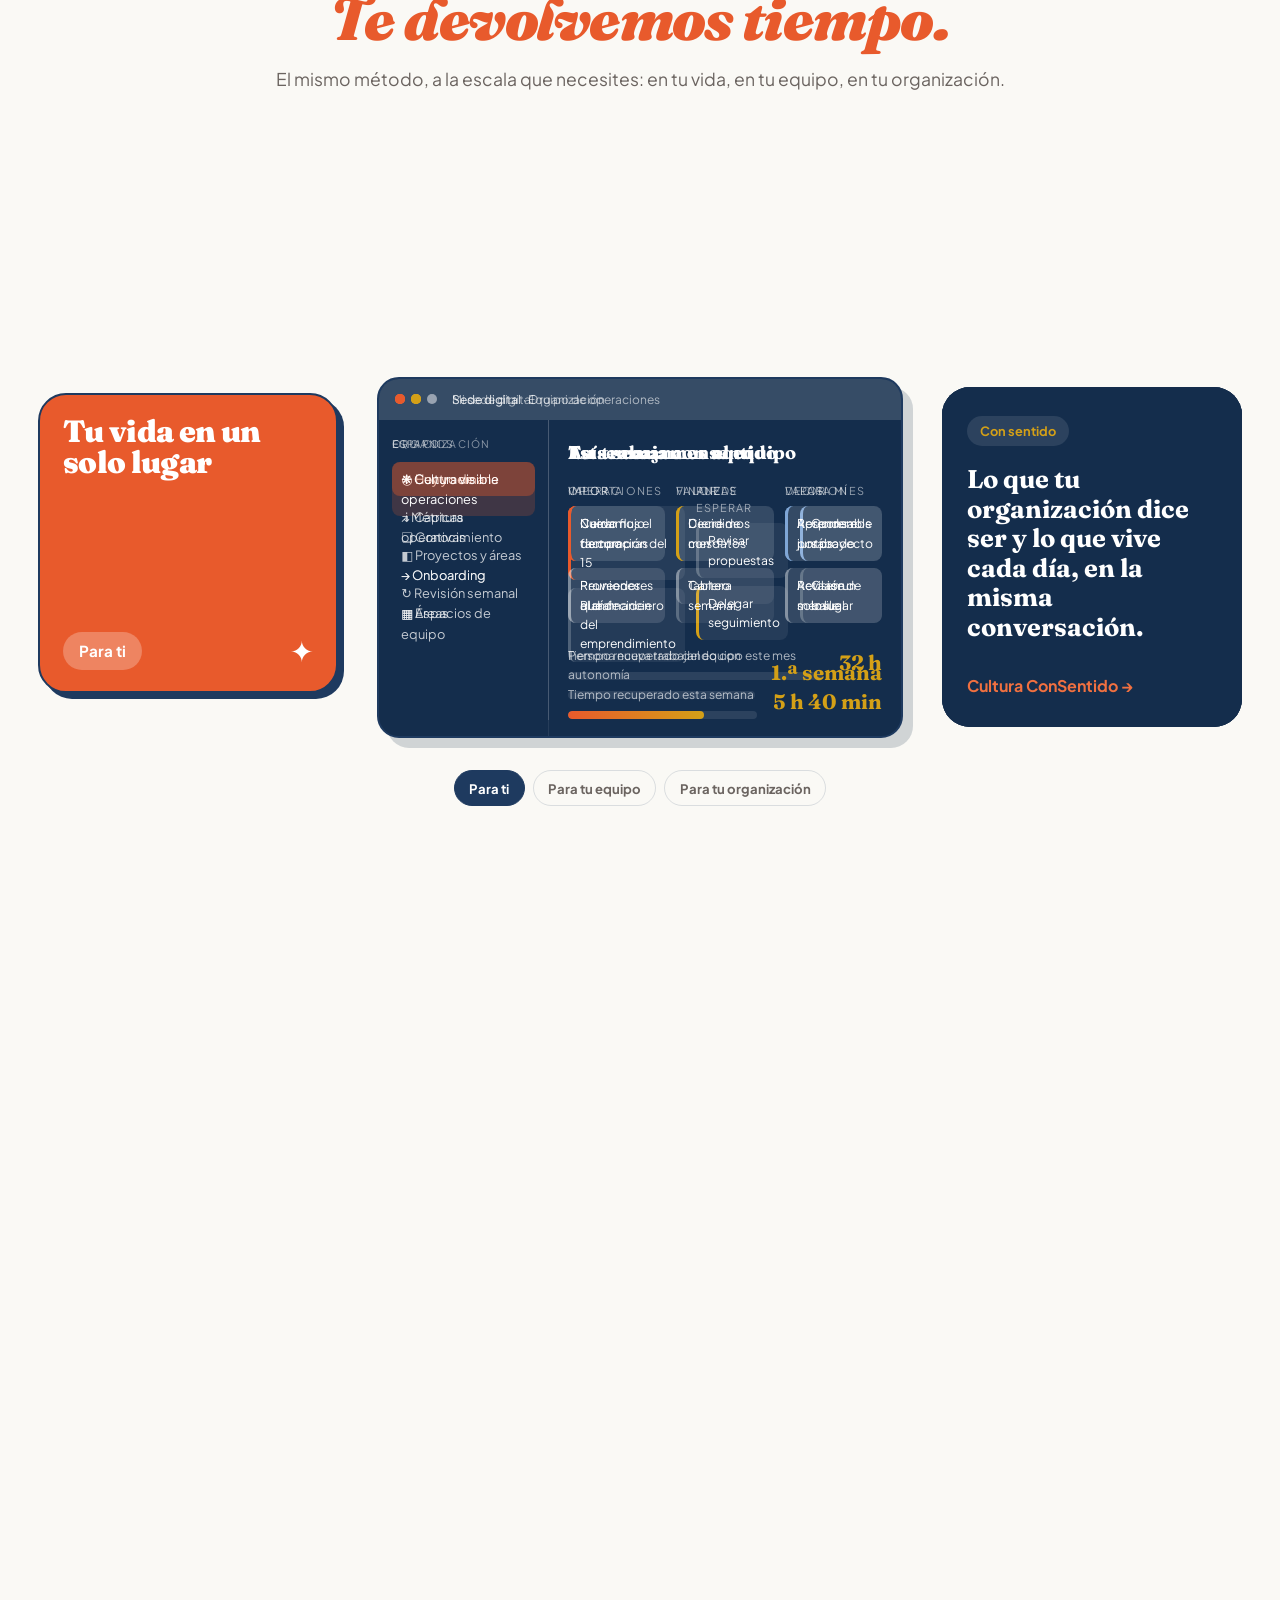
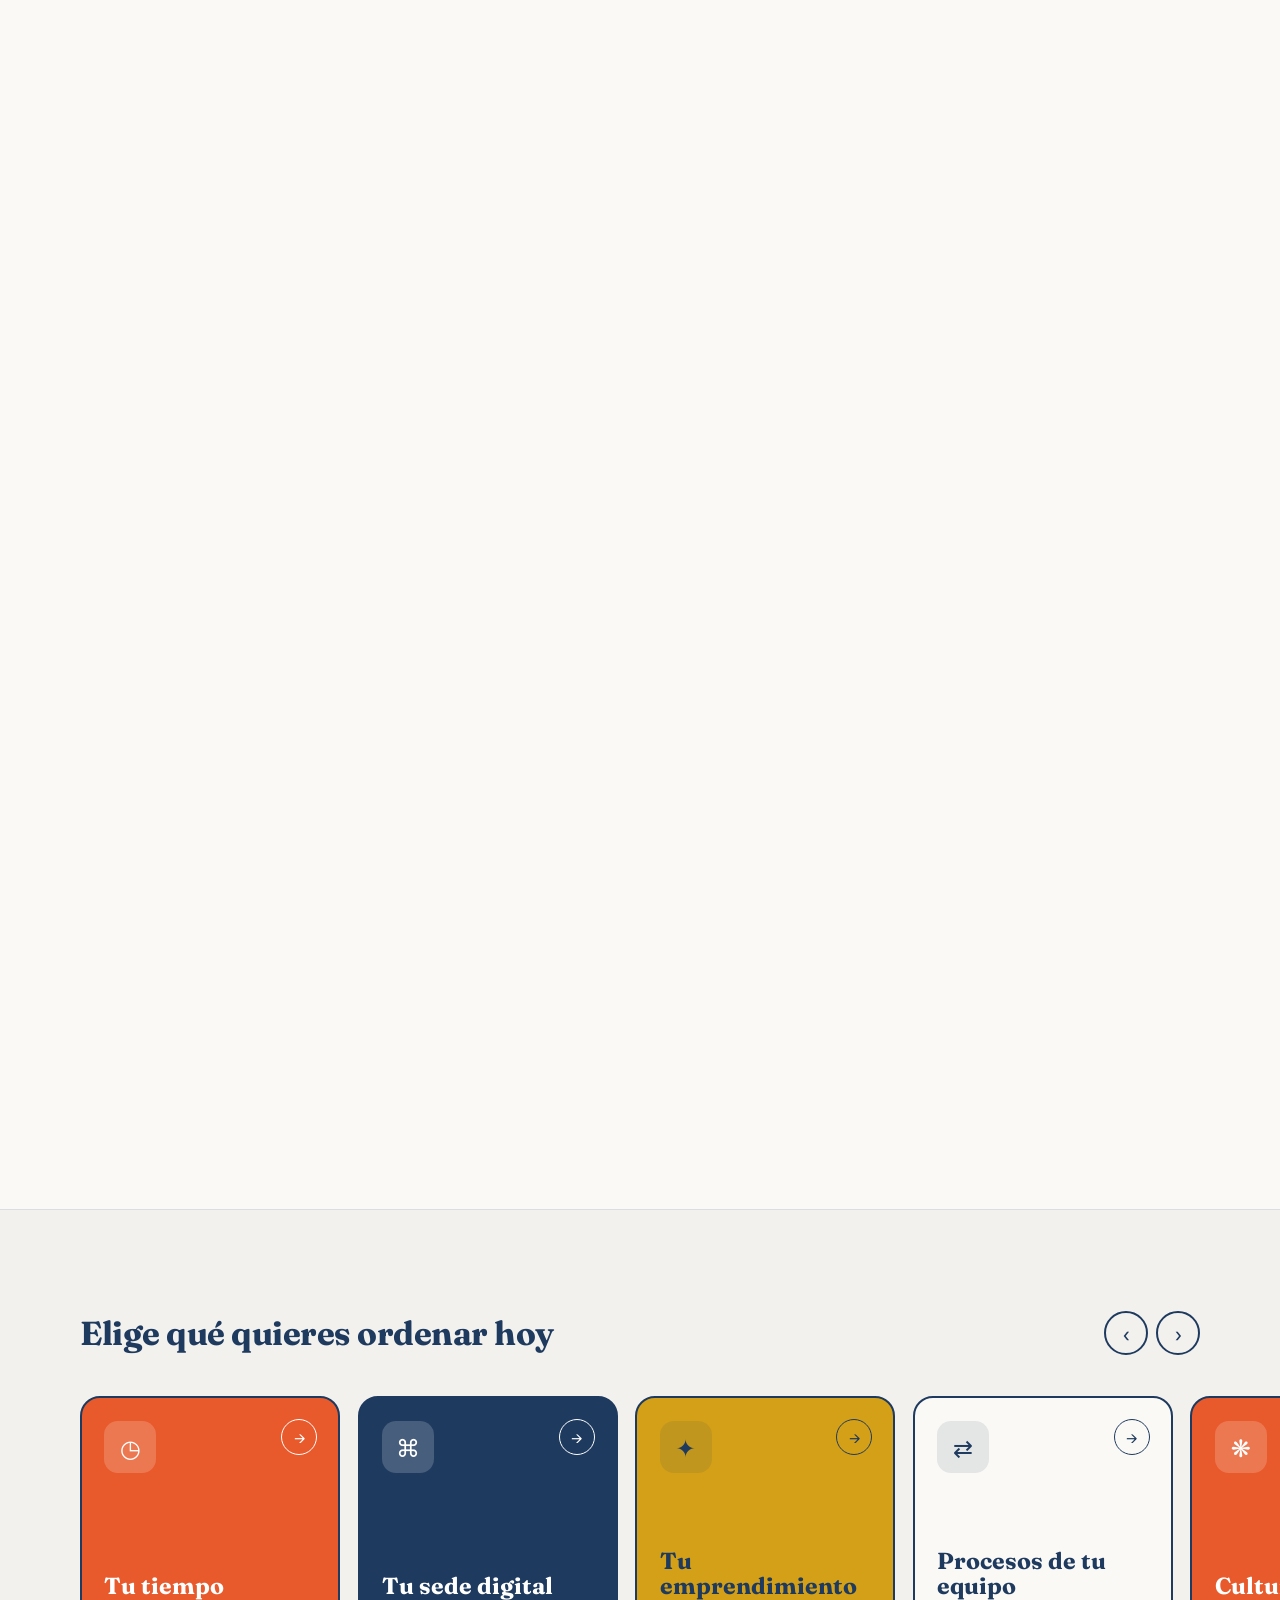
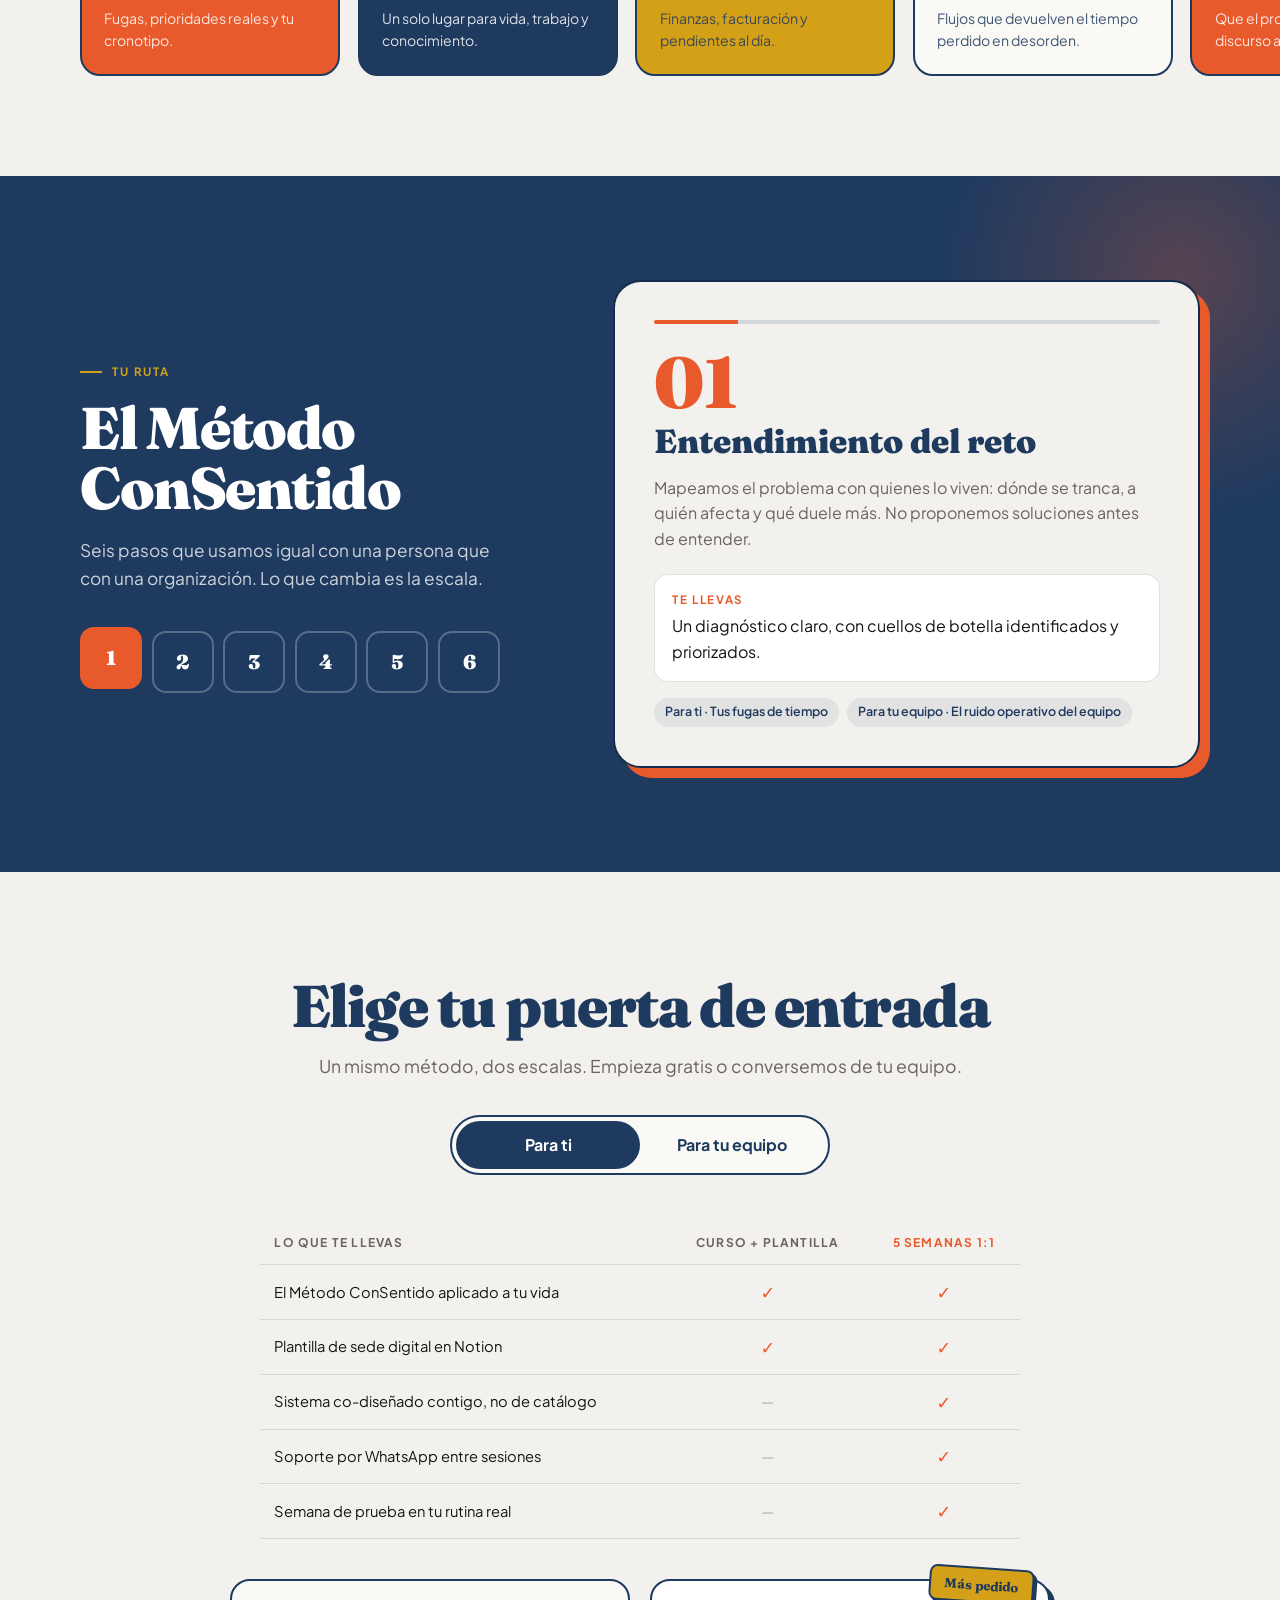
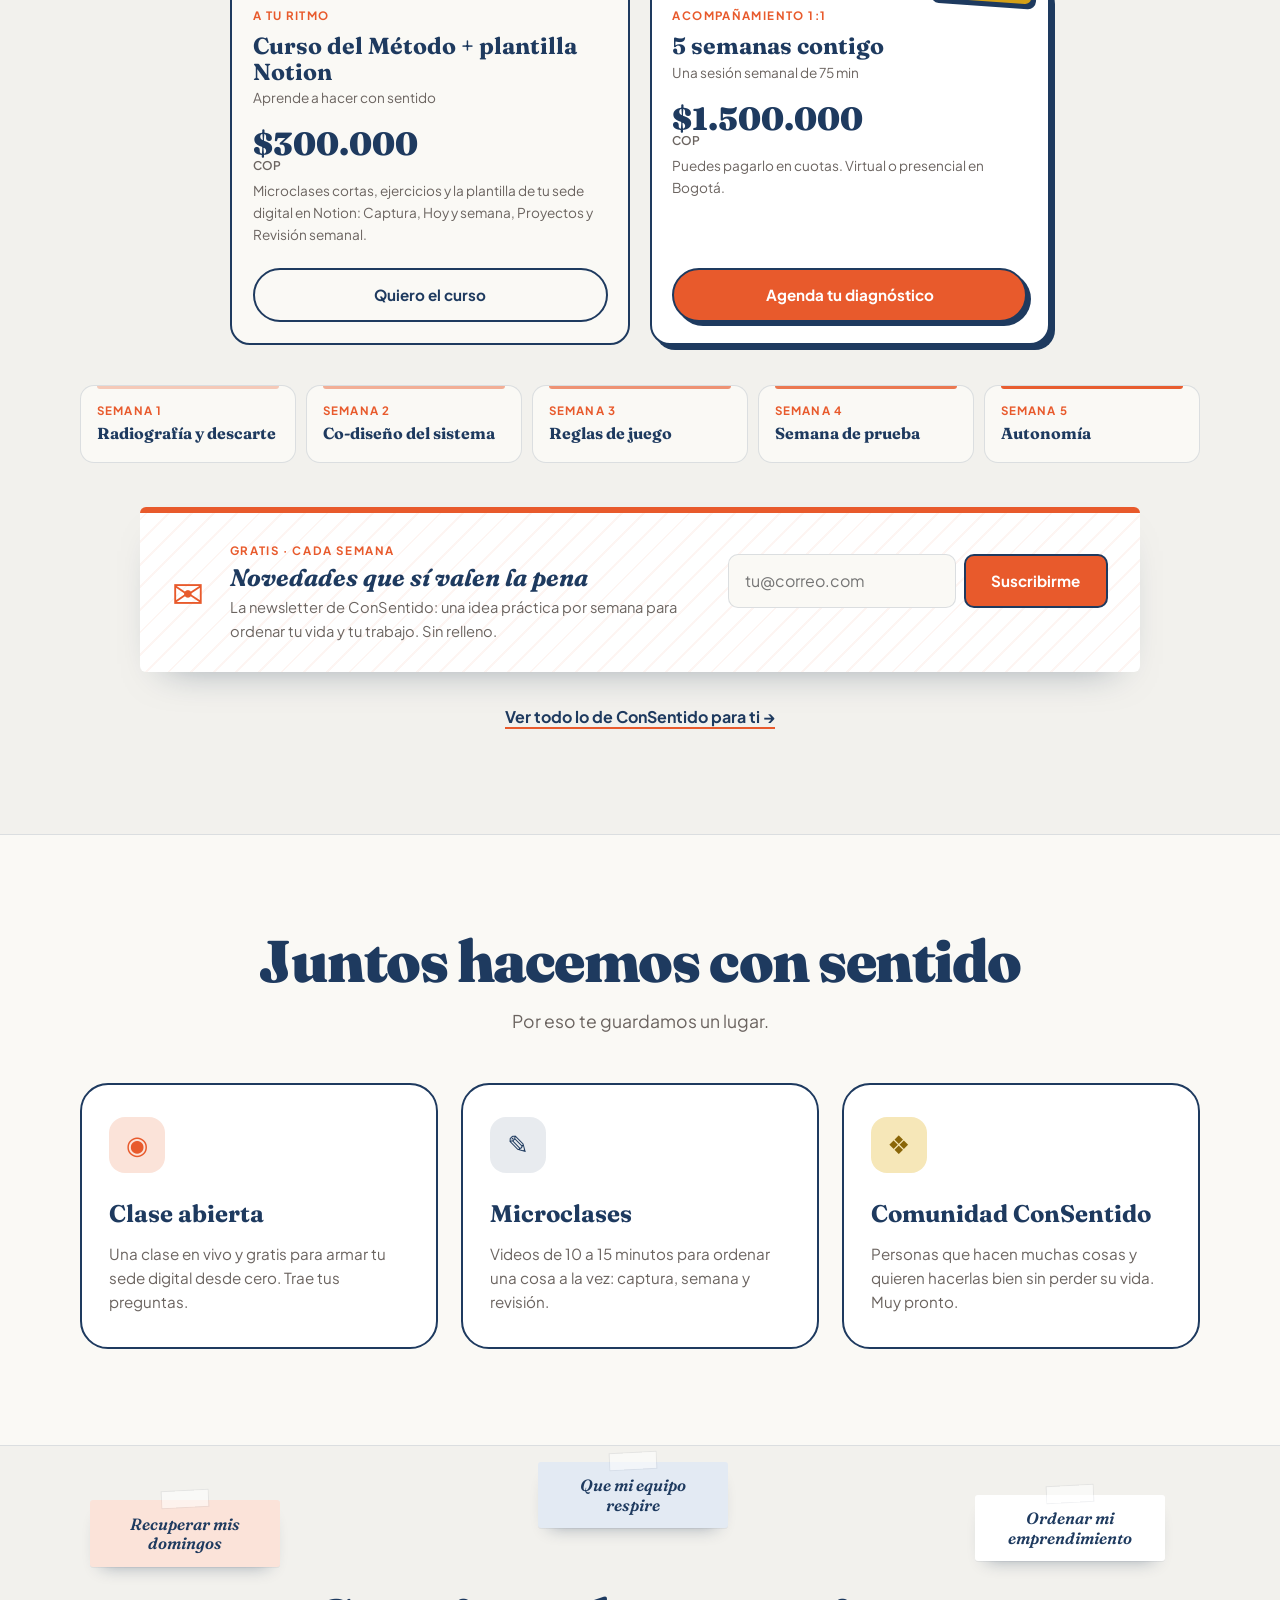
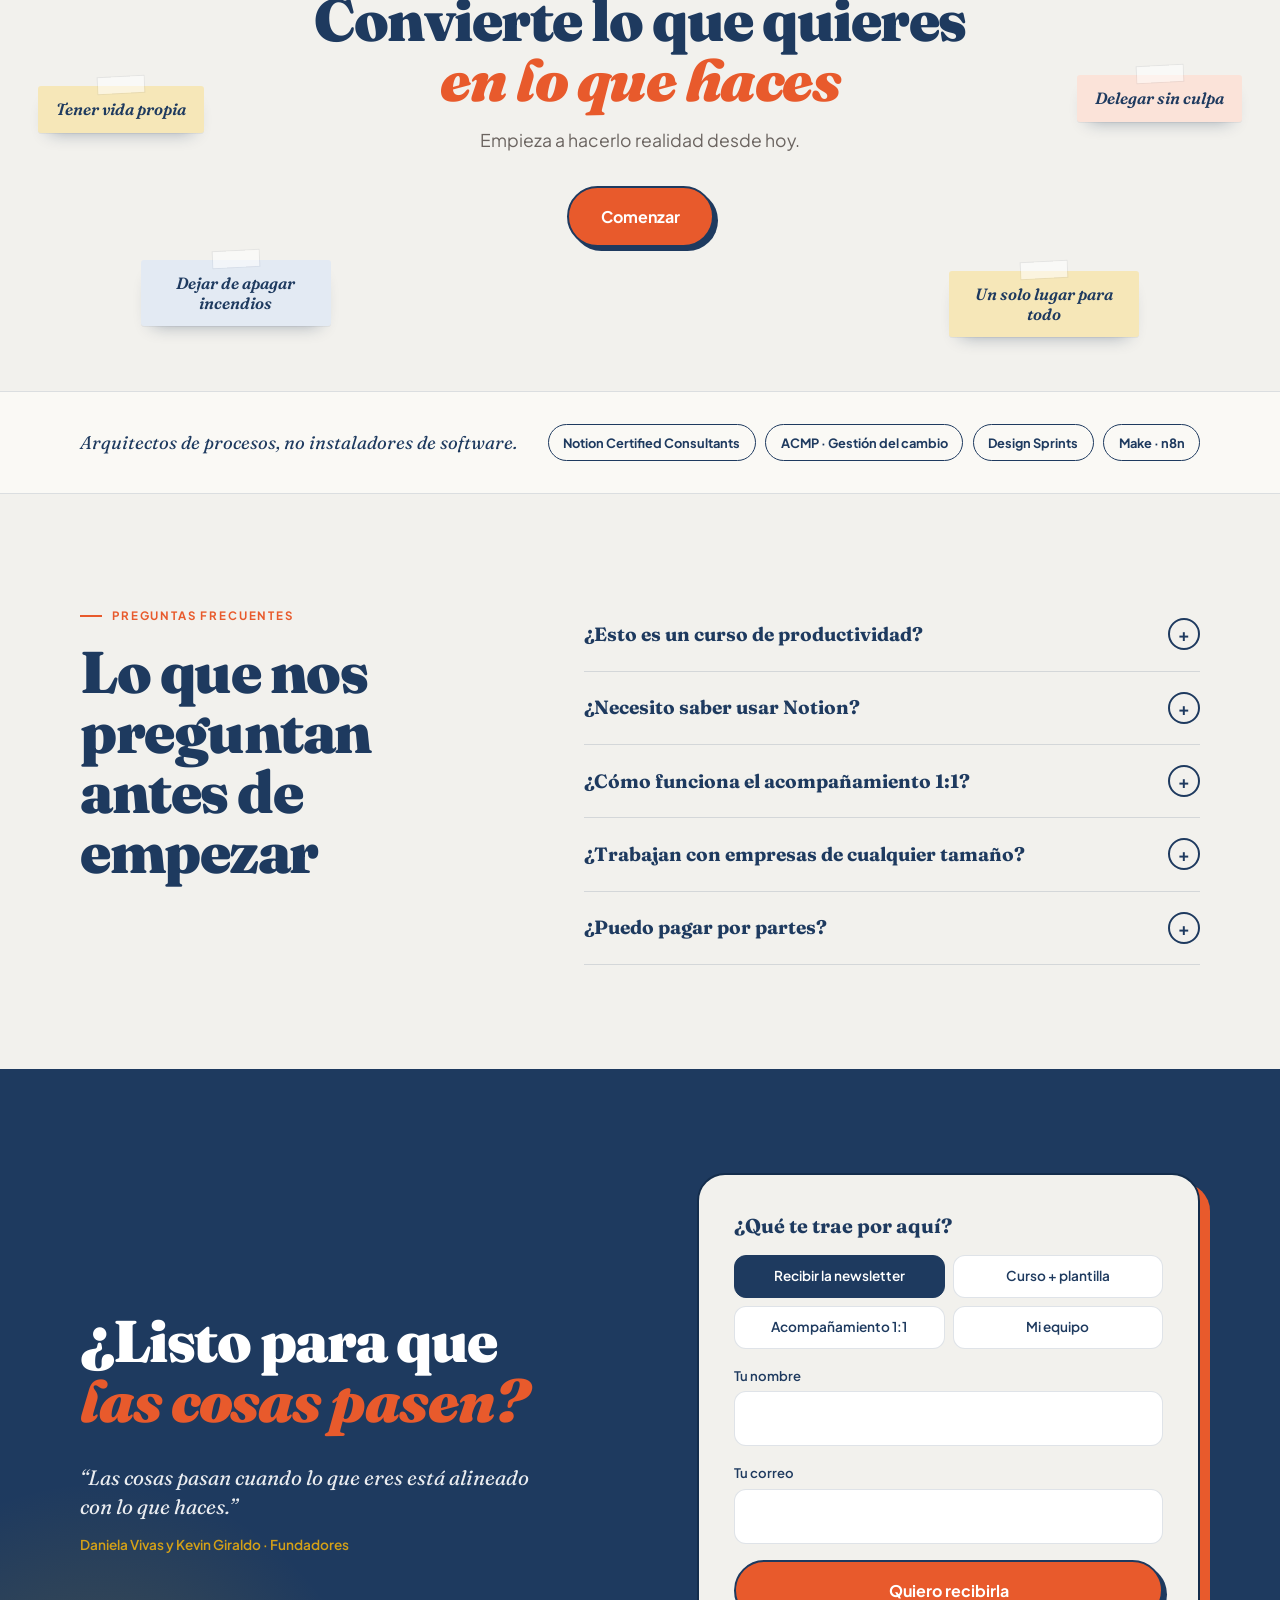
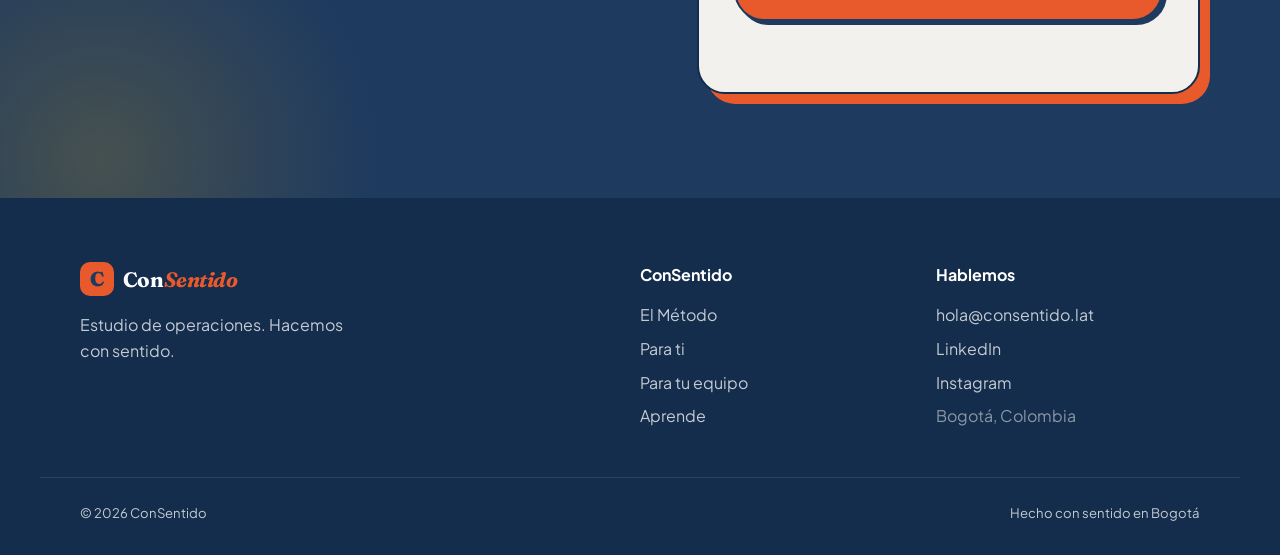
==== commit 2b451329: "1:1: pago en cuotas en lugar del 50/50 Co-Authored-By: Claude Opus 5.5 <noreply@anthropic.com>" ====
--- a/index.html
+++ b/index.html
@@ -348,7 +348,7 @@
           <h3>5 semanas contigo</h3>
           <p class="plan__who">Una sesión semanal de 75 min</p>
           <p class="plan__price">$1.500.000 <small class="plan__cur">COP</small></p>
-          <p class="plan__note">Paga 50% al inicio y 50% en la semana 3. Virtual o presencial en Bogotá.</p>
+          <p class="plan__note">Puedes pagarlo en cuotas. Virtual o presencial en Bogotá.</p>
           <a href="#hablemos" class="btn btn--primary btn--block" data-intent="1a1">Agenda tu diagnóstico</a>
         </article>
       </div>
@@ -515,7 +515,7 @@
       </details>
       <details>
         <summary>¿Puedo pagar por partes?</summary>
-        <p>Sí. En el 1:1 pagas 50% al inicio y 50% en la semana 3. Para empresas acordamos los pagos según el alcance del proyecto.</p>
+        <p>Sí. El acompañamiento 1:1 lo puedes pagar en cuotas; lo acordamos contigo antes de empezar. Para empresas acordamos los pagos según el alcance del proyecto.</p>
       </details>
     </div>
   </div>
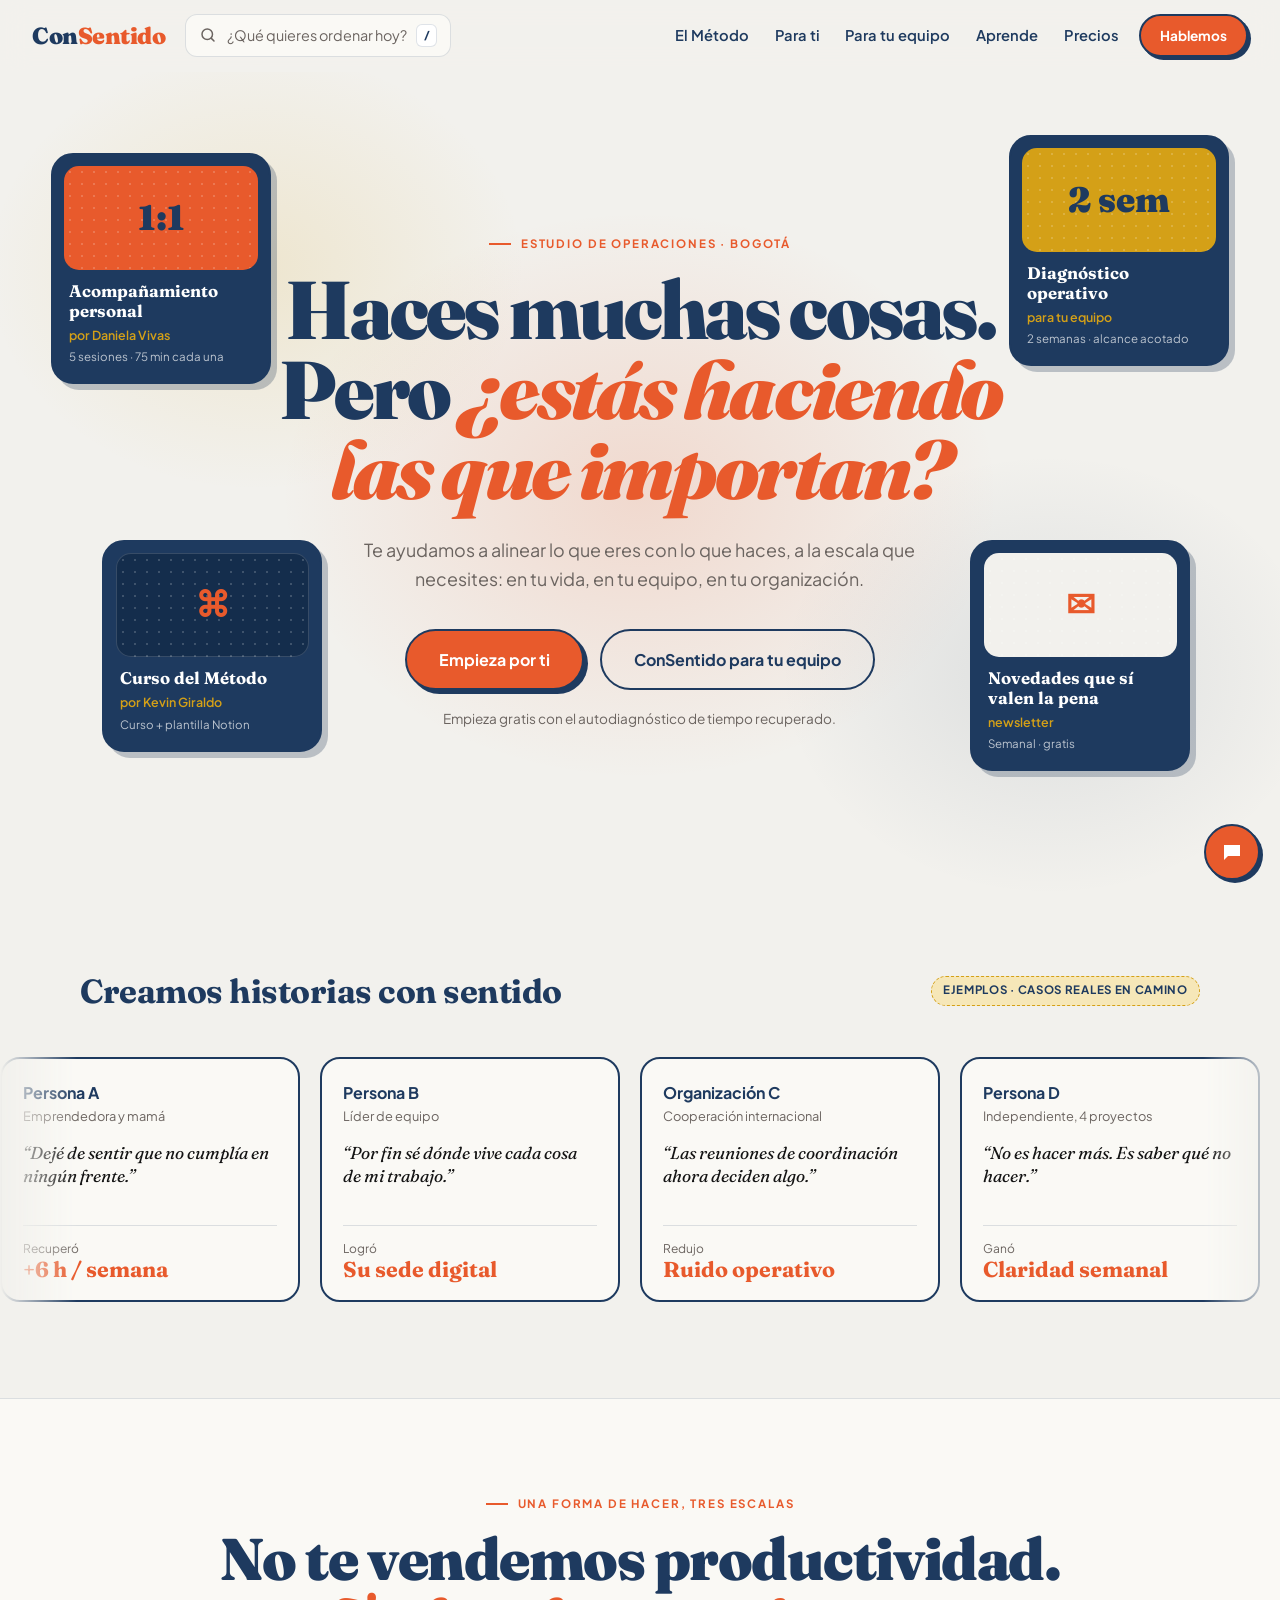
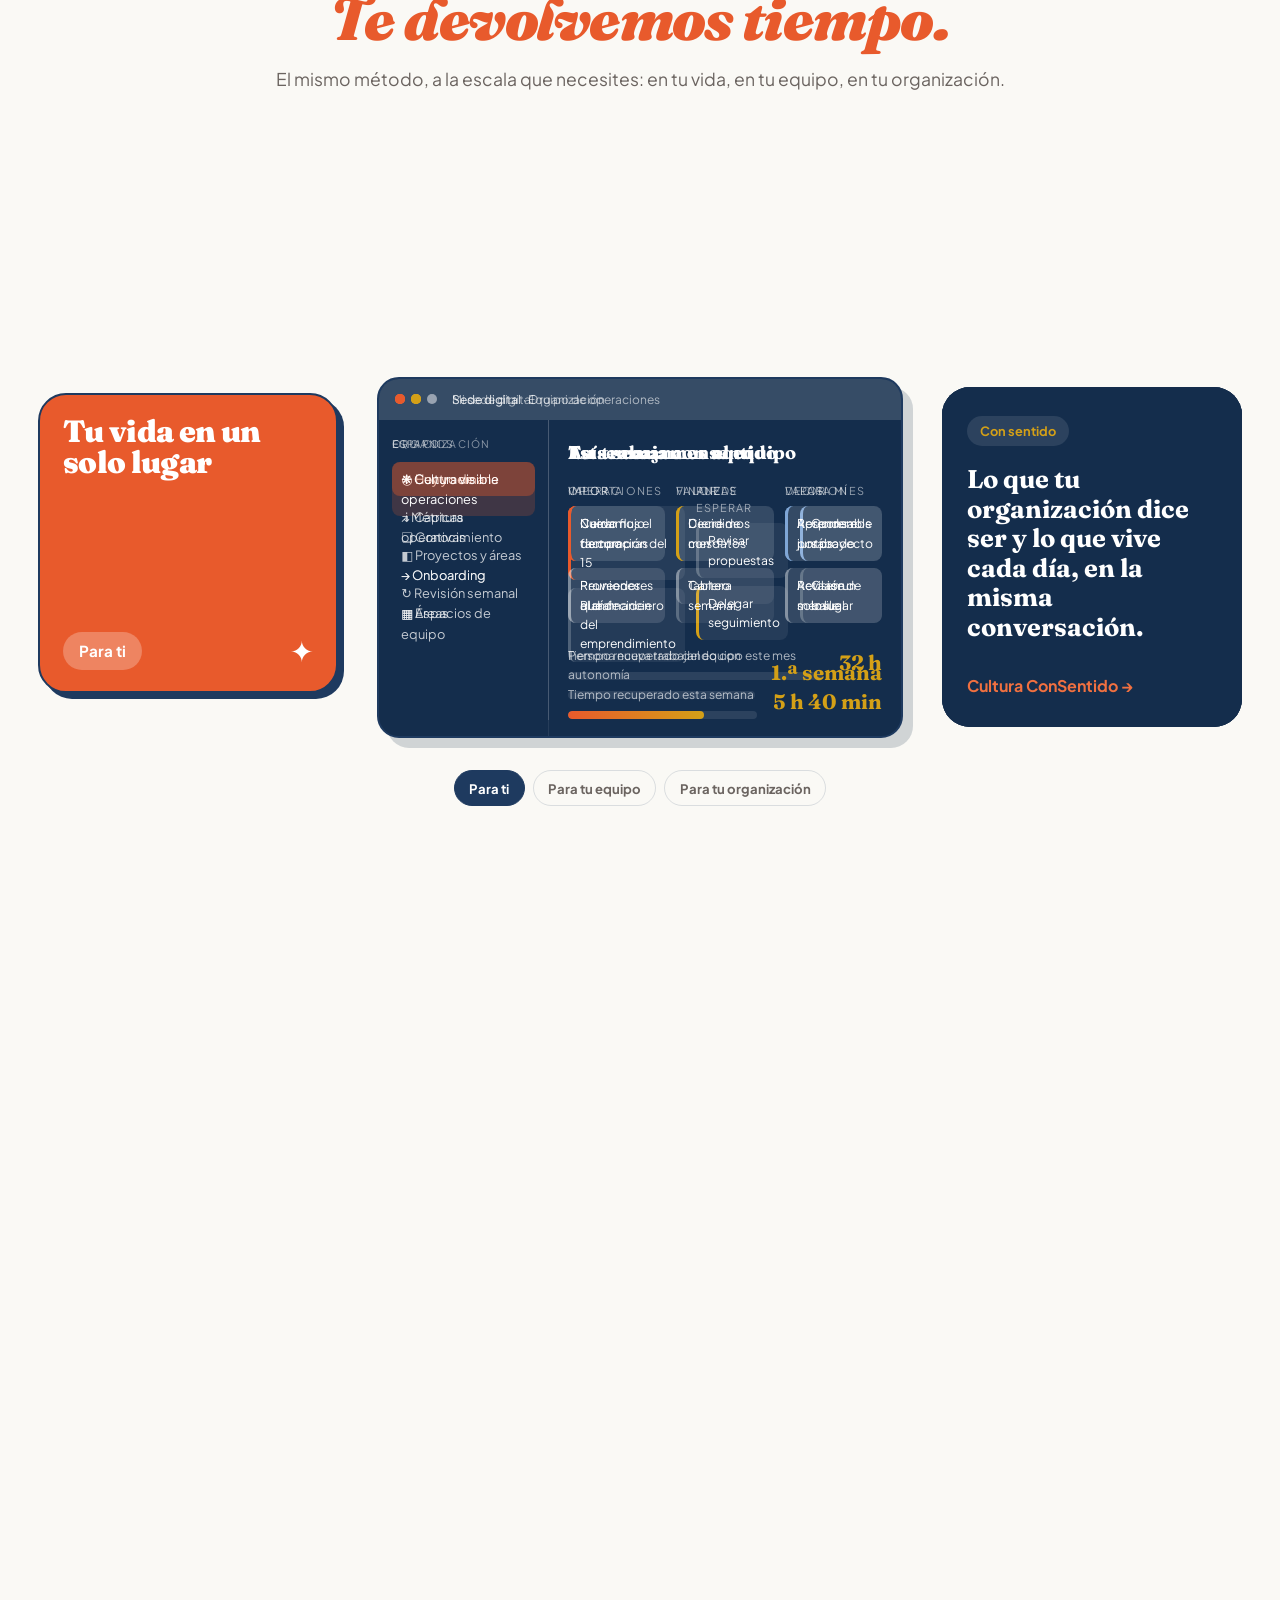
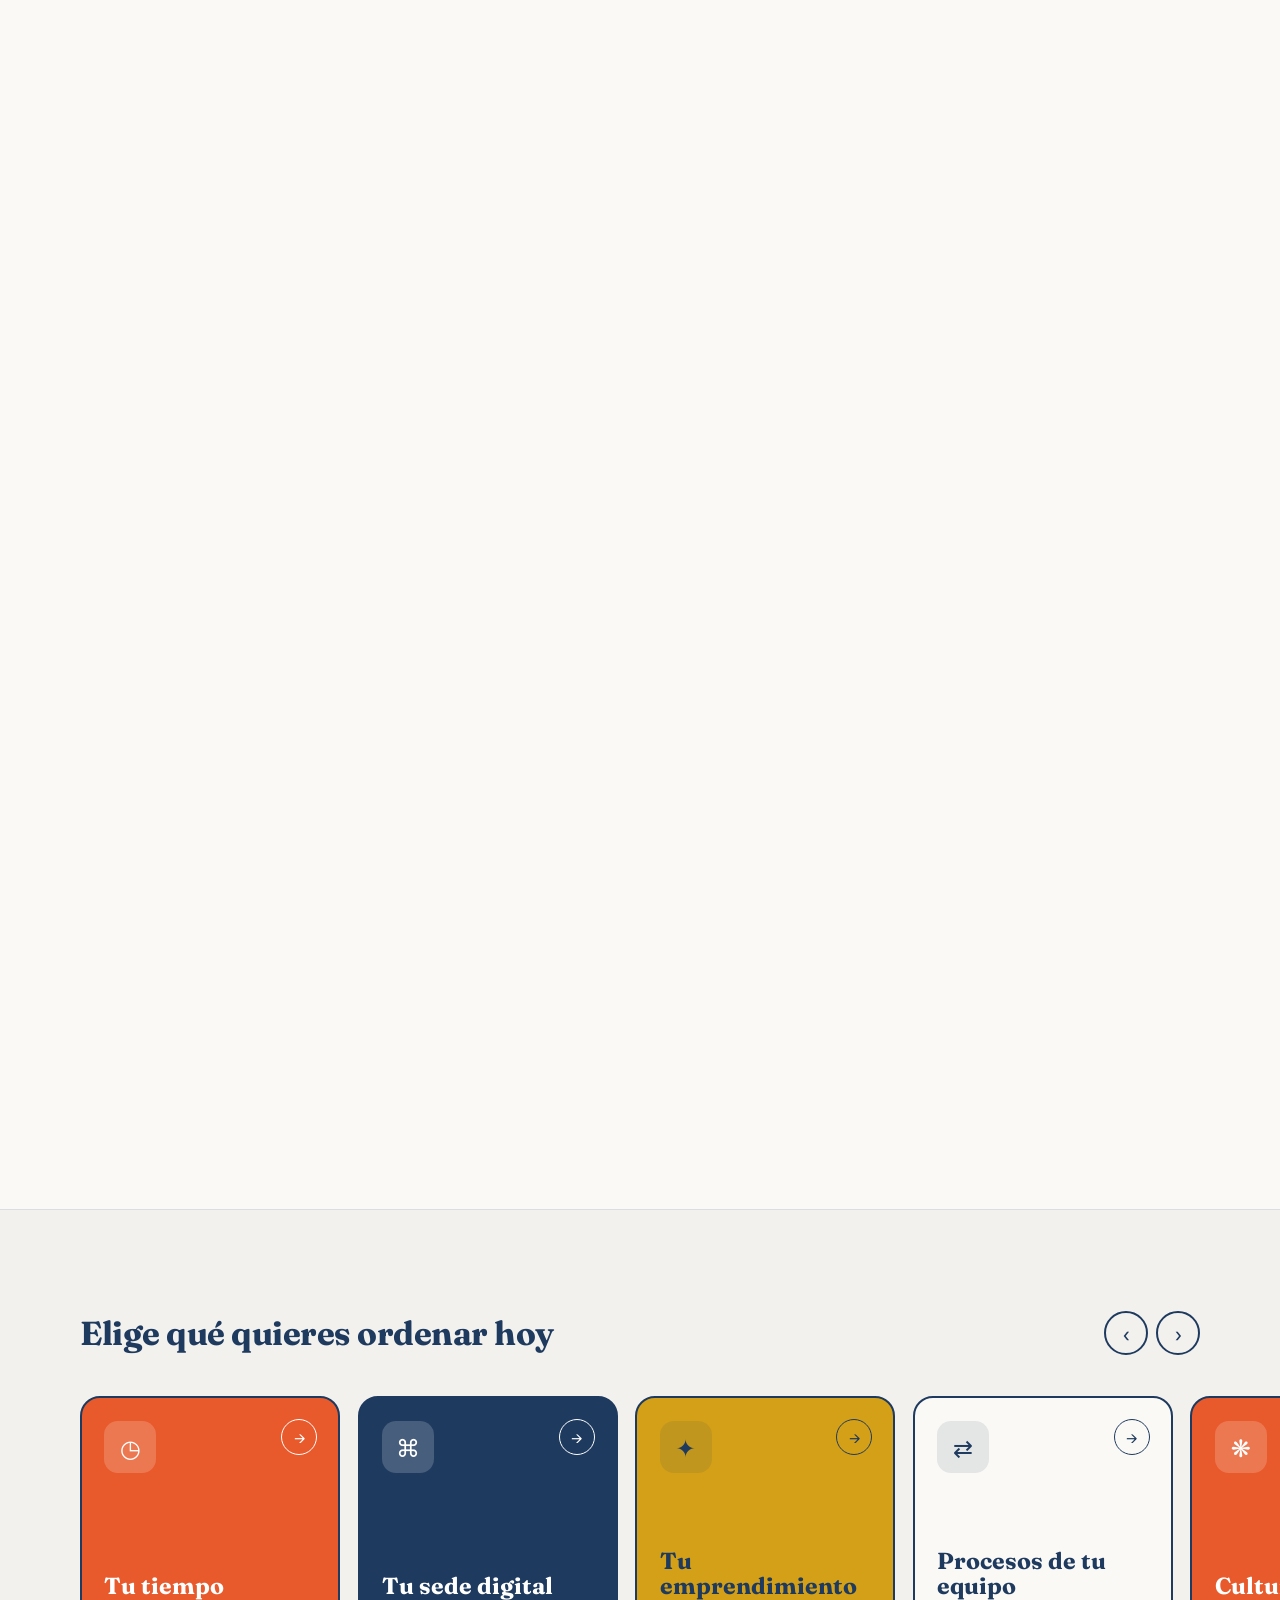
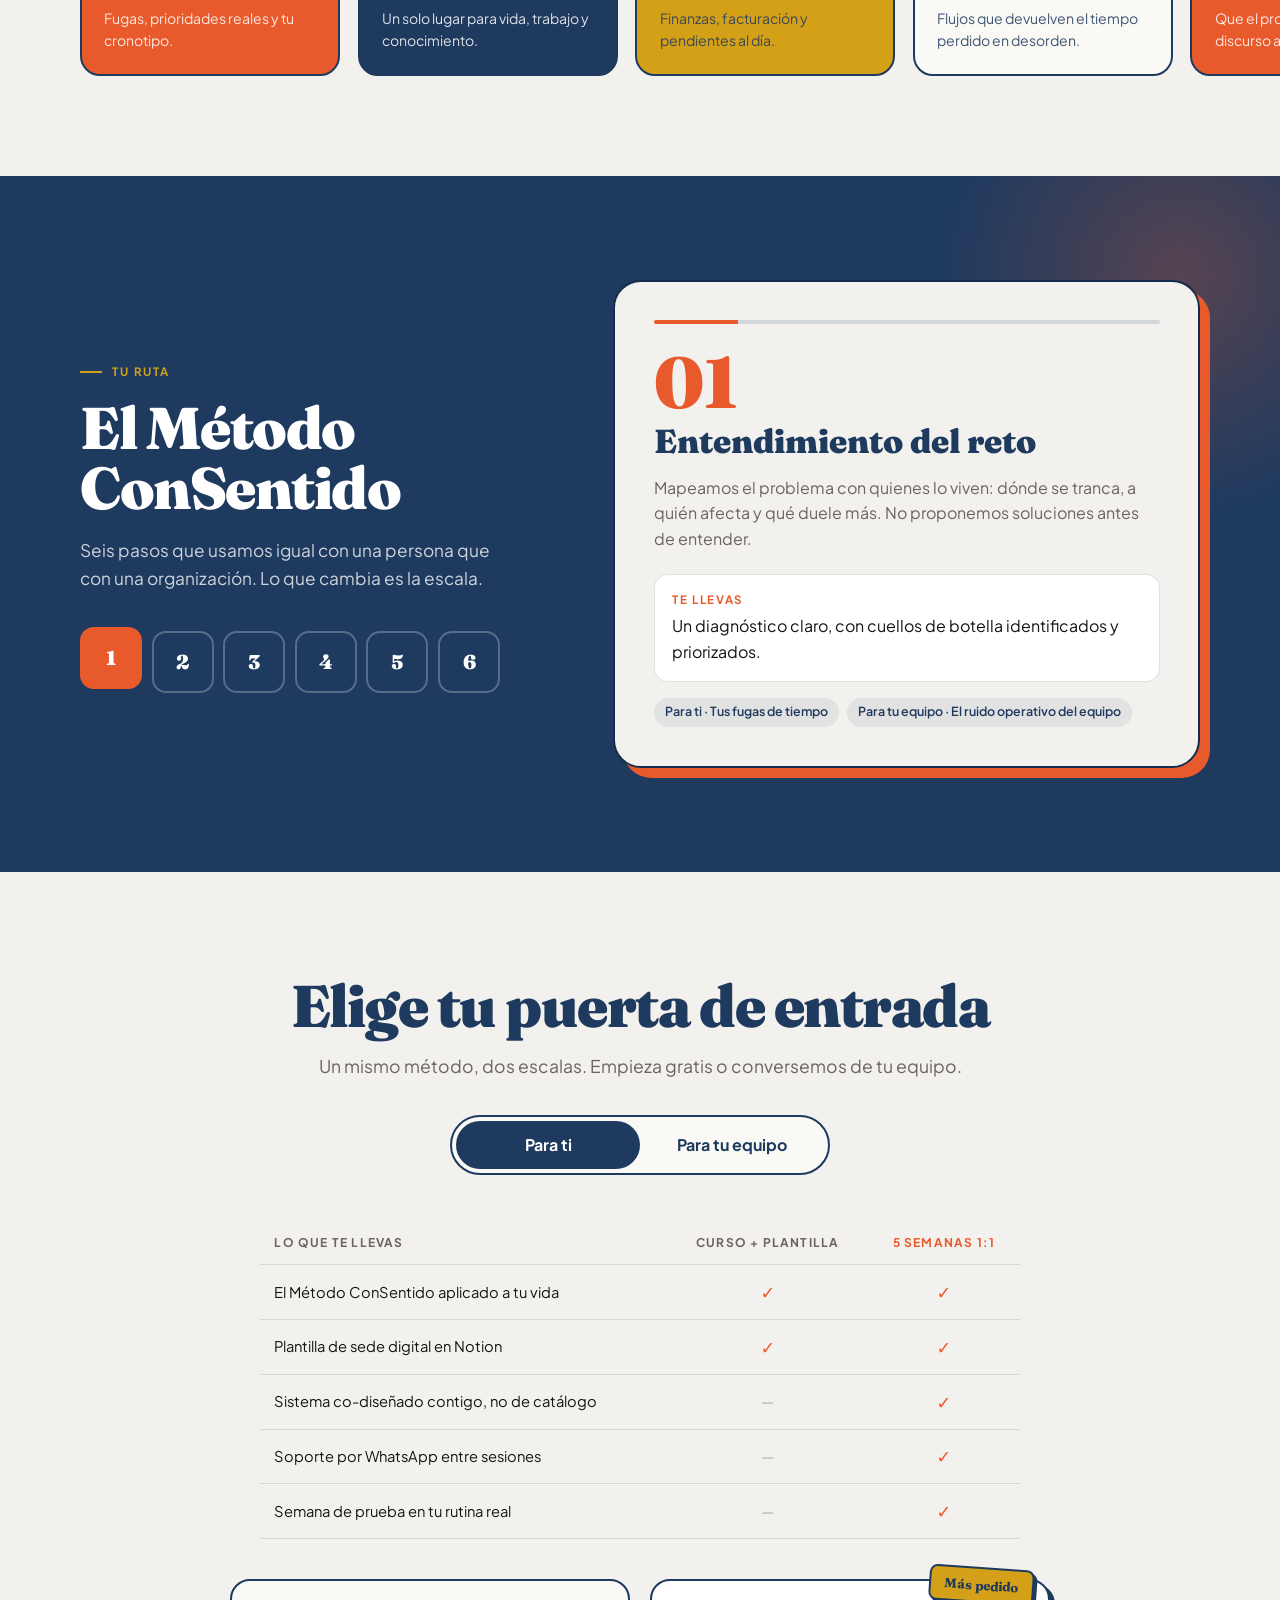
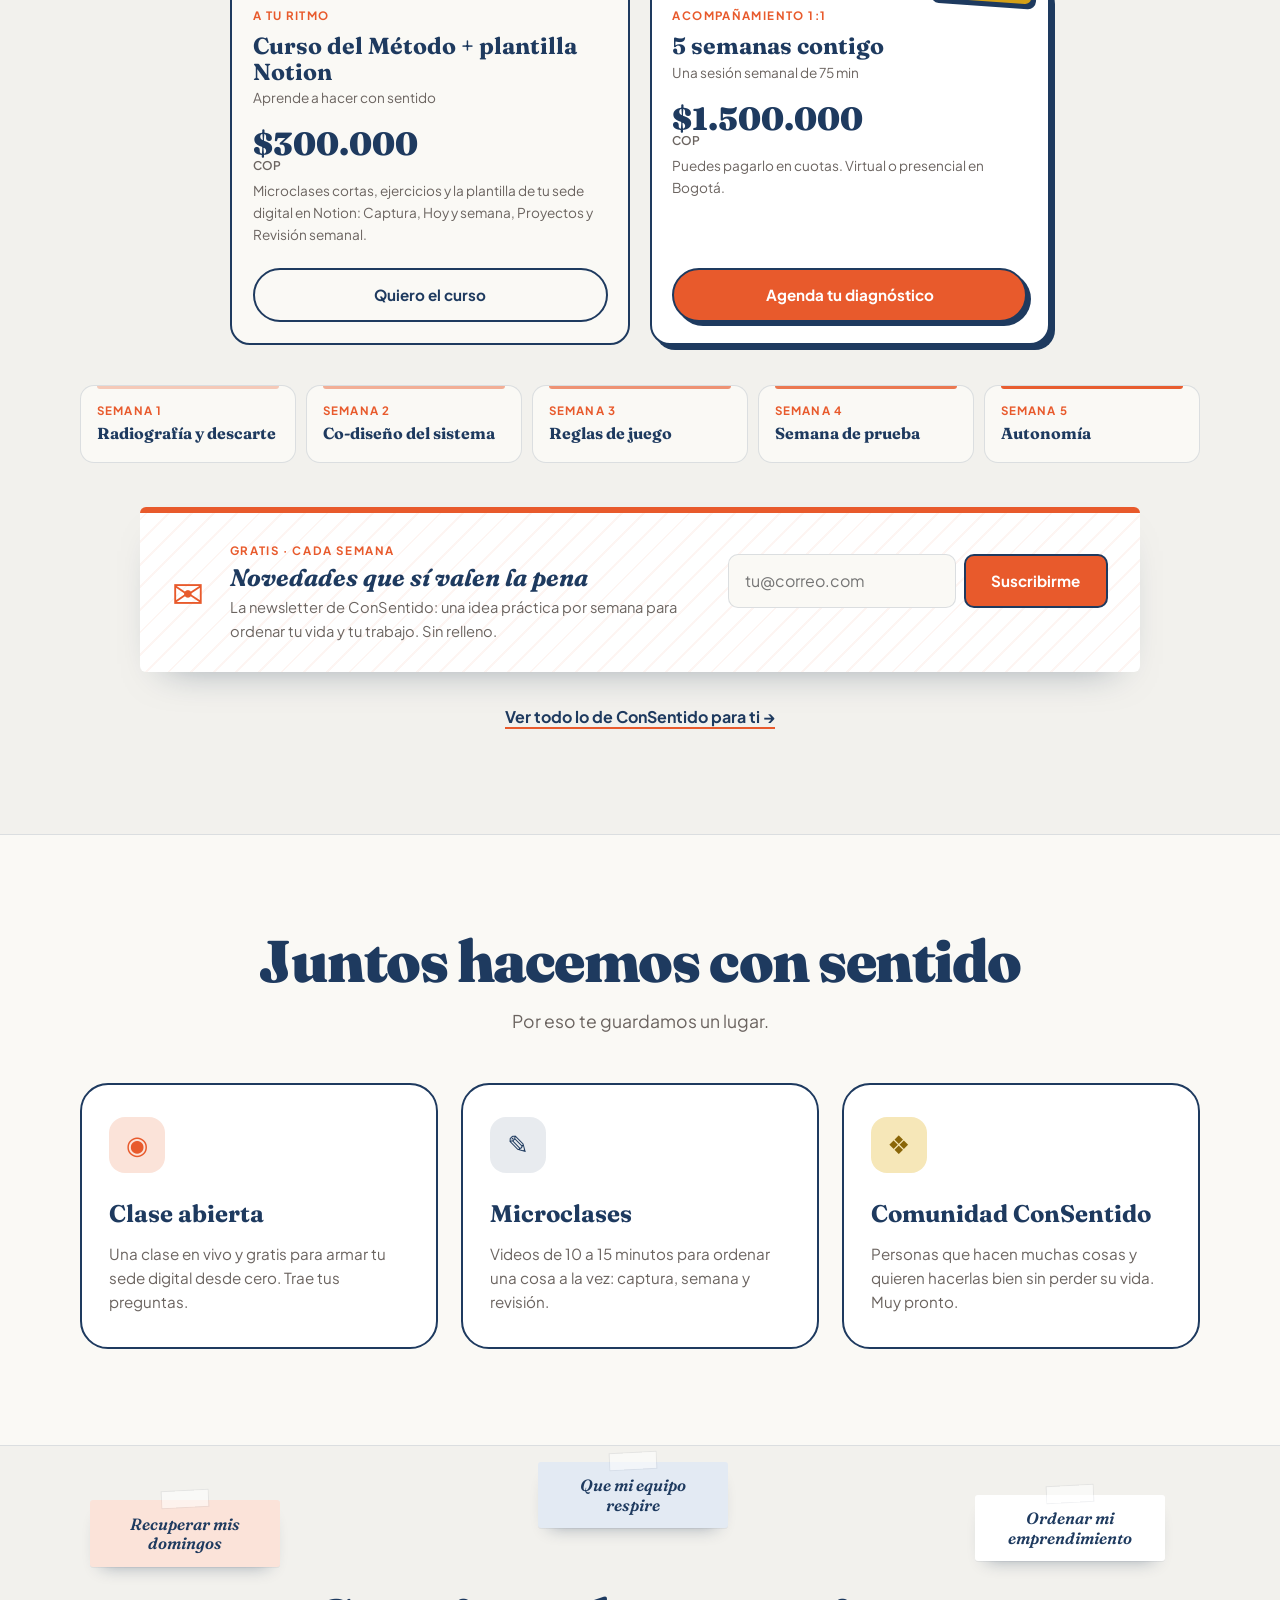
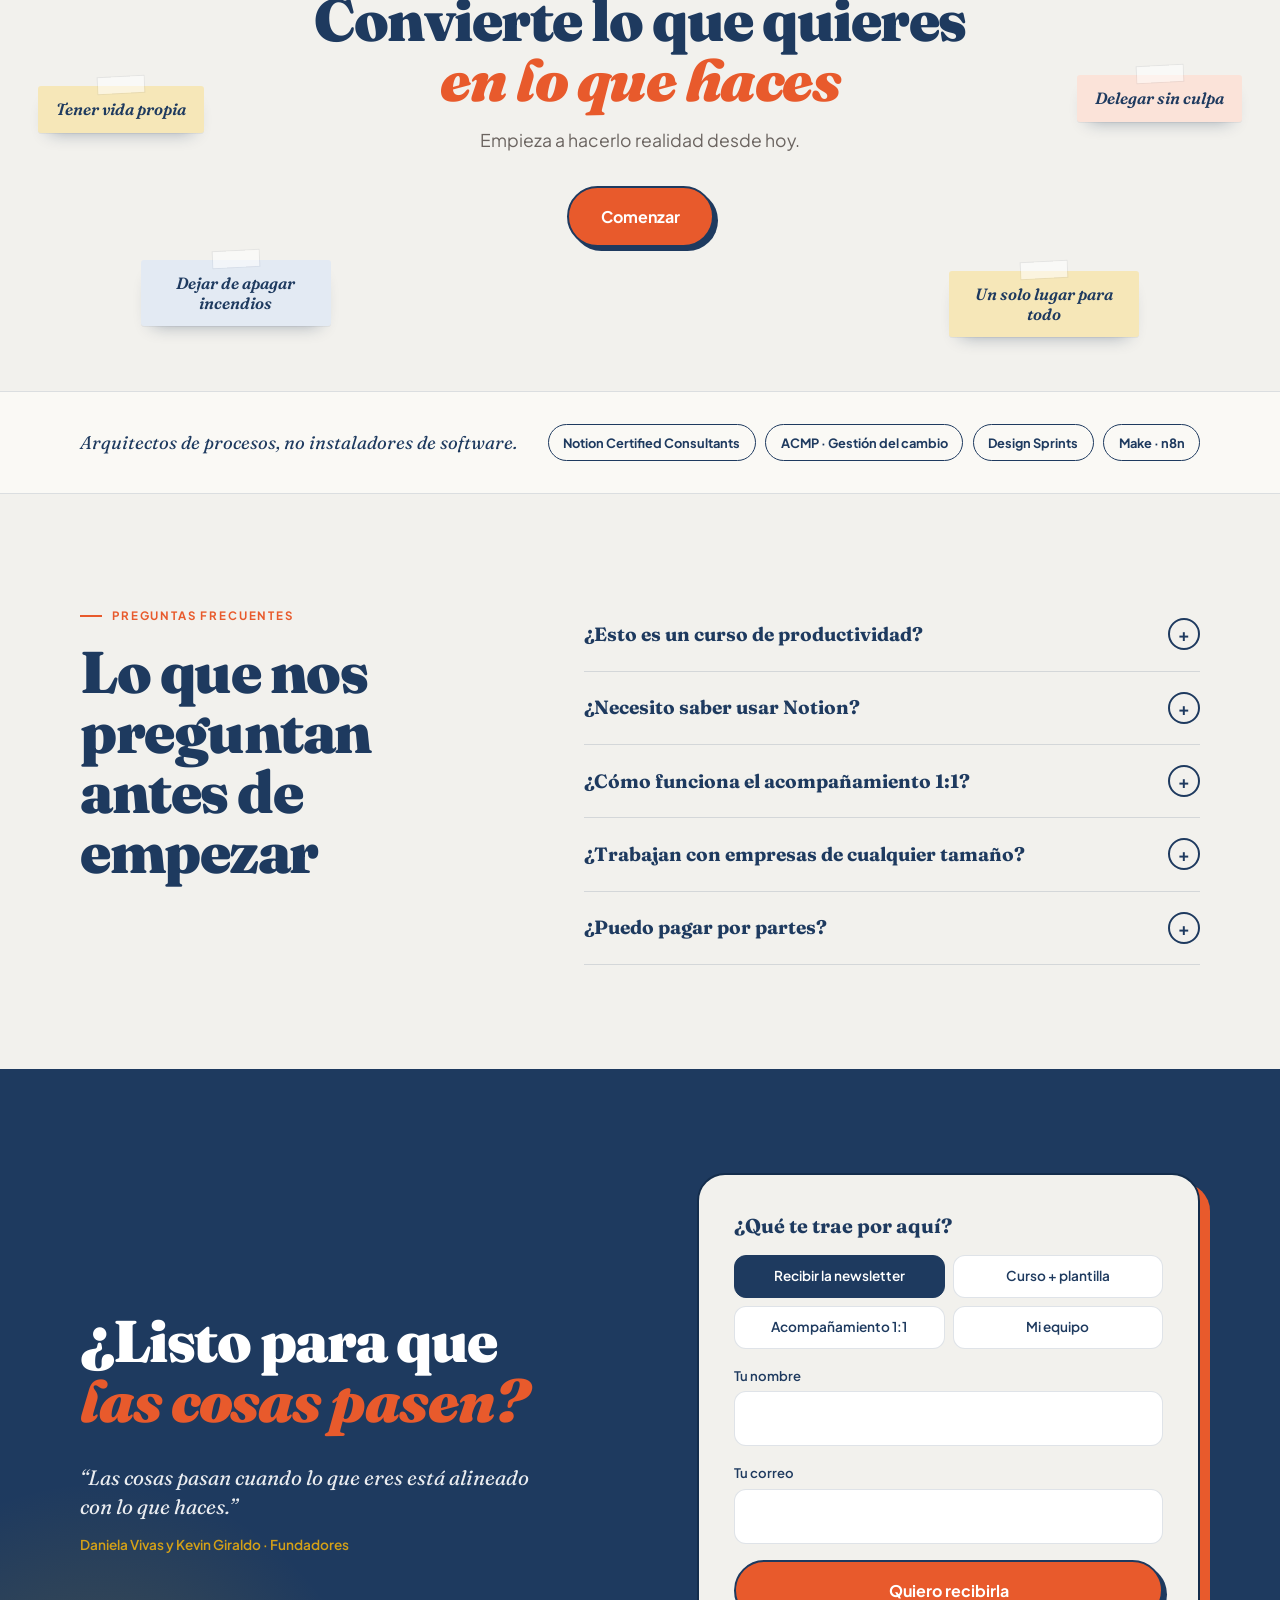
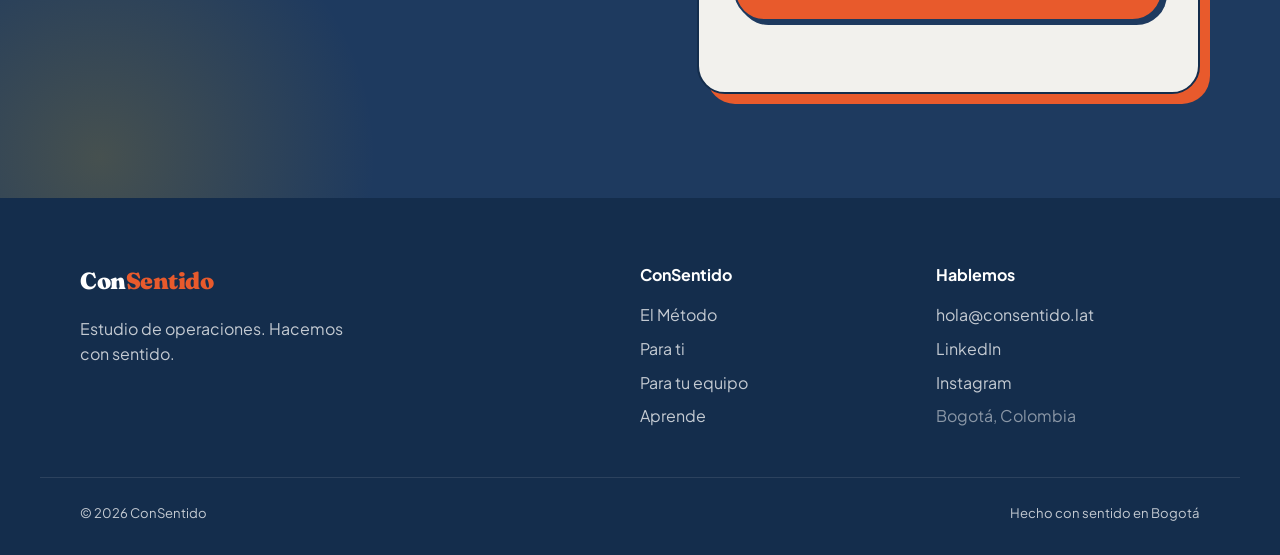
==== commit 30195993: "Logo: sin la C y sin itálica, ConSentido en una sola palabra Co-Authored-By: Claude Opus 5.5 <norepl" ====
--- a/index.html
+++ b/index.html
@@ -20,7 +20,7 @@
 <header class="nav" id="nav">
   <div class="nav__inner">
     <a href="#top" class="logo" aria-label="ConSentido, inicio">
-      <span class="logo__mark" aria-hidden="true">C</span>
+      
       <span class="logo__word">Con<em>Sentido</em></span>
     </a>
 
@@ -562,7 +562,7 @@
 <footer class="footer">
   <div class="wrap footer__grid">
     <div>
-      <a href="#top" class="logo logo--light"><span class="logo__mark" aria-hidden="true">C</span><span class="logo__word">Con<em>Sentido</em></span></a>
+      <a href="#top" class="logo logo--light"><span class="logo__word">Con<em>Sentido</em></span></a>
       <p class="footer__claim">Estudio de operaciones. Hacemos con sentido.</p>
     </div>
     <nav aria-label="ConSentido">
--- a/styles.css
+++ b/styles.css
@@ -120,8 +120,8 @@
   width: 34px; height: 34px; border-radius: 10px; background: var(--navy); color: var(--orange);
   display: grid; place-items: center; font-family: var(--serif); font-weight: 900; font-size: 1.25rem;
 }
-.logo__word { font-family: var(--serif); font-weight: 700; font-size: 1.3rem; color: var(--navy); letter-spacing: -.02em; }
-.logo__word em { color: var(--orange); }
+.logo__word { font-family: var(--serif); font-weight: 900; font-size: 1.45rem; color: var(--navy); letter-spacing: -.02em; white-space: nowrap; }
+.logo__word em { color: var(--orange); font-style: normal; }
 .logo--light .logo__word { color: #fff; }
 .logo--light .logo__mark { background: var(--orange); color: var(--navy); }
 
